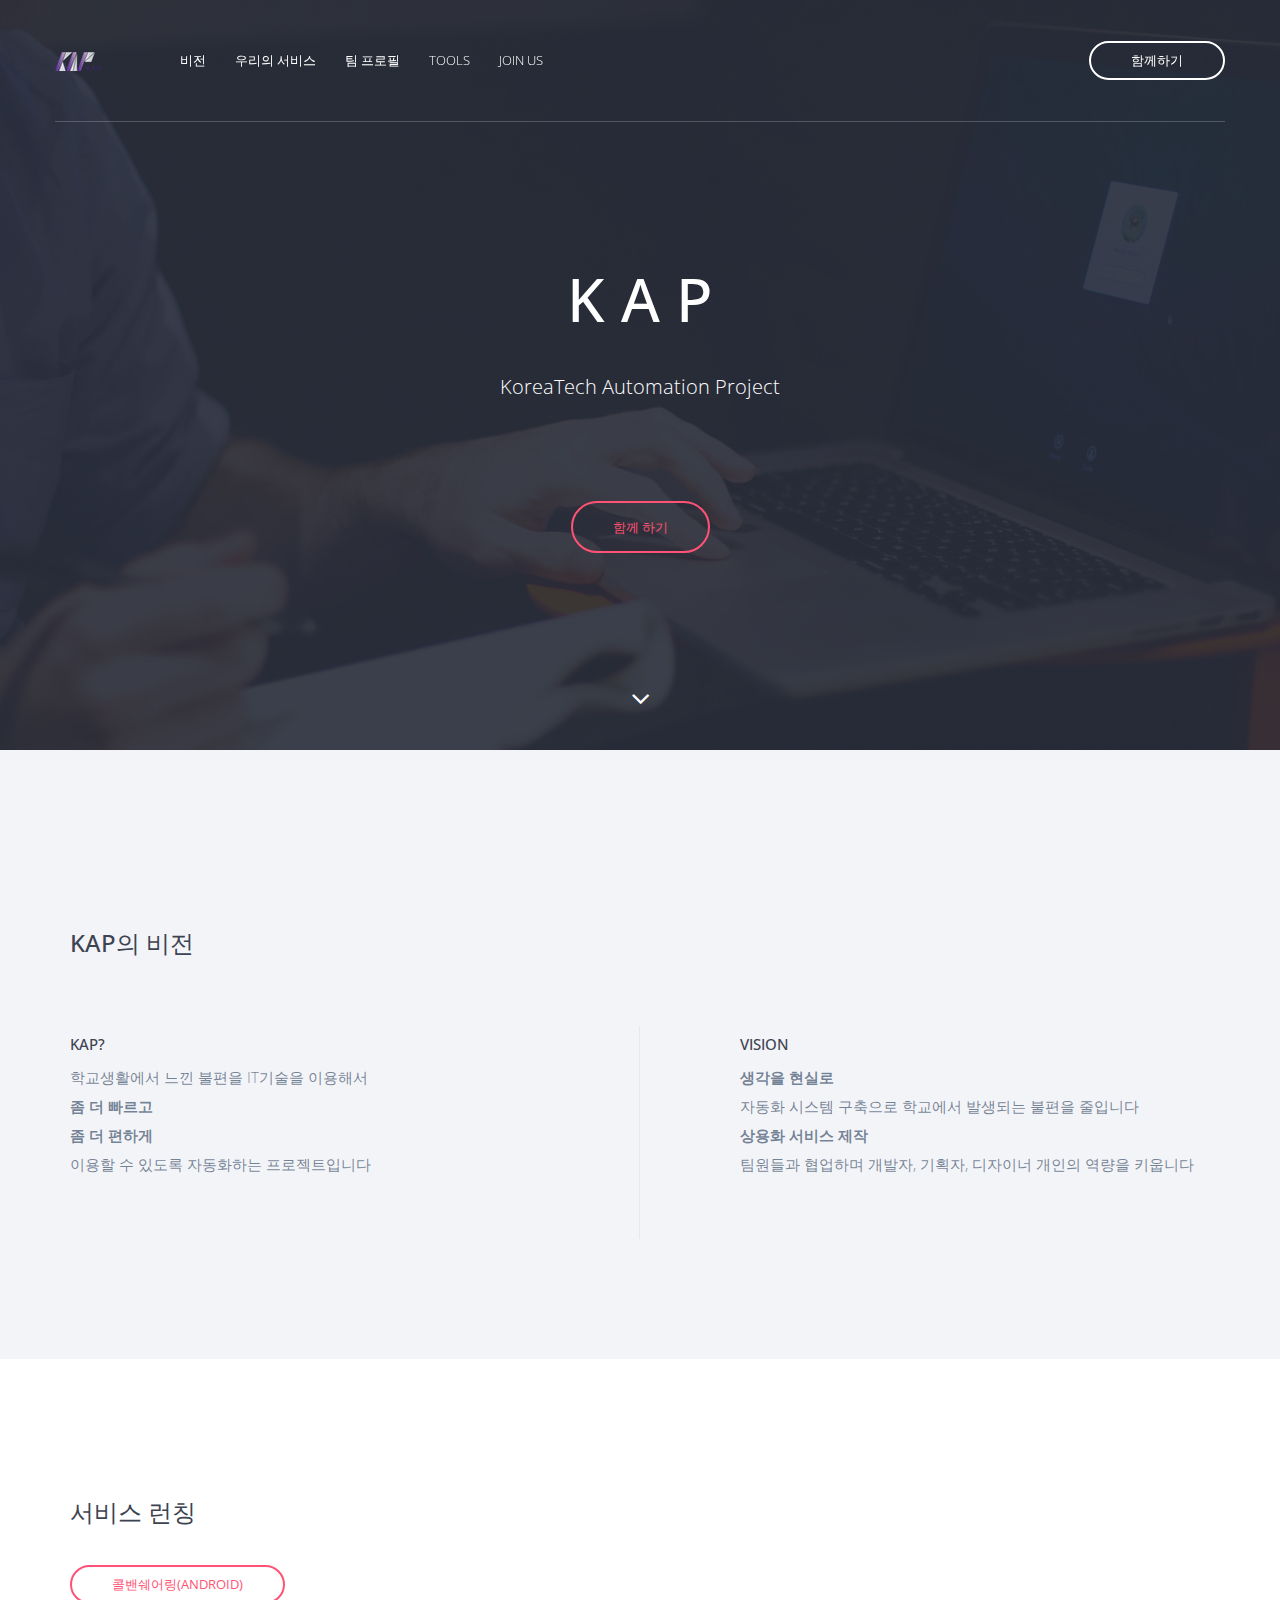
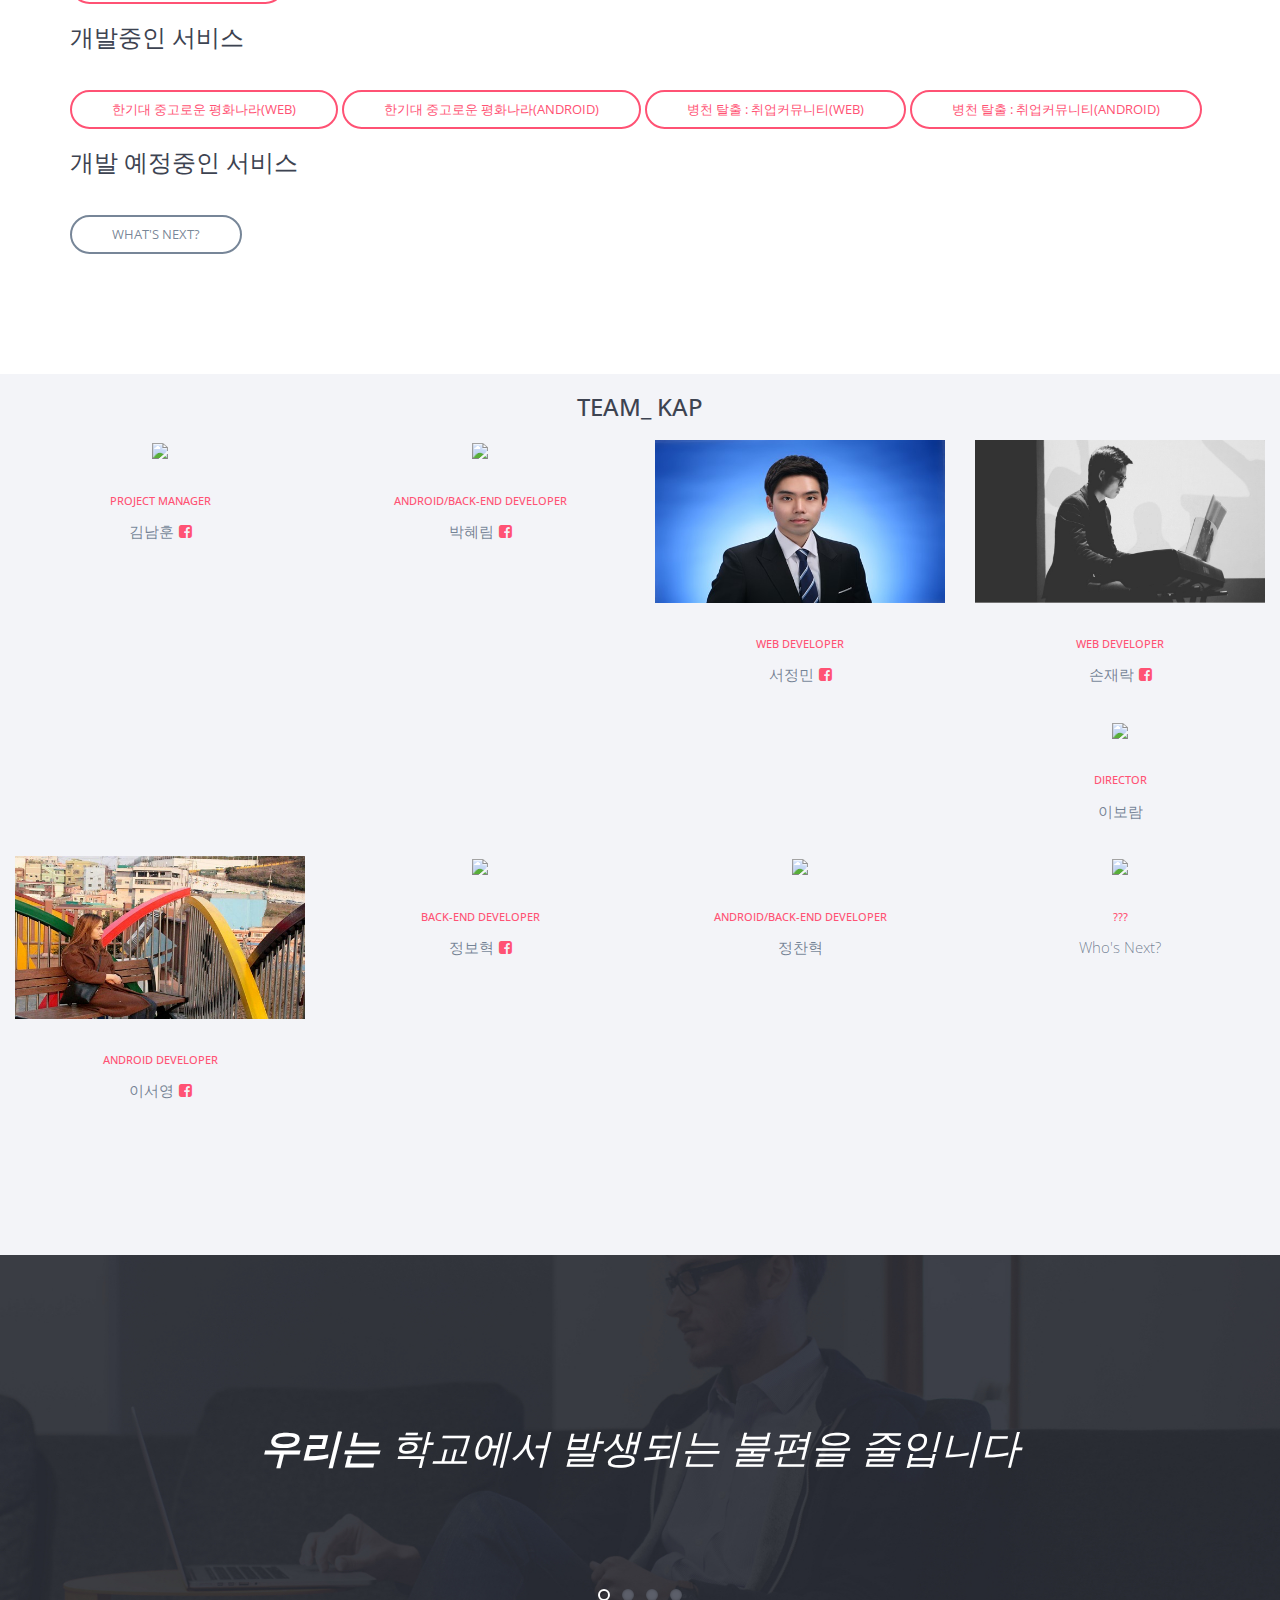
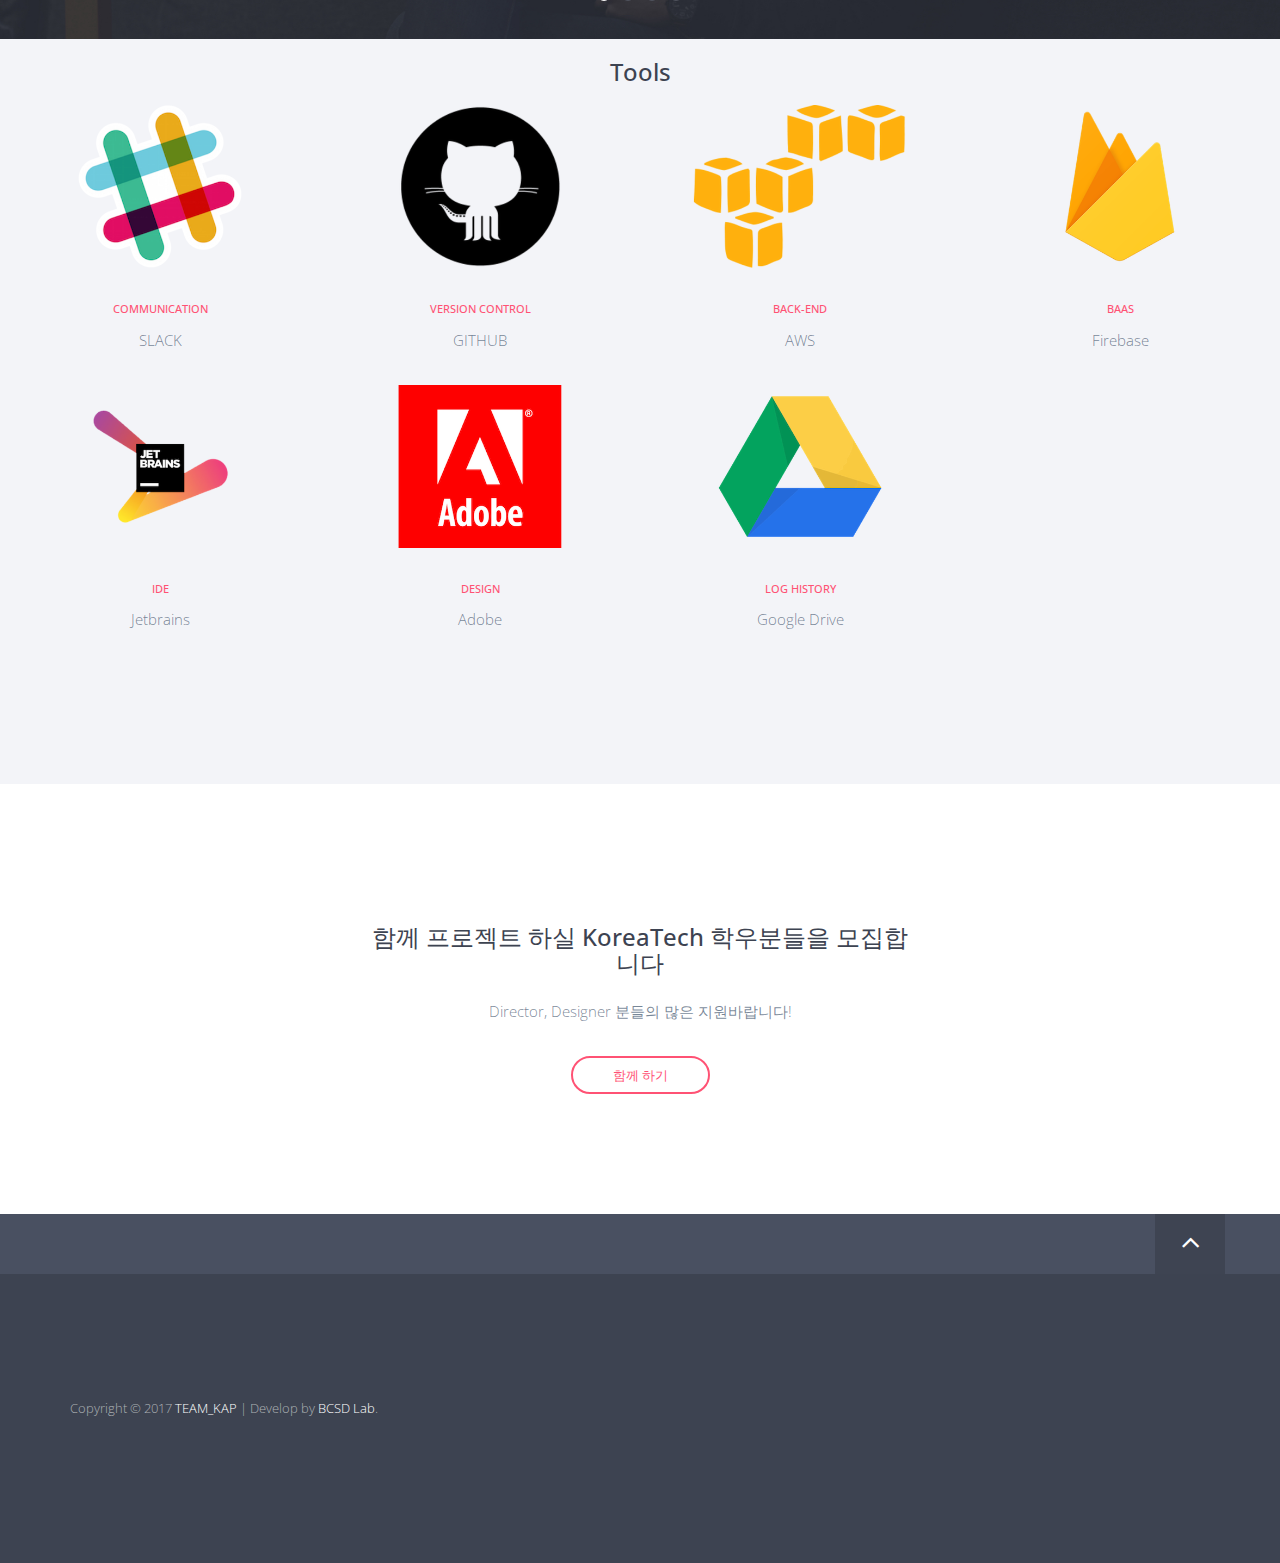
==== index.html @ fc35e0b6 "update project" ====
<!doctype html>
<!--[if lt IE 7]>      <html class="no-js lt-ie9 lt-ie8 lt-ie7" lang=""> <![endif]-->
<!--[if IE 7]>         <html class="no-js lt-ie9 lt-ie8" lang=""> <![endif]-->
<!--[if IE 8]>         <html class="no-js lt-ie9" lang=""> <![endif]-->
<!--[if gt IE 8]><!--> <html class="no-js" lang=""> <!--<![endif]-->
<head>
    <meta charset="utf-8">
    <!--<meta http-equiv="X-UA-Compatible" content="IE=edge,chrome=1">-->
    <meta http-equiv="X-UA-Compatible" content="IE=edge" />
    <title>KAP in KoreaTech</title>
    <meta name="description" content="">
    <meta name="viewport" content="width=device-width, initial-scale=1">
    <link rel="apple-touch-icon" href="apple-touch-icon.png">
    <link rel="icon" type="image/png" sizes="32x32" href="/favicon-32x32.png">
    <link rel="icon" type="image/png" sizes="96x96" href="/favicon-96x96.png">
    <link rel="icon" type="image/png" sizes="16x16" href="/favicon-16x16.png">
    <link rel="stylesheet" href="css/normalize.min.css">
    <link rel="stylesheet" href="css/bootstrap.min.css">
    <link rel="stylesheet" href="css/jquery.fancybox.css">
    <link rel="stylesheet" href="css/flexslider.css">
    <link rel="stylesheet" href="css/styles.css">
    <link rel="stylesheet" href="css/queries.css">
    <link rel="stylesheet" href="css/etline-font.css">
    <link rel="stylesheet" href="bower_components/animate.css/animate.min.css">
    <link rel="stylesheet" href="https://maxcdn.bootstrapcdn.com/font-awesome/4.3.0/css/font-awesome.min.css">
    <script src="js/vendor/modernizr-2.8.3-respond-1.4.2.min.js"></script>
</head>
<body id="top">
<!--[if lt IE 8]>
<![endif]-->
<section class="hero">
    <section class="navigation">
        <header>
            <div class="header-content">
                <div class="logo"><a href="#"><img src="img/kap-logo.png" alt=""></a></div>
                <div class="header-nav">
                    <nav>
                        <ul class="primary-nav">
                            <li><a href="#vision">비전</a></li>
                            <li><a href="#service">우리의 서비스</a></li>
                            <li><a href="#team">팀 프로필</a></li>
                            <li><a href="#tool">Tools</a></li>
                            <li><a href="#join">Join Us</a></li>
                        </ul>
                        <ul class="member-actions">
                            <li><a href="https://docs.google.com/forms/d/e/1FAIpQLSc64nliUKbZ8OYht8YR6W9og7BL9QTK8quDUGhKsX8Jfdvk3g/viewform?c=0&w=1" class="btn-white btn-small">함께하기</a></li>
                        </ul>
                    </nav>
                </div>
                <div class="navicon">
                    <a class="nav-toggle" href="#"><span></span></a>
                </div>
            </div>
        </header>
    </section>
    <div class="container">
        <div class="row">
            <div class="col-md-10 col-md-offset-1">
                <div class="hero-content text-center">
                    <h1>K A P</h1>
                    <p class="intro">KoreaTech Automation Project</p>
                    <a href="https://docs.google.com/forms/d/e/1FAIpQLSc64nliUKbZ8OYht8YR6W9og7BL9QTK8quDUGhKsX8Jfdvk3g/viewform?c=0&w=1" class="btn btn-accent btn-large">함께 하기</a>
                </div>
            </div>
        </div>
    </div>
    <div class="down-arrow floating-arrow"><a href="#"><i class="fa fa-angle-down"></i></a></div>
</section>

<section class="blog-intro section-padding" id="vision">
    <div class="container">
        <div class="row">
            <div class="col-md-12">
                <h3>KAP의 비전</h3>
            </div>
        </div>
        <div class="row">
            <div class="col-md-6 col-sm-12 col-xs-12 leftcol">
                <h5>KAP?</h5>
                <p>학교생활에서 느낀 불편을 IT기술을 이용해서 <br/><strong>좀 더 빠르고</strong><br/><strong>좀 더 편하게</strong><br/>이용할 수 있도록 자동화하는 프로젝트입니다<p>
            </div>
            <div class="col-md-6 col-sm-12 col-xs-12 rightcol">
                <h5>Vision</h5>
                <p>
                    <strong>생각을 현실로</strong></br>
                    자동화 시스템 구축으로 학교에서 발생되는 불편을 줄입니다</br>
                    <strong>상용화 서비스 제작</strong></br>
                    팀원들과 협업하며 개발자, 기획자, 디자이너 개인의 역량을 키웁니다</br>
                    </br>
                </p>
            </div>
        </div>
    </div>
</section>

<section class="features-extra section-padding" id="service">
    <div class="container">
        <div class="row">
            <div class="col-md-12">
                <div class="feature-list">
                    <h3>서비스 런칭</h3>
                    <!--<div href="#" class="btn btn-ghost btn-accent btn-small">콜밴쉐어링(Android)</div>-->
                    <a href="./template/template.html" class="btn btn-accent btn-small">콜밴쉐어링(Android)</a>
                </div>

                <div class="feature-list">
                    <h3>개발중인 서비스</h3>
                    <a href="./template/template.html" class="btn btn-accent btn-small">한기대 중고로운 평화나라(Web)</a>
                    <a href="./template/template.html" class="btn btn-accent btn-small">한기대 중고로운 평화나라(Android)</a>
                    <a href="./template/template.html" class="btn btn-accent btn-small">병천 탈출 : 취업커뮤니티(Web)</a>
                    <a href="./template/template.html" class="btn btn-accent btn-small">병천 탈출 : 취업커뮤니티(Android)</a>
                </div>

                <div class="feature-list">
                    <h3>개발 예정중인 서비스</h3>
                    <div href="#" class="btn btn-accent btn-small">What's Next?</div>
                </div>
            </div>
        </div>
    </div>
</section>

<section class="blog text-center" id="team">
    <div class="container-fluid">
        <h3>TEAM_ KAP</h3>
        <div class="row">
            <div class="col-md-3">
                <article class="blog-post">
                    <figure>
                        <div class="blog-img-wrap">
                            <img src="img/people/people_knh.png"/>
                        </div>
                        <figcaption>
                            <h2><a class="blog-category">Project Manager</a></h2>
                            <p>김남훈<a href="https://www.facebook.com/FGMyk" target="_blank"><i class="fa fa-facebook-square" aria-hidden="true"></i></a></p>
                        </figcaption>
                    </figure>
                </article>
            </div>

            <div class="col-md-3">
                <article class="blog-post">
                    <figure>
                        <div class="blog-img-wrap">
                            <img src="img/people/people_phr.png"/>
                        </div>
                        <figcaption>
                            <h2><a class="blog-category">Android/Back-End Developer</a></h2>
                            <p>박혜림<a href="https://www.facebook.com/hyerim.park.524" target="_blank"><i class="fa fa-facebook-square" aria-hidden="true"></i></a></p>
                        </figcaption>
                    </figure>
                </article>
            </div>
            <div class="col-md-3">
                <article class="blog-post">
                    <figure>
                        <div class="blog-img-wrap">
                            <img src="img/people/people_sjm.png"/>
                        </div>
                        <figcaption>
                            <h2><a class="blog-category">Web Developer</a></h2>
                            <p>서정민<a href="https://www.facebook.com/hyerim.park.524" target="_blank"><i class="fa fa-facebook-square" aria-hidden="true"></i></a></p>
                        </figcaption>
                    </figure>
                </article>
            </div>
            <div class="col-md-3">
                <article class="blog-post">
                    <figure>
                        <div class="blog-img-wrap">
                            <img src="img/people/people_sjr.png"/>
                        </div>
                        <figcaption>
                            <h2><a class="blog-category">Web Developer</a></h2>
                            <p>손재락<a href="https://www.facebook.com/jaerock.son" target="_blank"><i class="fa fa-facebook-square" aria-hidden="true"></i></a></p>
                        </figcaption>
                    </figure>
                </article>
            </div>
            <div class="col-md-3">
                <article class="blog-post">
                    <figure>
                        <div class="blog-img-wrap">
                            <img src="img/people/people_lbr.png"/>
                        </div>
                        <figcaption>
                            <h2><a class="blog-category">Director</a></h2>
                            <p>이보람</p>
                        </figcaption>
                    </figure>
                </article>
            </div>
            <div class="col-md-3">
                <article class="blog-post">
                    <figure>
                        <div class="blog-img-wrap">
                            <img src="img/people/people_lsy.png"/>
                        </div>
                        <figcaption>
                            <h2><a class="blog-category">Android Developer</a></h2>
                            <p>이서영<a href="https://www.facebook.com/profile.php?id=100004648505941" target="_blank"><i class="fa fa-facebook-square" aria-hidden="true"></i></a></p>
                        </figcaption>
                    </figure>
                </article>
            </div>
            <div class="col-md-3">
                <article class="blog-post">
                    <figure>
                        <div class="blog-img-wrap">
                            <img src="img/people/people_jbh.png"/>
                        </div>
                        <figcaption>
                            <h2><a class="blog-category">Back-End Developer</a></h2>
                            <p>정보혁<a href="https://www.facebook.com/profile.php?id=100003569326791" target="_blank"><i class="fa fa-facebook-square" aria-hidden="true"></i></a></p>
                        </figcaption>
                    </figure>
                </article>
            </div>

            <div class="col-md-3">
                <article class="blog-post">
                    <figure>
                        <div class="blog-img-wrap">
                            <img src="img/people/people_jch.png"/>
                        </div>
                        <figcaption>
                            <h2><a class="blog-category">Android/Back-End Developer</a></h2>
                            <p>정찬혁</p>
                        </figcaption>
                    </figure>
                </article>
            </div>

            <div class="col-md-3">
                <article class="blog-post">
                    <figure>
                        <div class="blog-img-wrap">
                            <img src="img/people/people_empty.png"/>
                        </div>
                        <figcaption>
                            <h2><a class="blog-category">???</a></h2>
                            <p>Who's Next?</p>
                        </figcaption>
                    </figure>
                </article>
            </div>
        </div>
    </div>
</section>


<section class="testimonial-slider section-padding text-center">
    <div class="container">
        <div class="row">
            <div class="col-md-12">
                <div class="flexslider">
                    <ul class="slides">
                        <li><h2><strong>우리는</strong> 학교에서 발생되는 불편을 줄입니다</h2></li>
                        <li><h2><strong>우리는</strong> 상용화 서비스를 제작합니다</h2>
                        <li><h2><strong>우리는</strong> 우수한 팀원들과 협업합니다</h2></li>
                        <li><h2><strong>우리는</strong> 개인의 역량을 키웁니다</h2></li>
                    </ul>
                </div>
            </div>
        </div>
    </div>
</section>


<section class="blog text-center" id="tool">
    <div class="container-fluid">
        <h3>Tools</h3>
        <div class="row">

            <div class="col-md-3">
                <article class="blog-post">
                    <figure>
                        <div class="blog-img-wrap">
                            <img src="img/logo/logo_slack.png"/>
                        </div>
                        <figcaption>
                            <h2><a class="blog-category">Communication</a></h2>
                            <p>SLACK</p>
                        </figcaption>
                    </figure>
                </article>
            </div>

            <div class="col-md-3">
                <article class="blog-post">
                    <figure>
                        <div class="blog-img-wrap">
                            <img src="img/logo/logo_github.png"/>
                        </div>
                        <figcaption>
                            <h2><a class="blog-category">Version Control</a></h2>
                            <p>GITHUB</p>
                        </figcaption>
                    </figure>
                </article>
            </div>

            <div class="col-md-3">
                <article class="blog-post">
                    <figure>
                        <div class="blog-img-wrap">
                            <img src="img/logo/logo_aws.png"/>
                        </div>
                        <figcaption>
                            <h2><a class="blog-category">Back-End</a></h2>
                            <p>AWS</p>
                        </figcaption>
                    </figure>
                </article>
            </div>

            <div class="col-md-3">
                <article class="blog-post">
                    <figure>
                        <div class="blog-img-wrap">
                            <img src="img/logo/logo_firebase.png"/>
                        </div>
                        <figcaption>
                            <h2><a class="blog-category">BaaS</a></h2>
                            <p>Firebase</p>
                        </figcaption>
                    </figure>
                </article>
            </div>

            <div class="col-md-3">
                <article class="blog-post">
                    <figure>
                        <div class="blog-img-wrap">
                            <img src="img/logo/logo_jetbrains.png"/>
                        </div>
                        <figcaption>
                            <h2><a class="blog-category">IDE</a></h2>
                            <p>Jetbrains</p>
                        </figcaption>
                    </figure>
                </article>
            </div>

            <div class="col-md-3">
                <article class="blog-post">
                    <figure>
                        <div class="blog-img-wrap">
                            <img src="img/logo/logo_adobe.png"/>
                        </div>
                        <figcaption>
                            <h2><a class="blog-category">Design</a></h2>
                            <p>Adobe</p>
                        </figcaption>
                    </figure>
                </article>
            </div>

            <div class="col-md-3">
                <article class="blog-post">
                    <figure>
                        <div class="blog-img-wrap">
                            <img src="img/logo/logo_google_drive.png"/>
                        </div>
                        <figcaption>
                            <h2><a class="blog-category">Log History</a></h2>
                            <p>Google Drive</p>
                        </figcaption>
                    </figure>
                </article>
            </div>

        </div>


    </div>
</section>


<section class="sign-up section-padding text-center" id="join">
    <div class="container">
        <div class="row">
            <div class="col-md-6 col-md-offset-3">
                <h3>함께 프로젝트 하실 KoreaTech 학우분들을 모집합니다</h3>
                <p>Director, Designer 분들의 많은 지원바랍니다!</p>
                <a href="https://docs.google.com/forms/d/e/1FAIpQLSc64nliUKbZ8OYht8YR6W9og7BL9QTK8quDUGhKsX8Jfdvk3g/viewform?c=0&w=1" class="btn btn-accent btn-small">함께 하기</a>
            </div>
        </div>
    </div>
</section>
<section class="to-top">
    <div class="container">
        <div class="row">
            <div class="to-top-wrap">
                <a href="#top" class="top"><i class="fa fa-angle-up"></i></a>
            </div>
        </div>
    </div>
</section>
<footer>
    <div class="container">
        <div class="row">
            <div class="col-md-12">
                <div class="footer-links">
                    <p>Copyright © 2017 <a>TEAM_KAP</a>
                     | Develop by  <a href="https://www.facebook.com/BCSD-Lab-1727922507422214/">BCSD Lab</a>.</p>
                </div>
            </div>
        </div>
    </div>
</footer>
<script src="https://ajax.googleapis.com/ajax/libs/jquery/1.11.2/jquery.min.js"></script>
<script>window.jQuery || document.write('<script src="js/vendor/jquery-1.11.2.min.js"><\/script>')</script>
<script src="bower_components/retina.js/dist/retina.js"></script>
<script src="js/jquery.fancybox.pack.js"></script>
<script src="js/vendor/bootstrap.min.js"></script>
<script src="js/scripts.js"></script>
<script src="js/jquery.flexslider-min.js"></script>
<script src="bower_components/classie/classie.js"></script>
<script src="bower_components/jquery-waypoints/lib/jquery.waypoints.min.js"></script>

</body>
</html>
---- css/styles.css ----
@import url(http://fonts.googleapis.com/css?family=Open+Sans:300italic,400italic,600italic,700italic,800italic,400,300,600,700,800);
@import url(http://fonts.googleapis.com/css?family=Merriweather:400,300,400italic,300italic,700,700italic);
@import url(http://fonts.googleapis.com/css?family=Nunito:400,300,700);
/* ==========================================================================
Typography
========================================================================== */
p {
  font-size: 15px;
  line-height: 29px;
  color: rgba(28, 54, 83, 0.6);
  padding-bottom: 20px; }

h1 {
  font-size: 60px; }

h2 {
  font-size: 40px;
  font-weight: 300;
  color: #3D4351; }

h3 {
  font-size: 24px;
  margin-bottom: 20px;
  color: #3D4351; }

h4 {
  font-size: 18px; }

h5 {
  font-size: 15px;
  color: #3D4351;
  text-transform: uppercase;
  font-weight: 500; }

.btn {
  font-size: 13px;
  border: solid 2px;
  border-radius: 40px;
  display: inline-block;
  text-transform: uppercase; }

.btn:hover, .btn:focus {
  color: #fff;
  border-color: #FF5274;
  background-color: #FF5274; }

.btn-white {
  font-size: 13px;
  border: solid 2px;
  border-radius: 40px;
  display: inline-block;
  border-color: #fff; }

.btn-white:hover, .btn-white:focus {
  color: #FF5274;
  border-color: #FF5274; }

.btn-fill {
  color: #fff;
  border: solid 2px #FF5274;
  border-radius: 40px;
  display: inline-block;
  text-transform: uppercase;
  background-color: #FF5274; }

.btn-fill:hover, .btn-fill:focus {
  color: #fff;
  background-color: #D7405D;
  border-color: #D7405D; }

.btn-small {
  padding: 8px 40px; }

.btn-large {
  padding: 15px 40px; }

.btn-margin-right {
  margin-right: 20px; }

section.intro, section.features-extra, section.sign-up {
  background: #fff; }

section.features, section.blog-intro, section.blog {
  background: #F3F4F8; }

/* ==========================================================================
Global Styles
========================================================================== */
.group:after {
  content: "";
  display: table;
  clear: both; }

.no-padding {
  padding: 0; }

.no-margin {
  margin: 0; }

a {
  color: #FF5274;
  -webkit-transition-timing-function: ease;
  transition-timing-function: ease;
  -webkit-transition-duration: 200ms;
  transition-duration: 200ms;
  -webkit-transition-property: color, border-color, background-color;
  transition-property: color, border-color, background-color; }

a:hover, a:focus {
  color: #D7405D;
  text-decoration: none; }

body {
  font-family: "Open Sans", sans-serif;
  font-weight: 300;
  color: rgba(28, 54, 83, 0.6);
  -webkit-text-size-adjust: 100%; }

ul, ol {
  margin: 0;
  padding: 0; }

ul li {
  list-style: none; }

.section-padding {
  padding: 120px 0; }

.tooltip {
  position: absolute;
  z-index: 1070;
  display: block;
  font-family: "Helvetica Neue", Helvetica, Arial, sans-serif;
  font-size: 12px;
  font-weight: normal;
  line-height: 1.4;
  visibility: visible;
  filter: alpha(opacity=0);
  opacity: 0; }

.tooltip.in {
  filter: alpha(opacity=90);
  opacity: .9; }

.tooltip.top {
  padding: 5px 0;
  margin-top: -3px; }

.tooltip.right {
  padding: 0 5px;
  margin-left: 3px; }

.tooltip.bottom {
  padding: 5px 0;
  margin-top: 3px; }

.tooltip.left {
  padding: 0 5px;
  margin-left: -3px; }

.tooltip-inner {
  max-width: 200px;
  padding: 3px 8px;
  color: #fff;
  text-align: center;
  text-decoration: none;
  text-transform: capitalize;
  background-color: #000;
  border-radius: 4px; }

/* ==========================================================================
Animations
========================================================================== */
.pulse2 {
  -webkit-animation-name: pulse2;
          animation-name: pulse2;
  -webkit-animation-duration: 1s;
          animation-duration: 1s;
  -webkit-animation-iteration-count: infinite;
          animation-iteration-count: infinite;
  -webkit-animation-timing-function: linear;
          animation-timing-function: linear; }

@-webkit-keyframes pulse2 {
  0% {
    -webkit-transform: scale(1.1);
            transform: scale(1.1); }
  50% {
    -webkit-transform: scale(0.8);
            transform: scale(0.8); }
  100% {
    -webkit-transform: scale(1);
            transform: scale(1); } }

@keyframes pulse2 {
  0% {
    -webkit-transform: scale(1.1);
            transform: scale(1.1); }
  50% {
    -webkit-transform: scale(0.8);
            transform: scale(0.8); }
  100% {
    -webkit-transform: scale(1);
            transform: scale(1); } }
.floating-arrow {
  -webkit-animation-name: floating-arrow;
          animation-name: floating-arrow;
  -webkit-animation-duration: 2s;
          animation-duration: 2s;
  -webkit-animation-iteration-count: infinite;
          animation-iteration-count: infinite;
  -webkit-animation-timing-function: ease-in-out;
          animation-timing-function: ease-in-out; }

@-webkit-keyframes floating-arrow {
  from {
    -webkit-transform: translate(-50%, 0);
            transform: translate(-50%, 0); }
  65% {
    -webkit-transform: translate(-50%, 15px);
            transform: translate(-50%, 15px); }
  to {
    -webkit-transform: translate(-50%, 0);
            transform: translate(-50%, 0); } }

@keyframes floating-arrow {
  from {
    -webkit-transform: translate(-50%, 0);
            transform: translate(-50%, 0); }
  65% {
    -webkit-transform: translate(-50%, 15px);
            transform: translate(-50%, 15px); }
  to {
    -webkit-transform: translate(-50%, 0);
            transform: translate(-50%, 0); } }
.floating-logo {
  -webkit-animation-name: floating-logo;
          animation-name: floating-logo;
  -webkit-animation-duration: 2s;
          animation-duration: 2s;
  -webkit-animation-iteration-count: infinite;
          animation-iteration-count: infinite;
  -webkit-animation-timing-function: ease-in-out;
          animation-timing-function: ease-in-out; }

@-webkit-keyframes floating-logo {
  from {
    -webkit-transform: translate(-50%, 0);
            transform: translate(-50%, 0); }
  50% {
    -webkit-transform: translate(-50%, 10px);
            transform: translate(-50%, 10px); }
  to {
    -webkit-transform: translate(-50%, 0);
            transform: translate(-50%, 0); } }

@keyframes floating-logo {
  from {
    -webkit-transform: translate(-50%, 0);
            transform: translate(-50%, 0); }
  50% {
    -webkit-transform: translate(-50%, 10px);
            transform: translate(-50%, 10px); }
  to {
    -webkit-transform: translate(-50%, 0);
            transform: translate(-50%, 0); } }
/* ==========================================================================
Waypoinsts
========================================================================== */
.wp1, .wp2, .wp3, .wp4, .wp5, .wp6, .wp7, .wp8, .wp9 {
  visibility: hidden; }

.wp2 {
  -webkit-animation-delay: 0.3s;
  animation-delay: 0.3s; }

.bounceInLeft, .bounceInRight, .fadeInUp, .fadeInUpDelay, .fadeInDown, .fadeInUpD, .fadeInLeft, .fadeInRight, .bounceInDown {
  visibility: visible; }

/* ==========================================================================
Navigation
========================================================================== */
.header-nav.open {
  visibility: visible;
  opacity: 0.9;
  -webkit-transition: opacity 0.5s;
  transition: opacity 0.5s; }

.nav-toggle {
  position: absolute;
  top: 0;
  right: 15px;
  z-index: 999999;
  padding: 10px 35px 16px 0;
  cursor: pointer; }

.nav-toggle:focus {
  outline: none; }

.nav-toggle span, .nav-toggle span:before, .nav-toggle span:after {
  content: "";
  position: absolute;
  display: block;
  width: 35px;
  height: 3px;
  border-radius: 1px;
  background: #fff;
  cursor: pointer; }

.nav-toggle span:before {
  top: -10px; }

.nav-toggle span:after {
  bottom: -10px; }

.nav-toggle span, .nav-toggle span:before, .nav-toggle span:after {
  -webkit-transition: all 300ms ease-in-out;
  transition: all 300ms ease-in-out; }

.nav-toggle.active span {
  background-color: transparent; }

.nav-toggle.active span:before, .nav-toggle.active span:after {
  top: 0; }

.nav-toggle.active span:before {
  -ms-transform: rotate(45deg);
  -webkit-transform: rotate(45deg);
  transform: rotate(45deg); }

.nav-toggle.active span:after {
  top: 10px;
  -ms-transform: translatey(-10px) rotate(-45deg);
  -webkit-transform: translatey(-10px) rotate(-45deg);
  transform: translatey(-10px) rotate(-45deg); }

.navicon {
  position: absolute;
  height: 26px;
  right: 10px;
  top: 48px;
  visibility: hidden;
  -webkit-transition: all 300ms ease-in-out;
          transition: all 300ms ease-in-out; }

/* ==========================================================================
Hero
========================================================================== */
.hero {
  min-height: 750px;
  background: url("../img/hero.jpg") center center;
  background-size: cover;
  position: relative; }
  .hero .down-arrow a {
    color: #fff; }
  .hero h1 {
    color: #fff;
    margin-bottom: 40px; }
  .hero p.intro {
    color: #fff;
    font-size: 20px;
    font-weight: 300;
    margin-bottom: 80px; }
  .hero .hero-content {
    padding-top: 26%; }

.navigation {
  -webkit-transition: all 300ms ease-in-out;
          transition: all 300ms ease-in-out;
  position: fixed;
  width: 100%;
  z-index: 999; }

.fixed {
  position: fixed;
  background-color: #232731;
  z-index: 999;
  width: 100%; }

header {
  padding: 50px 0;
  border-bottom: solid 1px rgba(255, 255, 255, 0.2);
  position: relative;
  width: 1170px;
  margin: 0 auto;
  -webkit-transition: padding 300ms ease-in-out;
          transition: padding 300ms ease-in-out; }
  header a {
    color: #fff;
    text-transform: uppercase;
    font-size: 13px; }
    header a.login {
      margin-right: 20px; }
  header .logo {
    display: inline-block; }
  header ul.primary-nav {
    margin: 0 0 0 75px;
    padding: 0; }
    header ul.primary-nav li {
      display: inline; }
      header ul.primary-nav li a {
        color: #fff;
        padding-right: 25px; }
        header ul.primary-nav li a:hover {
          color: #FF5274; }
      header ul.primary-nav li:last-child a {
        padding-right: 0px; }
  header ul.member-actions li {
    display: inline; }
    header ul.member-actions li a {
      color: #fff; }
      header ul.member-actions li a:hover {
        color: #FF5274; }
  header .header-nav {
    display: inline-block; }
  header .member-actions {
    position: absolute;
    right: 0;
    top: 41px;
    -webkit-transition: all 300ms ease-in-out;
            transition: all 300ms ease-in-out; }

.down-arrow {
  color: #fff;
  font-size: 30px;
  position: absolute;
  bottom: 30px;
  left: 50%;
  -webkit-transform: translateX(-50%);
      -ms-transform: translateX(-50%);
          transform: translateX(-50%); }

/* ==========================================================================
Intro
========================================================================== */
.intro span.icon {
  font-size: 40px;
  color: #FF5274;
  font-weight: bold; }

.intro-icon {
  display: inline-block;
  vertical-align: top;
  padding: 6px 0 0 0;
  margin-right: 20px;
  width: 40px; }

.intro-content {
  display: inline-block;
  width: 80%; }

/* ==========================================================================
Features-stack
========================================================================== */
.features {
  position: relative; }
  .features p {
    margin-bottom: 0;
    padding-bottom: 0; }
  .features h3 {
    margin: 0 0 20px 0; }
  .features span.icon {
    font-size: 35px;
    color: #FF5274;
    font-weight: bold; }
  .features .feature-icon {
    display: inline-block;
    vertical-align: top;
    padding: 6px 0 0 0;
    margin-right: 20px;
    width: 35px; }
  .features .feature-content {
    display: inline-block;
    width: 75%; }
  .features .intro-icon {
    display: inline-block;
    vertical-align: top;
    padding: 6px 0 0 0;
    margin-right: 20px; }
  .features .intro-content {
    display: inline-block;
    width: 80%; }
  .features ul.features-stack {
    margin-top: 50px; }
  .features ul.features-stack li {
    margin-top: 20px;
    padding-bottom: 20px;
    border-bottom: solid 1px #E6E9EA; }
  .features ul.features-stack li:last-child {
    padding-bottom: 0px;
    border-bottom: none; }
  .features .ipad-wrap {
    width: 706px;
    height: 1002px;
    background: url("../img/ipad-device.png") no-repeat center center;
    z-index: 1; }
  .features .iphone-wrap {
    width: 304px;
    height: 620px;
    background: url("../img/iphone6.png") no-repeat center center;
    position: absolute;
    left: 530px;
    bottom: 129px;
    z-index: 2; }
  .features .device-showcase {
    position: absolute;
    bottom: -365px;
    right: 61%; }

.features .responsive-feature-img, .features-extra .responsive-feature-img {
  display: none; }

.devices {
  position: relative; }

/* ==========================================================================
.features-extra
========================================================================== */
.features-extra {
  position: relative;
  z-index: 3; }
  .features-extra .btn {
    margin-top: 20px; }
  .features-extra .macbook-wrap {
    position: absolute;
    width: 916px;
    height: 540px;
    background: url("../img/macbook-pro.png") no-repeat center center;
    top: 114px;
    z-index: 4;
    left: 50%; }

/* ==========================================================================
.hero-strip
========================================================================== */
.hero-strip {
  margin-top: 120px;
  background: #333844 url("../img/polygonal-bg.jpg") no-repeat center center;
  padding-bottom: 190px;
  position: relative; }
  .hero-strip i {
    font-family: "Nunito", sans-serif;
    font-weight: 300;
    font-size: 25px;
    color: #F69D52;
    vertical-align: top;
    margin-left: -8px;
    font-style: normal; }
  .hero-strip h2 {
    color: #fff;
    margin: 0 0 20px 0; }
  .hero-strip p {
    color: #ACB1B4; }
  .hero-strip .btn {
    margin-top: 10px; }
  .hero-strip .logo-placeholder {
    width: 230px;
    height: 230px;
    position: absolute;
    bottom: -285px;
    left: 50%;
    -webkit-transform: translateX(-50%);
        -ms-transform: translateX(-50%);
            transform: translateX(-50%); }

/* ==========================================================================
.blog-intro
========================================================================== */
.blog-intro {
  padding-top: 160px; }
  .blog-intro h3 {
    margin-bottom: 70px; }
  .blog-intro .leftcol {
    padding-right: 100px;
    border-right: solid 1px #E6E9EA; }
  .blog-intro .rightcol {
    padding-left: 100px; }

/* ==========================================================================
.blog
========================================================================== */
.blog {
  padding-bottom: 120px; }
  .blog img {
    width: 100%;
    height: auto;
    -webkit-transition: all 300ms ease-in-out;
    transition: all 300ms ease-in-out; }
  .blog h2 {
    font-size: 11px;
    color: #ACB1B4;
    font-weight: 500;
    text-transform: uppercase;
    margin-top: 35px; }
  .blog .btn {
    margin-top: 20px; }
  .blog .blog-img-wrap {
    position: relative;
    overflow: hidden; }
    .blog .blog-img-wrap .overlay {
      position: absolute;
      width: 100%;
      height: 100%;
      background-color: rgba(255, 255, 255, 0.5);
      -webkit-transition: all 300ms ease-in-out;
      transition: all 300ms ease-in-out;
      -ms-filter: "progid:DXImageTransform.Microsoft.Alpha(Opacity=0)";
      filter: alpha(opacity=0);
      opacity: 0; }
    .blog .blog-img-wrap i {
      color: #fff;
      font-size: 20px;
      position: absolute;
      width: 20px;
      height: 20px;
      top: 25px;
      right: 35px; }
  .blog .blog-img-wrap:hover img, .blog .blog-img-wrap:focus img {
    -ms-transform: scale(1.1);
    -webkit-transform: scale(1.1);
    transform: scale(1.1); }
  .blog .blog-img-wrap:hover .overlay, .blog .blog-img-wrap:focus .overlay {
    -ms-filter: "progid:DXImageTransform.Microsoft.Alpha(Opacity=1)";
    filter: alpha(opacity=1);
    opacity: 1;
    z-index: 9; }
  .blog figcaption i {
    margin-left: 5px;
    font-size: 15px; }
  .blog figcaption a.blog-post-title {
    color: rgba(28, 54, 83, 0.6); }
  .blog figcaption a.blog-post-title:hover, .blog figcaption a.blog-post-title:focus {
    color: #3D4351; }

/* ==========================================================================
.testimonial-slider
========================================================================== */
.testimonial-slider {
  background: url("../img/testimonials-bg.jpg") no-repeat center center;
  background-size: cover; }
  .testimonial-slider .avatar {
    width: 82px;
    height: 82px;
    margin: 0 auto;
    vertical-align: middle;
    overflow: hidden;
    border-radius: 50%;
    border: solid 3px #fff;
    background-color: #fff; }
    .testimonial-slider .avatar img {
      width: 82px;
      height: auto; }
  .testimonial-slider h2 {
    color: #fff;
    font-size: 40px;
    font-weight: 300;
    font-style: italic;
    margin: 30px 0; }
  .testimonial-slider p {
    color: #ACB1B4;
    text-transform: uppercase;
    letter-spacing: 2px; }

/* ==========================================================================
Sign up form
========================================================================== */
.sign-up .signup-form .sign-up-btn {
  padding: 15px 0;
  border-radius: 3px;
  width: 80%;
  font-size: 13px; }
.sign-up .signup-form .form-input-group {
  width: 80%;
  height: 55px;
  margin: 0 auto 10px;
  border-radius: 5px;
  border: solid 1px #E6E9EA;
  text-align: left;
  position: relative; }
  .sign-up .signup-form .form-input-group i {
    color: #FF5274;
    font-size: 14px; }
  .sign-up .signup-form .form-input-group i:after {
    content: "";
    height: 30px;
    width: 1px;
    border-right: solid 1px #E6E9EA;
    position: absolute;
    top: 50%;
    left: 30px;
    -webkit-transform: translateY(-50%);
        -ms-transform: translateY(-50%);
            transform: translateY(-50%); }
  .sign-up .signup-form .form-input-group i.fa-lock {
    font-size: 18px;
    position: absolute;
    top: 50%;
    -webkit-transform: translateY(-50%);
        -ms-transform: translateY(-50%);
            transform: translateY(-50%);
    margin-left: 20px; }
  .sign-up .signup-form .form-input-group i.fa-envelope {
    font-size: 14px;
    position: absolute;
    top: 50%;
    -webkit-transform: translateY(-50%);
        -ms-transform: translateY(-50%);
            transform: translateY(-50%);
    margin-left: 20px; }
  .sign-up .signup-form .form-input-group input {
    padding-left: 68px;
    width: 100%;
    height: 100%;
    border-radius: 6px;
    border: none; }
  .sign-up .signup-form .form-input-group input::-webkit-input-placeholder {
    color: #BCC1C3; }
  .sign-up .signup-form .form-input-group input:-moz-placeholder {
    color: #BCC1C3; }
  .sign-up .signup-form .form-input-group input::-moz-placeholder {
    color: #BCC1C3; }
  .sign-up .signup-form .form-input-group input:-ms-input-placeholder {
    color: #BCC1C3; }

/* ==========================================================================
To top
========================================================================== */
.to-top {
  height: 60px;
  background-color: #495061; }
  .to-top .to-top-wrap {
    height: 60px;
    width: 70px;
    position: absolute;
    right: 0;
    text-align: center; }
    .to-top .to-top-wrap a {
      display: block;
      width: 100%;
      height: 100%;
      color: #fff;
      background-color: rgba(0, 0, 0, 0.15); }
    .to-top .to-top-wrap a:hover, .to-top .to-top-wrap a:focus {
      background-color: rgba(0, 0, 0, 0.4); }
    .to-top .to-top-wrap i {
      font-size: 30px;
      line-height: 55px; }
  .to-top .row {
    position: relative; }

/* ==========================================================================
Footer
========================================================================== */
footer {
  background-color: #3D4351;
  position: relative; }
  footer p {
    color: #ACB1B4;
    font-size: 13px; }
  footer a {
    color: #fff; }
  footer a:hover {
    color: #FF5274; }
  footer ul.footer-group {
    border-top: solid 1px #4E566C;
    padding-top: 25px;
    margin-bottom: 45px; }
  footer ul.footer-group li {
    display: inline-block; }
  footer ul.footer-group li a {
    font-size: 13px;
    text-transform: uppercase; }
  footer ul.footer-group li a:hover {
    color: #FF5274; }
  footer ul.footer-group li {
    margin-right: 30px; }
  footer ul.footer-group li:last-child {
    margin-right: 0; }
  footer span.fa-heart {
    color: #ff415c;
    font-size: 15px;
    margin: 0 2px; }
  footer .social-share {
    position: absolute;
    background-color: #373D4A;
    right: 0;
    width: 40%;
    height: 100%;
    padding: 142px 0 0 70px; }
    footer .social-share p {
      color: #fff;
      text-transform: uppercase;
      padding-bottom: 10px; }
    footer .social-share a.twitter-share {
      height: 60px;
      width: 60px;
      background-color: #1AB4EF;
      border-radius: 3px;
      font-size: 22px;
      display: inline-block;
      text-align: center;
      margin-right: 20px; }
    footer .social-share a.twitter-share:hover, footer .social-share a.twitter-share:focus {
      background-color: #1590BF; }
    footer .social-share a.facebook-share:hover, footer .social-share a.facebook-share:focus {
      background-color: #324C85; }
    footer .social-share a.facebook-share {
      height: 60px;
      width: 60px;
      background-color: #3B5898;
      border-radius: 3px;
      font-size: 22px;
      display: inline-block;
      text-align: center; }
    footer .social-share a {
      color: #fff; }
    footer .social-share a:hover {
      color: #fff; }
    footer .social-share a i {
      margin-top: 20px; }
  footer .footer-links {
    margin: 120px 0 120px 0; }

/* ==========================================================================
Icon font (http://www.elegantthemes.com/blog/freebie-of-the-week/free-line-style-icons)
========================================================================== */
@font-face {
  font-family: 'et-line';
  src: url("../fonts/et-line.eot");
  src: url("../fonts/et-line.eot?#iefix") format("embedded-opentype"), url("../fonts/et-line.woff") format("woff"), url("../fonts/et-line.ttf") format("truetype"), url("../fonts/et-line.svg#et-line") format("svg");
  font-weight: normal;
  font-style: normal; }
/* Use the following CSS code if you want to use data attributes for inserting your icons */
[data-icon]:before {
  font-family: 'et-line';
  content: attr(data-icon);
  speak: none;
  font-weight: normal;
  font-variant: normal;
  text-transform: none;
  line-height: 1;
  -webkit-font-smoothing: antialiased;
  -moz-osx-font-smoothing: grayscale;
  display: inline-block; }

/* Use the following CSS code if you want to have a class per icon */
/*
Instead of a list of all class selectors,
you can use the generic selector below, but it's slower:
[class*="icon-"] {
*/
.icon-mobile, .icon-laptop, .icon-desktop, .icon-tablet, .icon-phone, .icon-document, .icon-documents, .icon-search, .icon-clipboard, .icon-newspaper, .icon-notebook, .icon-book-open, .icon-browser, .icon-calendar, .icon-presentation, .icon-picture, .icon-pictures, .icon-video, .icon-camera, .icon-printer, .icon-toolbox, .icon-briefcase, .icon-wallet, .icon-gift, .icon-bargraph, .icon-grid, .icon-expand, .icon-focus, .icon-edit, .icon-adjustments, .icon-ribbon, .icon-hourglass, .icon-lock, .icon-megaphone, .icon-shield, .icon-trophy, .icon-flag, .icon-map, .icon-puzzle, .icon-basket, .icon-envelope, .icon-streetsign, .icon-telescope, .icon-gears, .icon-key, .icon-paperclip, .icon-attachment, .icon-pricetags, .icon-lightbulb, .icon-layers, .icon-pencil, .icon-tools, .icon-tools-2, .icon-scissors, .icon-paintbrush, .icon-magnifying-glass, .icon-circle-compass, .icon-linegraph, .icon-mic, .icon-strategy, .icon-beaker, .icon-caution, .icon-recycle, .icon-anchor, .icon-profile-male, .icon-profile-female, .icon-bike, .icon-wine, .icon-hotairballoon, .icon-globe, .icon-genius, .icon-map-pin, .icon-dial, .icon-chat, .icon-heart, .icon-cloud, .icon-upload, .icon-download, .icon-target, .icon-hazardous, .icon-piechart, .icon-speedometer, .icon-global, .icon-compass, .icon-lifesaver, .icon-clock, .icon-aperture, .icon-quote, .icon-scope, .icon-alarmclock, .icon-refresh, .icon-happy, .icon-sad, .icon-facebook, .icon-twitter, .icon-googleplus, .icon-rss, .icon-tumblr, .icon-linkedin, .icon-dribbble {
  font-family: 'et-line';
  speak: none;
  font-style: normal;
  font-weight: normal;
  font-variant: normal;
  text-transform: none;
  line-height: 1;
  -webkit-font-smoothing: antialiased;
  -moz-osx-font-smoothing: grayscale;
  display: inline-block; }

.icon-mobile:before {
  content: "\e000"; }

.icon-laptop:before {
  content: "\e001"; }

.icon-desktop:before {
  content: "\e002"; }

.icon-tablet:before {
  content: "\e003"; }

.icon-phone:before {
  content: "\e004"; }

.icon-document:before {
  content: "\e005"; }

.icon-documents:before {
  content: "\e006"; }

.icon-search:before {
  content: "\e007"; }

.icon-clipboard:before {
  content: "\e008"; }

.icon-newspaper:before {
  content: "\e009"; }

.icon-notebook:before {
  content: "\e00a"; }

.icon-book-open:before {
  content: "\e00b"; }

.icon-browser:before {
  content: "\e00c"; }

.icon-calendar:before {
  content: "\e00d"; }

.icon-presentation:before {
  content: "\e00e"; }

.icon-picture:before {
  content: "\e00f"; }

.icon-pictures:before {
  content: "\e010"; }

.icon-video:before {
  content: "\e011"; }

.icon-camera:before {
  content: "\e012"; }

.icon-printer:before {
  content: "\e013"; }

.icon-toolbox:before {
  content: "\e014"; }

.icon-briefcase:before {
  content: "\e015"; }

.icon-wallet:before {
  content: "\e016"; }

.icon-gift:before {
  content: "\e017"; }

.icon-bargraph:before {
  content: "\e018"; }

.icon-grid:before {
  content: "\e019"; }

.icon-expand:before {
  content: "\e01a"; }

.icon-focus:before {
  content: "\e01b"; }

.icon-edit:before {
  content: "\e01c"; }

.icon-adjustments:before {
  content: "\e01d"; }

.icon-ribbon:before {
  content: "\e01e"; }

.icon-hourglass:before {
  content: "\e01f"; }

.icon-lock:before {
  content: "\e020"; }

.icon-megaphone:before {
  content: "\e021"; }

.icon-shield:before {
  content: "\e022"; }

.icon-trophy:before {
  content: "\e023"; }

.icon-flag:before {
  content: "\e024"; }

.icon-map:before {
  content: "\e025"; }

.icon-puzzle:before {
  content: "\e026"; }

.icon-basket:before {
  content: "\e027"; }

.icon-envelope:before {
  content: "\e028"; }

.icon-streetsign:before {
  content: "\e029"; }

.icon-telescope:before {
  content: "\e02a"; }

.icon-gears:before {
  content: "\e02b"; }

.icon-key:before {
  content: "\e02c"; }

.icon-paperclip:before {
  content: "\e02d"; }

.icon-attachment:before {
  content: "\e02e"; }

.icon-pricetags:before {
  content: "\e02f"; }

.icon-lightbulb:before {
  content: "\e030"; }

.icon-layers:before {
  content: "\e031"; }

.icon-pencil:before {
  content: "\e032"; }

.icon-tools:before {
  content: "\e033"; }

.icon-tools-2:before {
  content: "\e034"; }

.icon-scissors:before {
  content: "\e035"; }

.icon-paintbrush:before {
  content: "\e036"; }

.icon-magnifying-glass:before {
  content: "\e037"; }

.icon-circle-compass:before {
  content: "\e038"; }

.icon-linegraph:before {
  content: "\e039"; }

.icon-mic:before {
  content: "\e03a"; }

.icon-strategy:before {
  content: "\e03b"; }

.icon-beaker:before {
  content: "\e03c"; }

.icon-caution:before {
  content: "\e03d"; }

.icon-recycle:before {
  content: "\e03e"; }

.icon-anchor:before {
  content: "\e03f"; }

.icon-profile-male:before {
  content: "\e040"; }

.icon-profile-female:before {
  content: "\e041"; }

.icon-bike:before {
  content: "\e042"; }

.icon-wine:before {
  content: "\e043"; }

.icon-hotairballoon:before {
  content: "\e044"; }

.icon-globe:before {
  content: "\e045"; }

.icon-genius:before {
  content: "\e046"; }

.icon-map-pin:before {
  content: "\e047"; }

.icon-dial:before {
  content: "\e048"; }

.icon-chat:before {
  content: "\e049"; }

.icon-heart:before {
  content: "\e04a"; }

.icon-cloud:before {
  content: "\e04b"; }

.icon-upload:before {
  content: "\e04c"; }

.icon-download:before {
  content: "\e04d"; }

.icon-target:before {
  content: "\e04e"; }

.icon-hazardous:before {
  content: "\e04f"; }

.icon-piechart:before {
  content: "\e050"; }

.icon-speedometer:before {
  content: "\e051"; }

.icon-global:before {
  content: "\e052"; }

.icon-compass:before {
  content: "\e053"; }

.icon-lifesaver:before {
  content: "\e054"; }

.icon-clock:before {
  content: "\e055"; }

.icon-aperture:before {
  content: "\e056"; }

.icon-quote:before {
  content: "\e057"; }

.icon-scope:before {
  content: "\e058"; }

.icon-alarmclock:before {
  content: "\e059"; }

.icon-refresh:before {
  content: "\e05a"; }

.icon-happy:before {
  content: "\e05b"; }

.icon-sad:before {
  content: "\e05c"; }

.icon-facebook:before {
  content: "\e05d"; }

.icon-twitter:before {
  content: "\e05e"; }

.icon-googleplus:before {
  content: "\e05f"; }

.icon-rss:before {
  content: "\e060"; }

.icon-tumblr:before {
  content: "\e061"; }

.icon-linkedin:before {
  content: "\e062"; }

.icon-dribbble:before {
  content: "\e063"; }
---- css/queries.css ----
@media screen and (max-width:1200px) {
	header {
		width: 90%;
		margin: 0 auto;
	}

	.intro-content {
		display: inline-block;
		width: 70%;
	}

	.hero .hero-content {
		padding-top: 28%;
	}

}

@media screen and (max-width:1024px) {
}

/* Responsive nav kicks in */
@media screen and (max-width:991px) {
	header {
		width: 90%;
		padding-left: 25px;
	}

	.hero .hero-content {
		padding-top: 32%;
	}

	.header-nav {
		position: fixed;
		background-color: #000;
		width: 100%;
		height: 100%;
		top: 0;
		left: 0;
		z-index: 99999;
		visibility: hidden;
		opacity: 0;
		-webkit-transition: opacity 0.5s, visibility 0s 0.5s;
		transition: opacity 0.5s, visibility 0s 0.5s;
	}

	ul.member-actions {
		position: static;
	}

	.navicon {
		visibility: visible;
	}

	header .nav-wrapper {
		display: absolute;
	}

	header nav {
		position: relative;
		top: 45%;
		-moz-transform: translatey(-45%);
		-ms-transform: translatey(-45%);
		-o-transform: translatey(-45%);
		-webkit-transform: translatey(-45%);
		transform: translatey(-45%);
	}

	nav ul li a {
		color: #fff;
		font-size: 25px;
		text-transform: uppercase;
		font-weight: 600;
		-moz-transition: all 300ms ease-in-out;
		-o-transition: all 300ms ease-in-out;
		-webkit-transition: all 300ms ease-in-out;
		transition: all 300ms ease-in-out
	}

	nav ul li {
		margin-bottom: 25px
	}

	nav ul.primary-nav li {
		display: block;
	}

	nav ul.member-actions li {
		display: block;
	}

	nav a.login {
		margin-right: 0px;
	}

	nav ul.primary-nav {
		margin: 0;
		padding: 0;
		text-align: center;
	}

	nav ul.primary-nav li a {
		padding-right: 0;
	}

	nav .member-actions {
		position: static;
		padding: 0;
		text-align: center;
	}

	nav ul.primary-nav li,
	nav ul.member-actions li {
		-ms-filter: "progid:DXImageTransform.Microsoft.Alpha(Opacity=0)";
		filter: alpha(opacity=0);
		opacity: 0;
		-moz-transform: translate3d(0, -80px, 0);
		-ms-transform: translate3d(0, -80px, 0);
		-o-transform: translate3d(0, -80px, 0);
		-webkit-transform: translate3d(0, -80px, 0);
		transform: translate3d(0, -80px, 0);
		-moz-transition: -moz-transform 0.5s, opacity 0.5s;
		-o-transition: -o-transform 0.5s, opacity 0.5s;
		-webkit-transition: -webkit-transform 0.5s, opacity 0.5s;
		transition: transform 0.5s, opacity 0.5s;
		-moz-transition: -moz-transform 0.5s, opacity 0.5s;
		-o-transition: -o-transform 0.5s, opacity 0.5s;
		-webkit-transition: -webkit-transform 0.5s, opacity 0.5s;
		transition: transform 0.5s, opacity 0.5s
	}

	header .header-nav.open ul.primary-nav li,
	header .header-nav.open ul.member-actions li {
		-ms-filter: "progid:DXImageTransform.Microsoft.Alpha(Opacity=100)";
		filter: alpha(opacity=100);
		opacity: 1;
		-moz-transform: translate3d(0, 0, 0);
		-ms-transform: translate3d(0, 0, 0);
		-o-transform: translate3d(0, 0, 0);
		-webkit-transform: translate3d(0, 0, 0);
		transform: translate3d(0, 0, 0)
	}

	nav ul.primary-nav li:first-child {
		-moz-transition-delay: 0.05s;
		-o-transition-delay: 0.05s;
		-webkit-transition-delay: 0.05s;
		transition-delay: 0.05s
	}

	nav ul.primary-nav li:nth-child(2) {
		-moz-transition-delay: 0.1s;
		-o-transition-delay: 0.1s;
		-webkit-transition-delay: 0.1s;
		transition-delay: 0.1s
	}

	nav ul.primary-nav li:nth-child(3) {
		-moz-transition-delay: 0.15s;
		-o-transition-delay: 0.15s;
		-webkit-transition-delay: 0.15s;
		transition-delay: 0.15s
	}

	nav ul.primary-nav li:nth-child(4) {
		-moz-transition-delay: 0.2s;
		-o-transition-delay: 0.2s;
		-webkit-transition-delay: 0.2s;
		transition-delay: 0.2s
	}

	nav ul.member-actions li:first-child {
		-moz-transition-delay: 0.25s;
		-o-transition-delay: 0.25s;
		-webkit-transition-delay: 0.25s;
		transition-delay: 0.25s
	}

	nav ul.member-actions li:nth-child(2) {
		-moz-transition-delay: 0.30s;
		-o-transition-delay: 0.30s;
		-webkit-transition-delay: 0.30s;
		transition-delay: 0.30s
	}

	.intro-content {
		display: inline-block;
		width: 75%;
		margin-bottom: 30px;
	}

	.last {
		margin: 0;
	}

	.features {
		padding-bottom: 0;
	}

	.features .device-showcase,
	.features-extra .macbook-wrap {
		display: none;
	}

	.features .responsive-feature-img,
	.features-extra .responsive-feature-img {
		display: block;
		width: 85%;
		margin: 15% auto 0;
	}

	.features .responsive-feature-img img,
	.features-extra .responsive-feature-img img {
		width: 100%;
	}

	.hero-strip {
		margin-top: 0;
	}

	.blog-intro .leftcol {
		padding: 0 15px;
		margin-bottom: 15px;
		border-right: none;
	}

	.blog-intro .rightcol {
		padding: 0 20px;
	}

	footer .social-share {
		display: none;
	}

	footer .footer-links {
		margin: 120px 0 120px 0;
	}

	@media screen and (max-width:640px) {
		footer ul.footer-group {
			border-top: none;
		}

		footer ul.footer-group li a {
			font-size: 13px;
			text-transform: uppercase;
			padding: 20px 0;
			display: block;
			border-bottom: dashed 1px #4E566C;
		}

		footer ul.footer-group li {
			display: block;
		}

		footer .footer-links {
			margin: 50px 0 50px 0;
		}

	}

	@media screen and (max-width:480px) {
		.hero .hero-content {
			padding-top: 41%;
		}

		.hero .btn {
			display: block;
			width: 80%;
			margin: 0 auto;
		}

		.hero .btn:first-of-type {
			margin-bottom: 20px;
		}

		.hero h1 {
			font-size: 50px;
		}

		.btn-margin-right {
			margin-right: 0px;
		}

		.features .device-showcase-left {
			position: absolute;
			bottom: -392px;
			left: 41%;
			right: auto;
			transform: translateX(-50%);
		}

		.features .ipad-wrap {
			width: 706px;
			height: 1002px;
			background: url("../img/ipad-device.png") no-repeat center center;
			z-index: 1;
			background-size: 40%;
		}

		.features .iphone-wrap {
			width: 304px;
			height: 617px;
			background: url("../img/iphone6.png") no-repeat center center;
			position: absolute;
			left: 350px;
			bottom: 129px;
			z-index: 2;
			background-size: 40%;
		}

		.features {
			padding-bottom: 0;
		}

		.down-arrow {
			display: none;
		}

	}

	@media screen and (max-width:320px) {
	}
---- css/etline-font.css ----
/* ==========================================================================
Icon font (http://www.elegantthemes.com/blog/freebie-of-the-week/free-line-style-icons)
========================================================================== */
@font-face{font-family:'et-line';src:url("../fonts/et-line.eot");src:url("../fonts/et-line.eot?#iefix") format("embedded-opentype"),url("../fonts/et-line.woff") format("woff"),url("../fonts/et-line.ttf") format("truetype"),url("../fonts/et-line.svg#et-line") format("svg");font-weight:normal;font-style:normal;}

/* Use the following CSS code if you want to use data attributes for inserting your icons */
[data-icon]:before{font-family:'et-line';content:attr(data-icon);speak:none;font-weight:normal;font-variant:normal;text-transform:none;line-height:1;-webkit-font-smoothing:antialiased;-moz-osx-font-smoothing:grayscale;display:inline-block;}

/* Use the following CSS code if you want to have a class per icon */

/*
Instead of a list of all class selectors,
you can use the generic selector below, but it's slower:
[class*="icon-"] {
*/
.icon-mobile,.icon-laptop,.icon-desktop,.icon-tablet,.icon-phone,.icon-document,.icon-documents,.icon-search,.icon-clipboard,.icon-newspaper,.icon-notebook,.icon-book-open,.icon-browser,.icon-calendar,.icon-presentation,.icon-picture,.icon-pictures,.icon-video,.icon-camera,.icon-printer,.icon-toolbox,.icon-briefcase,.icon-wallet,.icon-gift,.icon-bargraph,.icon-grid,.icon-expand,.icon-focus,.icon-edit,.icon-adjustments,.icon-ribbon,.icon-hourglass,.icon-lock,.icon-megaphone,.icon-shield,.icon-trophy,.icon-flag,.icon-map,.icon-puzzle,.icon-basket,.icon-envelope,.icon-streetsign,.icon-telescope,.icon-gears,.icon-key,.icon-paperclip,.icon-attachment,.icon-pricetags,.icon-lightbulb,.icon-layers,.icon-pencil,.icon-tools,.icon-tools-2,.icon-scissors,.icon-paintbrush,.icon-magnifying-glass,.icon-circle-compass,.icon-linegraph,.icon-mic,.icon-strategy,.icon-beaker,.icon-caution,.icon-recycle,.icon-anchor,.icon-profile-male,.icon-profile-female,.icon-bike,.icon-wine,.icon-hotairballoon,.icon-globe,.icon-genius,.icon-map-pin,.icon-dial,.icon-chat,.icon-heart,.icon-cloud,.icon-upload,.icon-download,.icon-target,.icon-hazardous,.icon-piechart,.icon-speedometer,.icon-global,.icon-compass,.icon-lifesaver,.icon-clock,.icon-aperture,.icon-quote,.icon-scope,.icon-alarmclock,.icon-refresh,.icon-happy,.icon-sad,.icon-facebook,.icon-twitter,.icon-googleplus,.icon-rss,.icon-tumblr,.icon-linkedin,.icon-dribbble{font-family:'et-line';speak:none;font-style:normal;font-weight:normal;font-variant:normal;text-transform:none;line-height:1;-webkit-font-smoothing:antialiased;-moz-osx-font-smoothing:grayscale;display:inline-block;}
.icon-mobile:before{content:"\e000";}
.icon-laptop:before{content:"\e001";}
.icon-desktop:before{content:"\e002";}
.icon-tablet:before{content:"\e003";}
.icon-phone:before{content:"\e004";}
.icon-document:before{content:"\e005";}
.icon-documents:before{content:"\e006";}
.icon-search:before{content:"\e007";}
.icon-clipboard:before{content:"\e008";}
.icon-newspaper:before{content:"\e009";}
.icon-notebook:before{content:"\e00a";}
.icon-book-open:before{content:"\e00b";}
.icon-browser:before{content:"\e00c";}
.icon-calendar:before{content:"\e00d";}
.icon-presentation:before{content:"\e00e";}
.icon-picture:before{content:"\e00f";}
.icon-pictures:before{content:"\e010";}
.icon-video:before{content:"\e011";}
.icon-camera:before{content:"\e012";}
.icon-printer:before{content:"\e013";}
.icon-toolbox:before{content:"\e014";}
.icon-briefcase:before{content:"\e015";}
.icon-wallet:before{content:"\e016";}
.icon-gift:before{content:"\e017";}
.icon-bargraph:before{content:"\e018";}
.icon-grid:before{content:"\e019";}
.icon-expand:before{content:"\e01a";}
.icon-focus:before{content:"\e01b";}
.icon-edit:before{content:"\e01c";}
.icon-adjustments:before{content:"\e01d";}
.icon-ribbon:before{content:"\e01e";}
.icon-hourglass:before{content:"\e01f";}
.icon-lock:before{content:"\e020";}
.icon-megaphone:before{content:"\e021";}
.icon-shield:before{content:"\e022";}
.icon-trophy:before{content:"\e023";}
.icon-flag:before{content:"\e024";}
.icon-map:before{content:"\e025";}
.icon-puzzle:before{content:"\e026";}
.icon-basket:before{content:"\e027";}
.icon-envelope:before{content:"\e028";}
.icon-streetsign:before{content:"\e029";}
.icon-telescope:before{content:"\e02a";}
.icon-gears:before{content:"\e02b";}
.icon-key:before{content:"\e02c";}
.icon-paperclip:before{content:"\e02d";}
.icon-attachment:before{content:"\e02e";}
.icon-pricetags:before{content:"\e02f";}
.icon-lightbulb:before{content:"\e030";}
.icon-layers:before{content:"\e031";}
.icon-pencil:before{content:"\e032";}
.icon-tools:before{content:"\e033";}
.icon-tools-2:before{content:"\e034";}
.icon-scissors:before{content:"\e035";}
.icon-paintbrush:before{content:"\e036";}
.icon-magnifying-glass:before{content:"\e037";}
.icon-circle-compass:before{content:"\e038";}
.icon-linegraph:before{content:"\e039";}
.icon-mic:before{content:"\e03a";}
.icon-strategy:before{content:"\e03b";}
.icon-beaker:before{content:"\e03c";}
.icon-caution:before{content:"\e03d";}
.icon-recycle:before{content:"\e03e";}
.icon-anchor:before{content:"\e03f";}
.icon-profile-male:before{content:"\e040";}
.icon-profile-female:before{content:"\e041";}
.icon-bike:before{content:"\e042";}
.icon-wine:before{content:"\e043";}
.icon-hotairballoon:before{content:"\e044";}
.icon-globe:before{content:"\e045";}
.icon-genius:before{content:"\e046";}
.icon-map-pin:before{content:"\e047";}
.icon-dial:before{content:"\e048";}
.icon-chat:before{content:"\e049";}
.icon-heart:before{content:"\e04a";}
.icon-cloud:before{content:"\e04b";}
.icon-upload:before{content:"\e04c";}
.icon-download:before{content:"\e04d";}
.icon-target:before{content:"\e04e";}
.icon-hazardous:before{content:"\e04f";}
.icon-piechart:before{content:"\e050";}
.icon-speedometer:before{content:"\e051";}
.icon-global:before{content:"\e052";}
.icon-compass:before{content:"\e053";}
.icon-lifesaver:before{content:"\e054";}
.icon-clock:before{content:"\e055";}
.icon-aperture:before{content:"\e056";}
.icon-quote:before{content:"\e057";}
.icon-scope:before{content:"\e058";}
.icon-alarmclock:before{content:"\e059";}
.icon-refresh:before{content:"\e05a";}
.icon-happy:before{content:"\e05b";}
.icon-sad:before{content:"\e05c";}
.icon-facebook:before{content:"\e05d";}
.icon-twitter:before{content:"\e05e";}
.icon-googleplus:before{content:"\e05f";}
.icon-rss:before{content:"\e060";}
.icon-tumblr:before{content:"\e061";}
.icon-linkedin:before{content:"\e062";}
.icon-dribbble:before{content:"\e063";}
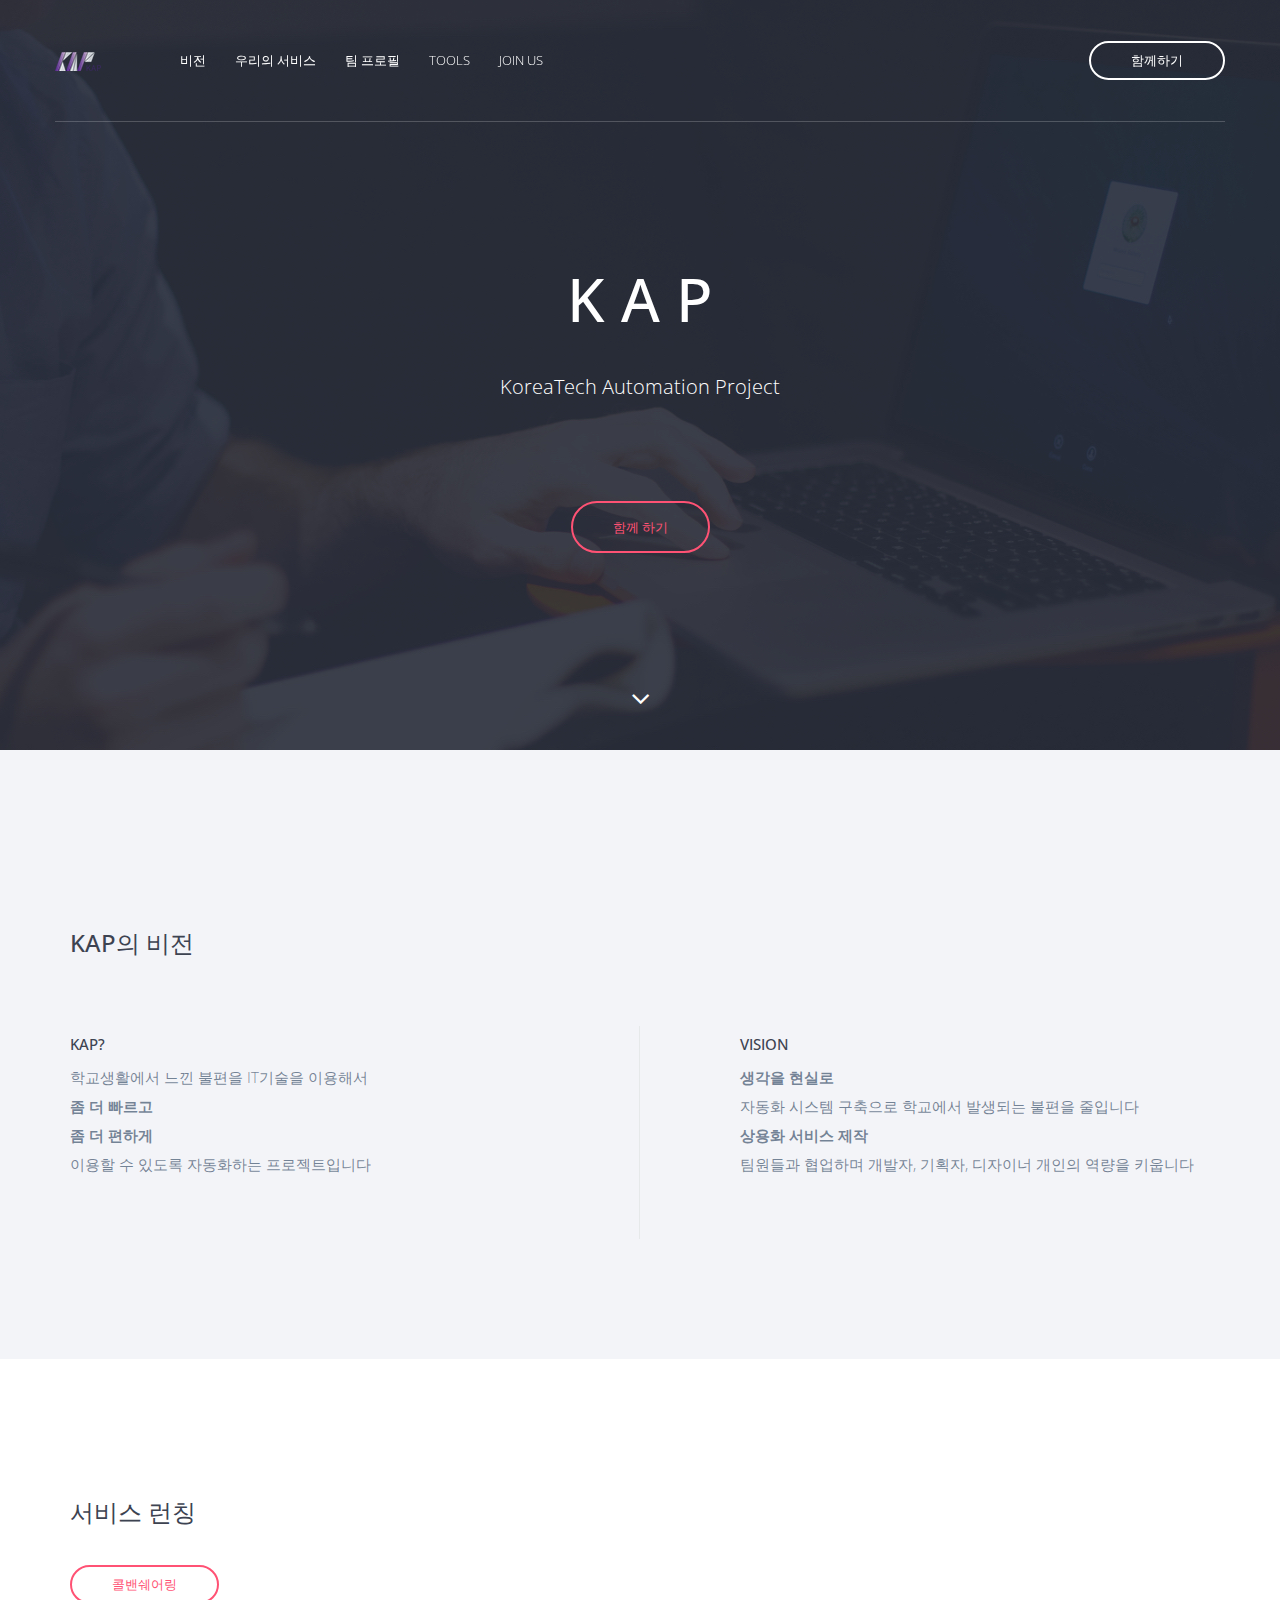
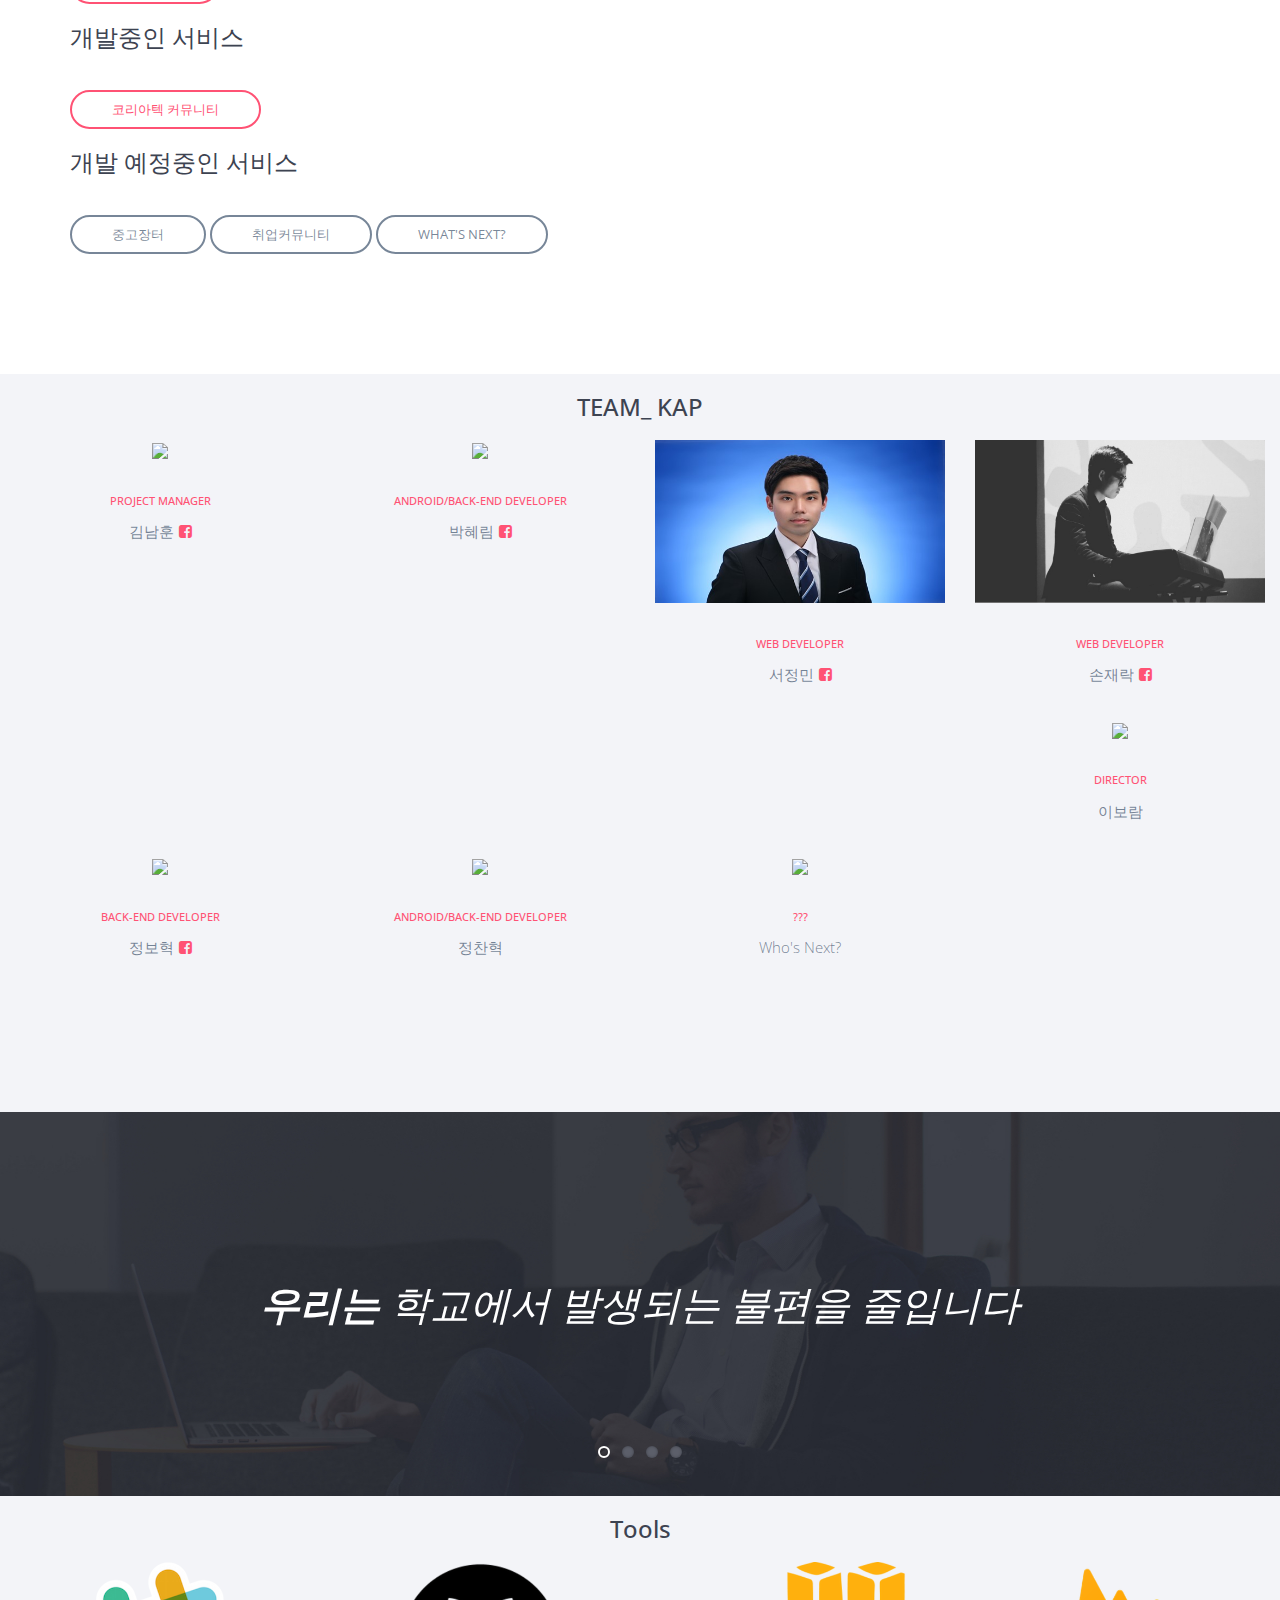
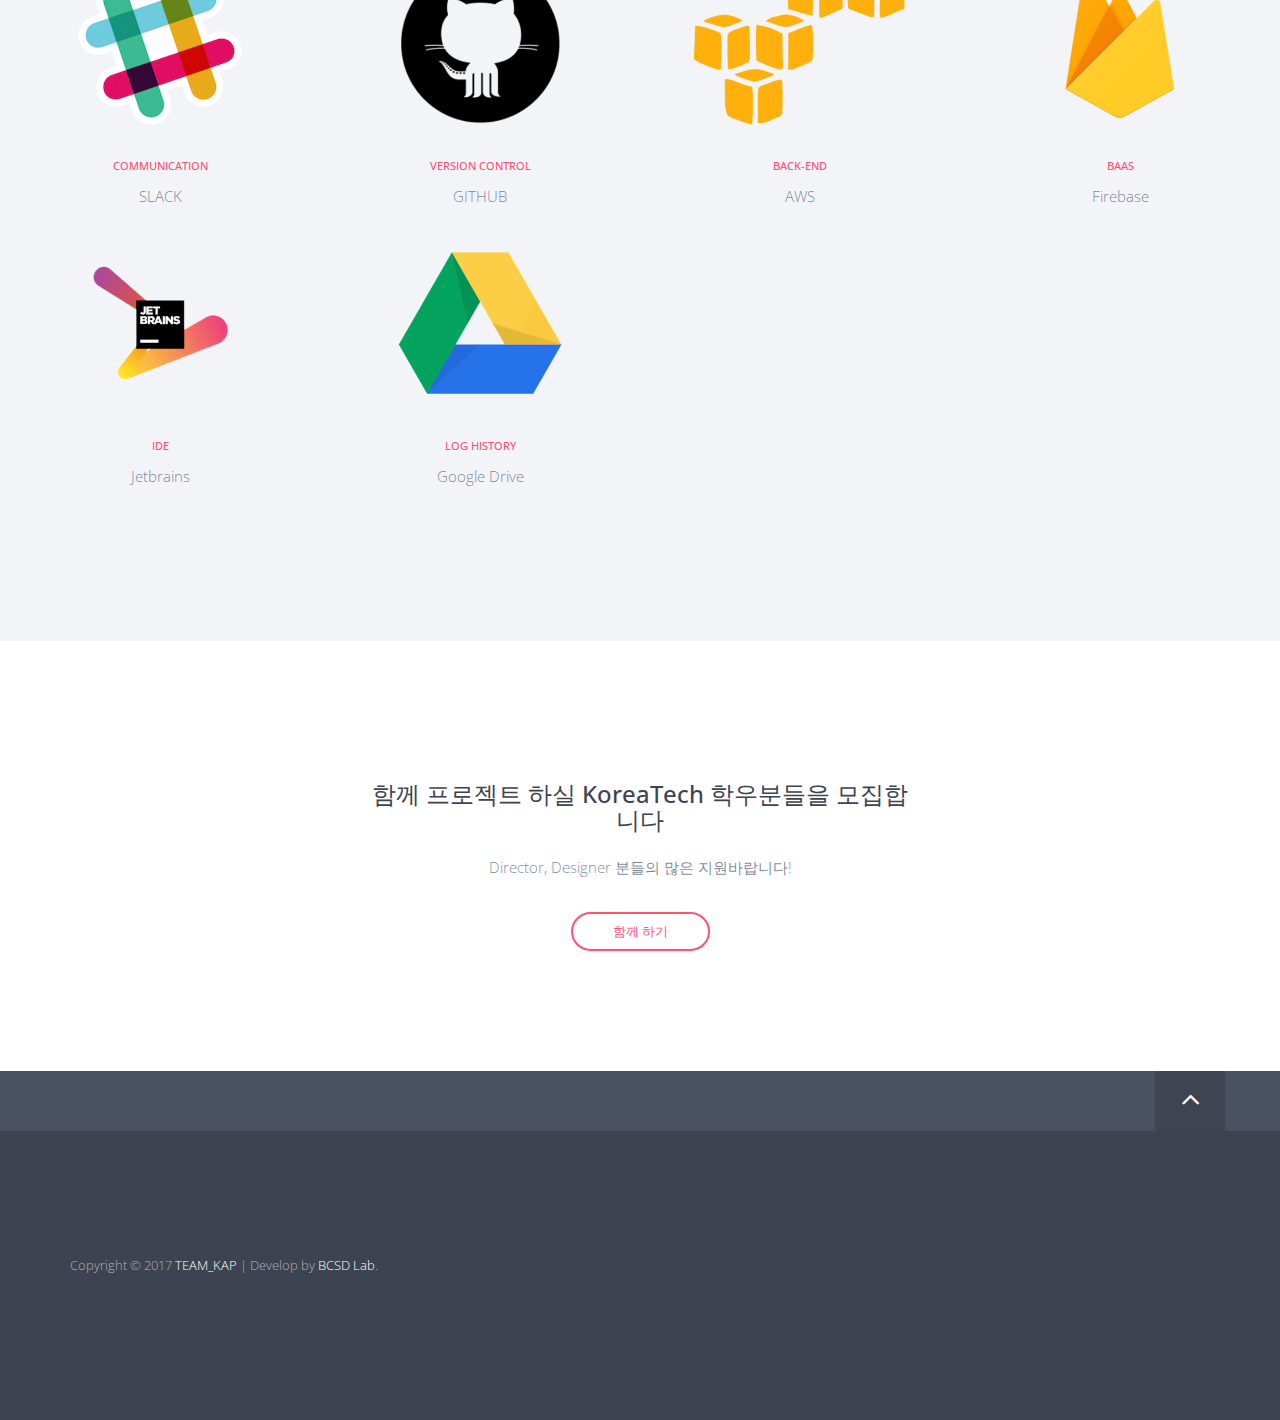
==== commit c97c1e08: "update" ====
--- a/index.html
+++ b/index.html
@@ -100,19 +100,20 @@
                 <div class="feature-list">
                     <h3>서비스 런칭</h3>
                     <!--<div href="#" class="btn btn-ghost btn-accent btn-small">콜밴쉐어링(Android)</div>-->
-                    <a href="./template/template.html" class="btn btn-accent btn-small">콜밴쉐어링(Android)</a>
+                    <a href="#" class="btn btn-accent btn-small">콜밴쉐어링</a>
                 </div>
 
                 <div class="feature-list">
                     <h3>개발중인 서비스</h3>
-                    <a href="./template/template.html" class="btn btn-accent btn-small">한기대 중고로운 평화나라(Web)</a>
-                    <a href="./template/template.html" class="btn btn-accent btn-small">한기대 중고로운 평화나라(Android)</a>
-                    <a href="./template/template.html" class="btn btn-accent btn-small">병천 탈출 : 취업커뮤니티(Web)</a>
-                    <a href="./template/template.html" class="btn btn-accent btn-small">병천 탈출 : 취업커뮤니티(Android)</a>
+                    <a href="#" class="btn btn-accent btn-small">코리아텍 커뮤니티</a>
                 </div>
 
                 <div class="feature-list">
                     <h3>개발 예정중인 서비스</h3>
+                    <!--<div href="#" class="btn btn-accent btn-small">한기대 중고로운 평화나라</div>-->
+                    <!--<div href="#" class="btn btn-accent btn-small">병천 탈출 : 취업커뮤니티</div>-->
+                    <div href="#" class="btn btn-accent btn-small">중고장터</div>
+                    <div href="#" class="btn btn-accent btn-small">취업커뮤니티</div>
                     <div href="#" class="btn btn-accent btn-small">What's Next?</div>
                 </div>
             </div>
@@ -190,19 +191,7 @@
                     </figure>
                 </article>
             </div>
-            <div class="col-md-3">
-                <article class="blog-post">
-                    <figure>
-                        <div class="blog-img-wrap">
-                            <img src="img/people/people_lsy.png"/>
-                        </div>
-                        <figcaption>
-                            <h2><a class="blog-category">Android Developer</a></h2>
-                            <p>이서영<a href="https://www.facebook.com/profile.php?id=100004648505941" target="_blank"><i class="fa fa-facebook-square" aria-hidden="true"></i></a></p>
-                        </figcaption>
-                    </figure>
-                </article>
-            </div>
+
             <div class="col-md-3">
                 <article class="blog-post">
                     <figure>
@@ -342,19 +331,19 @@
                 </article>
             </div>
 
-            <div class="col-md-3">
-                <article class="blog-post">
-                    <figure>
-                        <div class="blog-img-wrap">
-                            <img src="img/logo/logo_adobe.png"/>
-                        </div>
-                        <figcaption>
-                            <h2><a class="blog-category">Design</a></h2>
-                            <p>Adobe</p>
-                        </figcaption>
-                    </figure>
-                </article>
-            </div>
+            <!--<div class="col-md-3">-->
+                <!--<article class="blog-post">-->
+                    <!--<figure>-->
+                        <!--<div class="blog-img-wrap">-->
+                            <!--<img src="img/logo/logo_adobe.png"/>-->
+                        <!--</div>-->
+                        <!--<figcaption>-->
+                            <!--<h2><a class="blog-category">Design</a></h2>-->
+                            <!--<p>Adobe</p>-->
+                        <!--</figcaption>-->
+                    <!--</figure>-->
+                <!--</article>-->
+            <!--</div>-->
 
             <div class="col-md-3">
                 <article class="blog-post">
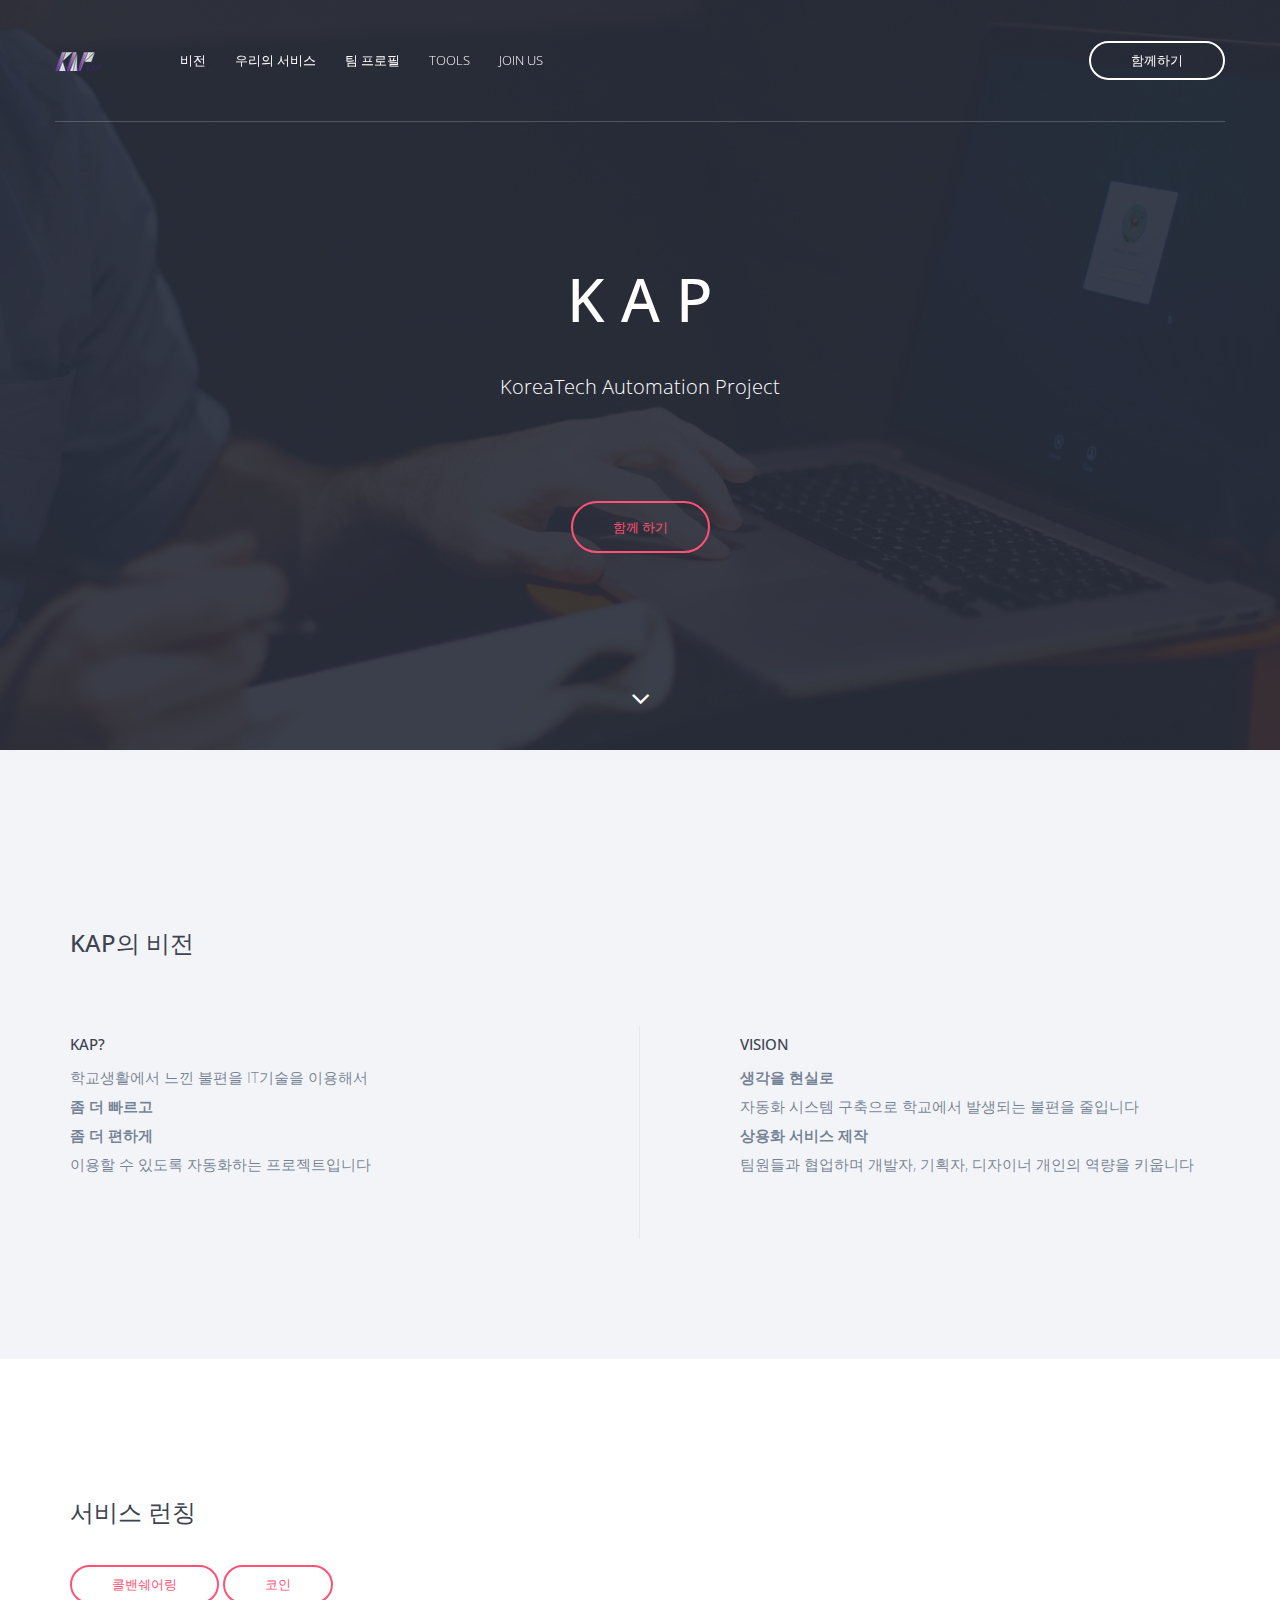
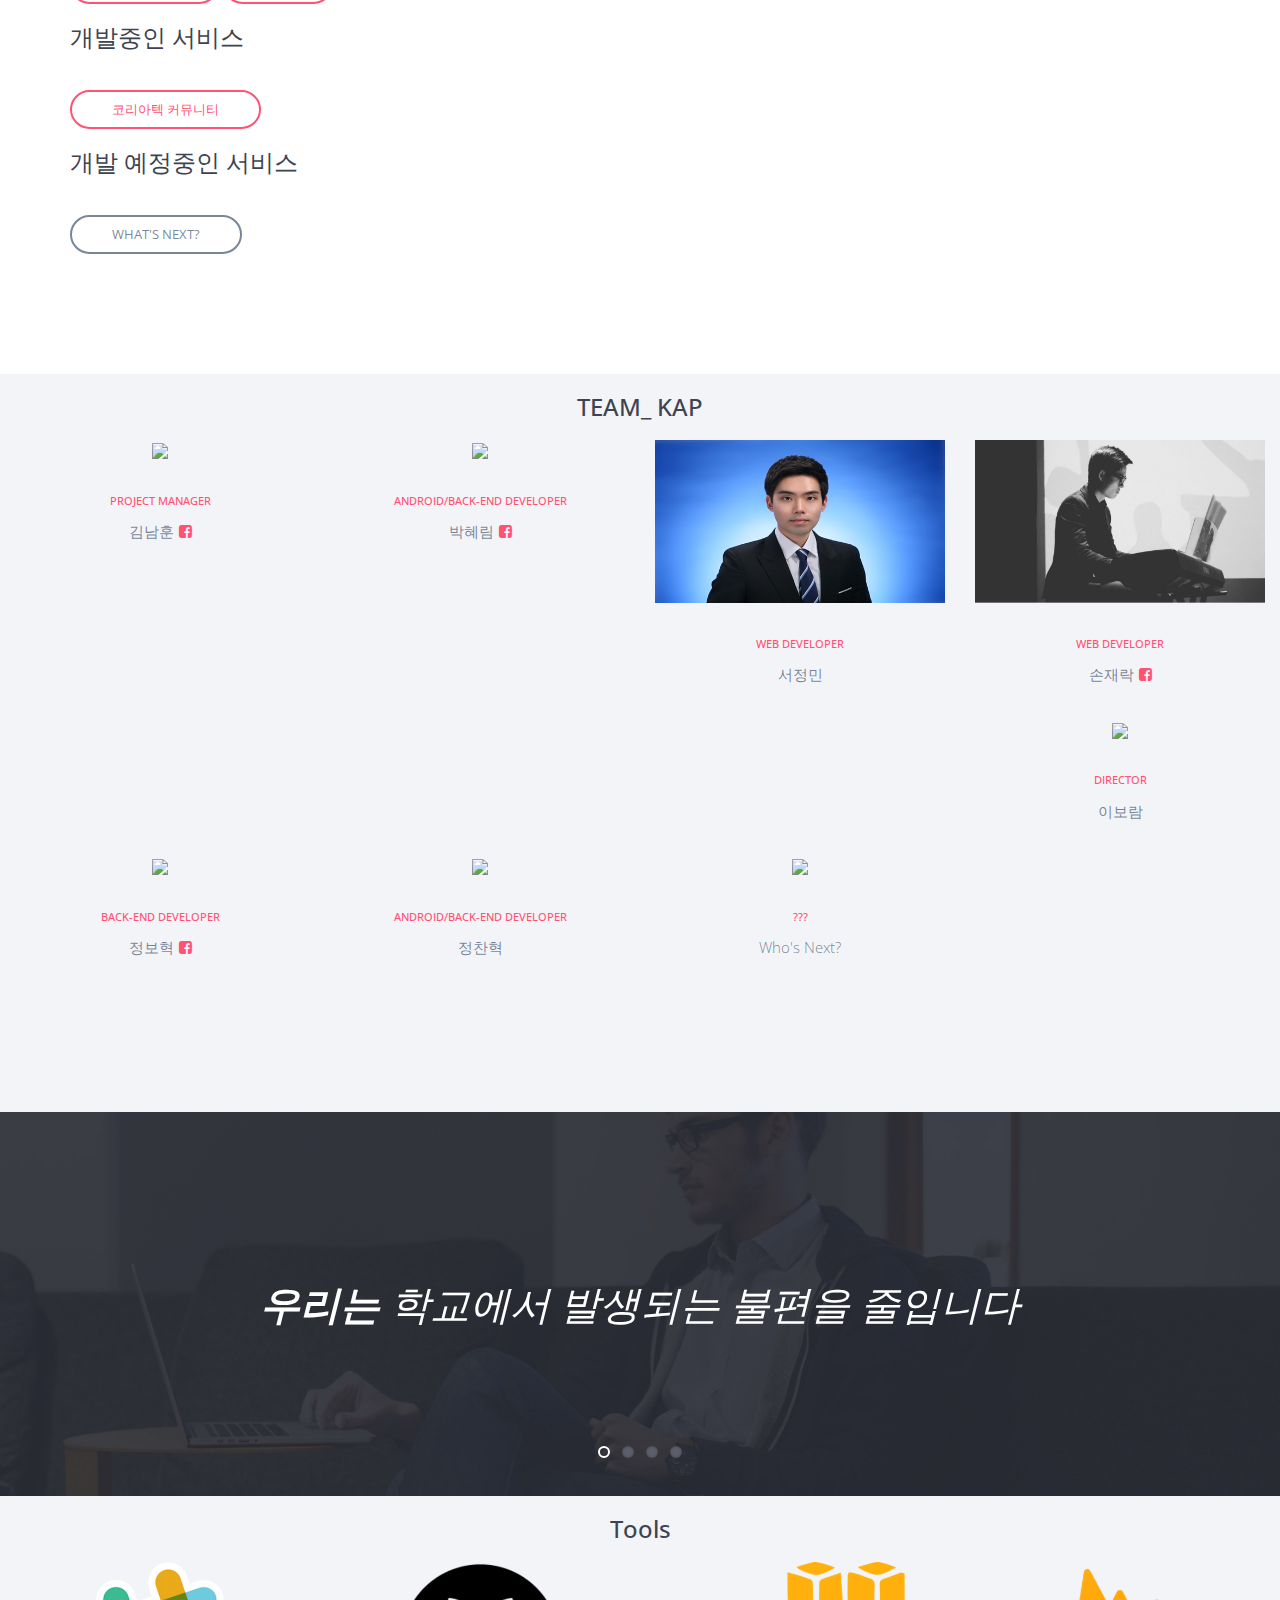
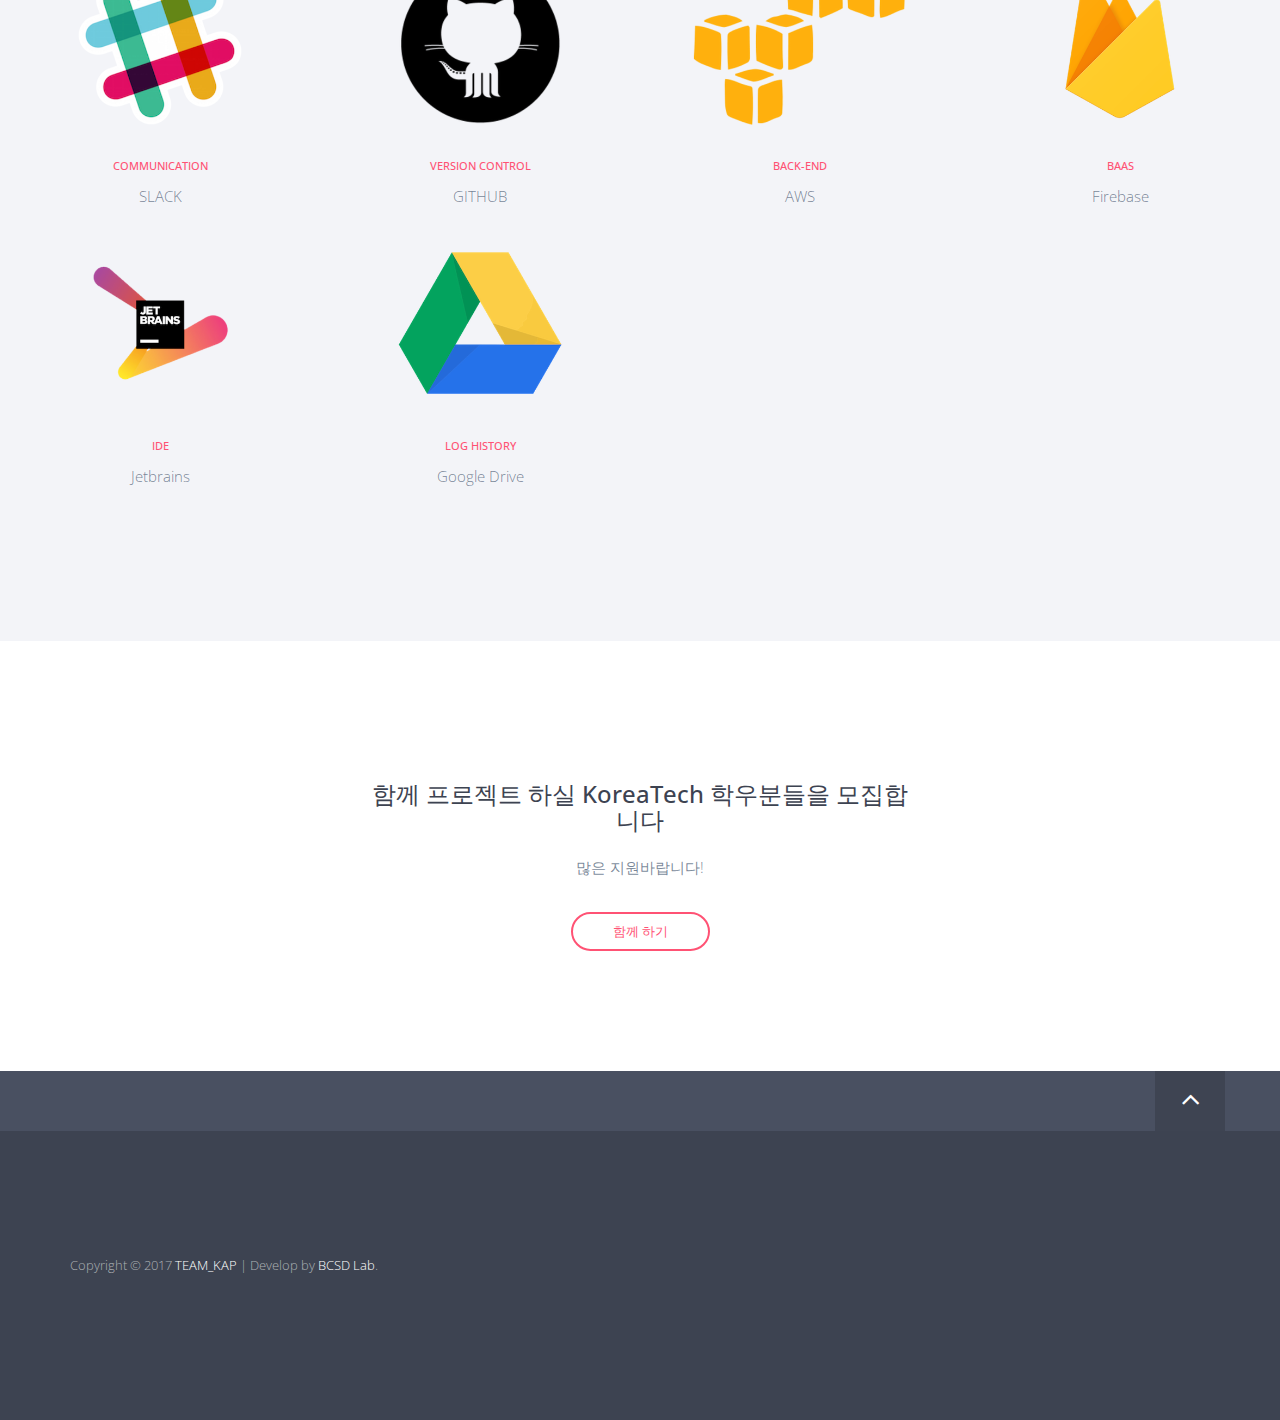
==== commit cf221c51: "change project" ====
--- a/index.html
+++ b/index.html
@@ -101,6 +101,7 @@
                     <h3>서비스 런칭</h3>
                     <!--<div href="#" class="btn btn-ghost btn-accent btn-small">콜밴쉐어링(Android)</div>-->
                     <a href="#" class="btn btn-accent btn-small">콜밴쉐어링</a>
+                    <a href="#" class="btn btn-accent btn-small">코인</a>
                 </div>
 
                 <div class="feature-list">
@@ -112,8 +113,8 @@
                     <h3>개발 예정중인 서비스</h3>
                     <!--<div href="#" class="btn btn-accent btn-small">한기대 중고로운 평화나라</div>-->
                     <!--<div href="#" class="btn btn-accent btn-small">병천 탈출 : 취업커뮤니티</div>-->
-                    <div href="#" class="btn btn-accent btn-small">중고장터</div>
-                    <div href="#" class="btn btn-accent btn-small">취업커뮤니티</div>
+                    <!--<div href="#" class="btn btn-accent btn-small">중고장터</div>-->
+                    <!--<div href="#" class="btn btn-accent btn-small">취업커뮤니티</div>-->
                     <div href="#" class="btn btn-accent btn-small">What's Next?</div>
                 </div>
             </div>
@@ -160,7 +161,7 @@
                         </div>
                         <figcaption>
                             <h2><a class="blog-category">Web Developer</a></h2>
-                            <p>서정민<a href="https://www.facebook.com/hyerim.park.524" target="_blank"><i class="fa fa-facebook-square" aria-hidden="true"></i></a></p>
+                            <p>서정민</p>
                         </figcaption>
                     </figure>
                 </article>
@@ -371,7 +372,7 @@
         <div class="row">
             <div class="col-md-6 col-md-offset-3">
                 <h3>함께 프로젝트 하실 KoreaTech 학우분들을 모집합니다</h3>
-                <p>Director, Designer 분들의 많은 지원바랍니다!</p>
+                <p>많은 지원바랍니다!</p>
                 <a href="https://docs.google.com/forms/d/e/1FAIpQLSc64nliUKbZ8OYht8YR6W9og7BL9QTK8quDUGhKsX8Jfdvk3g/viewform?c=0&w=1" class="btn btn-accent btn-small">함께 하기</a>
             </div>
         </div>
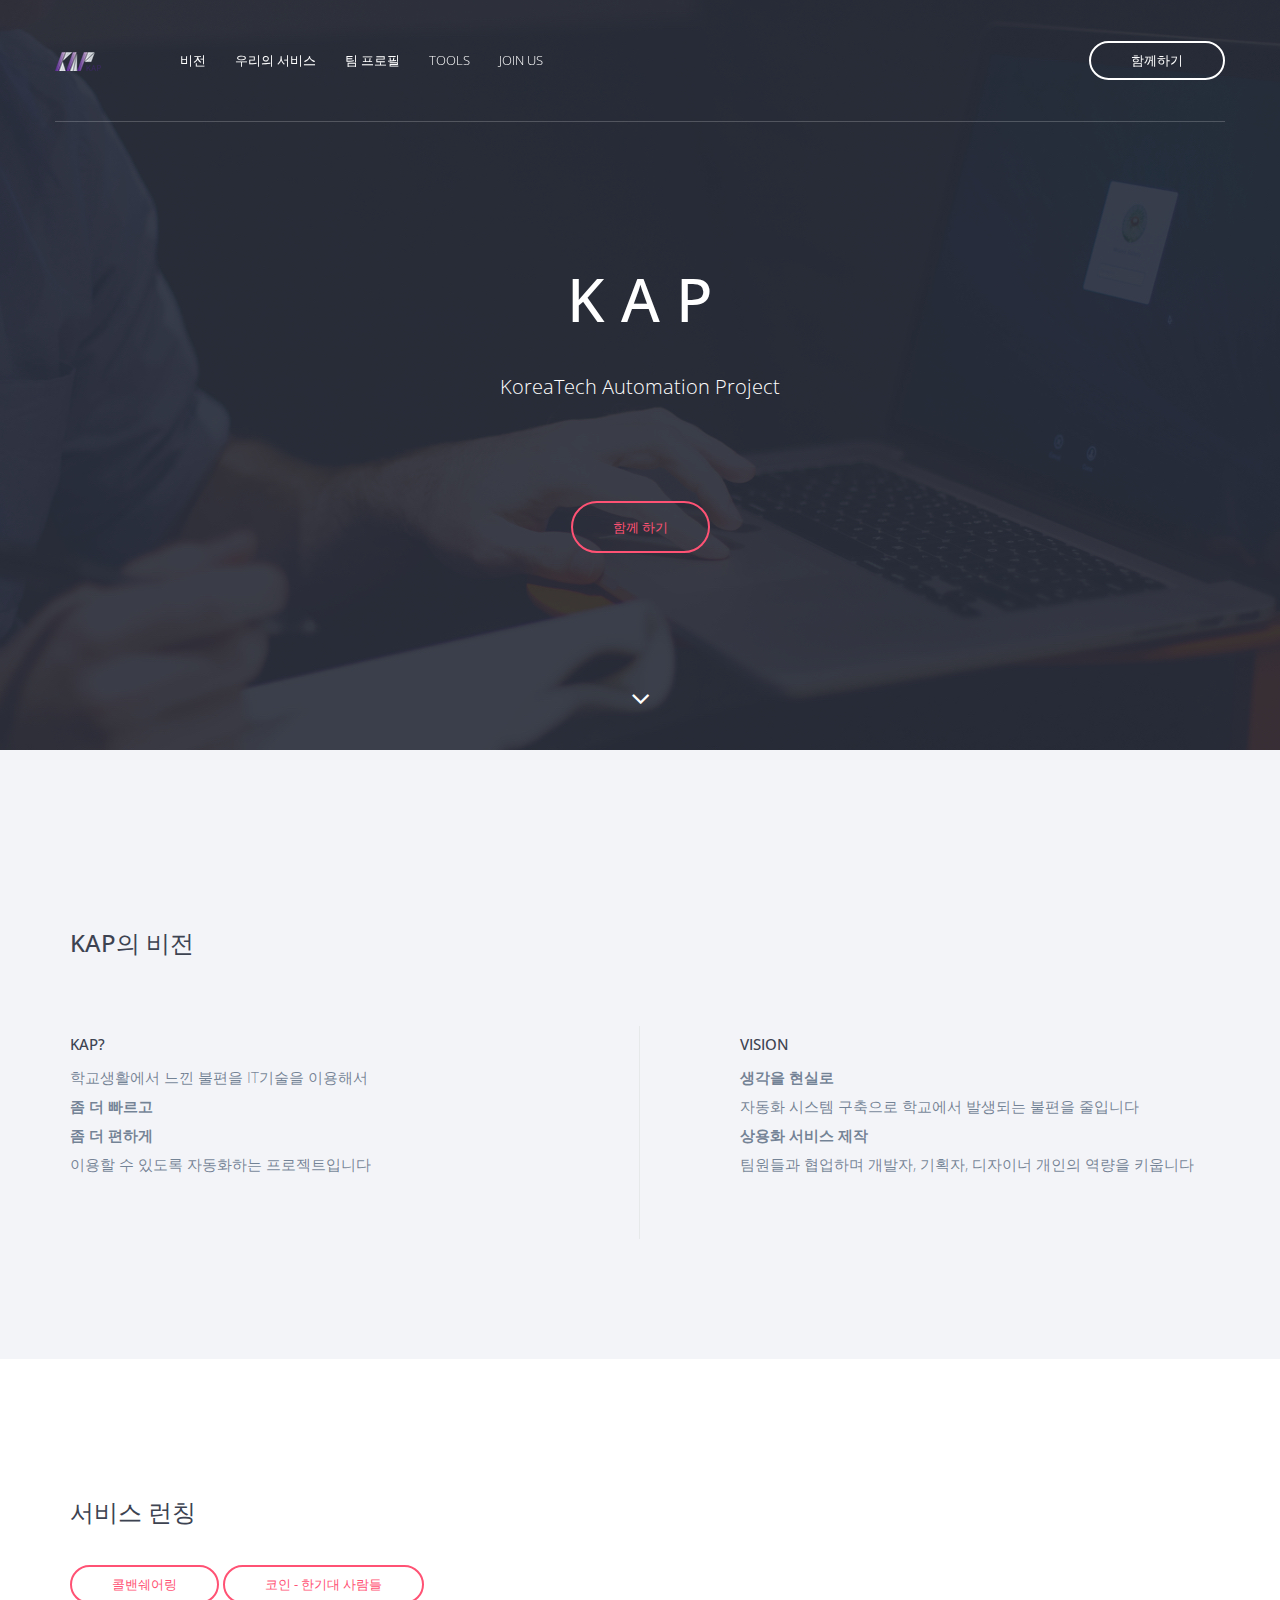
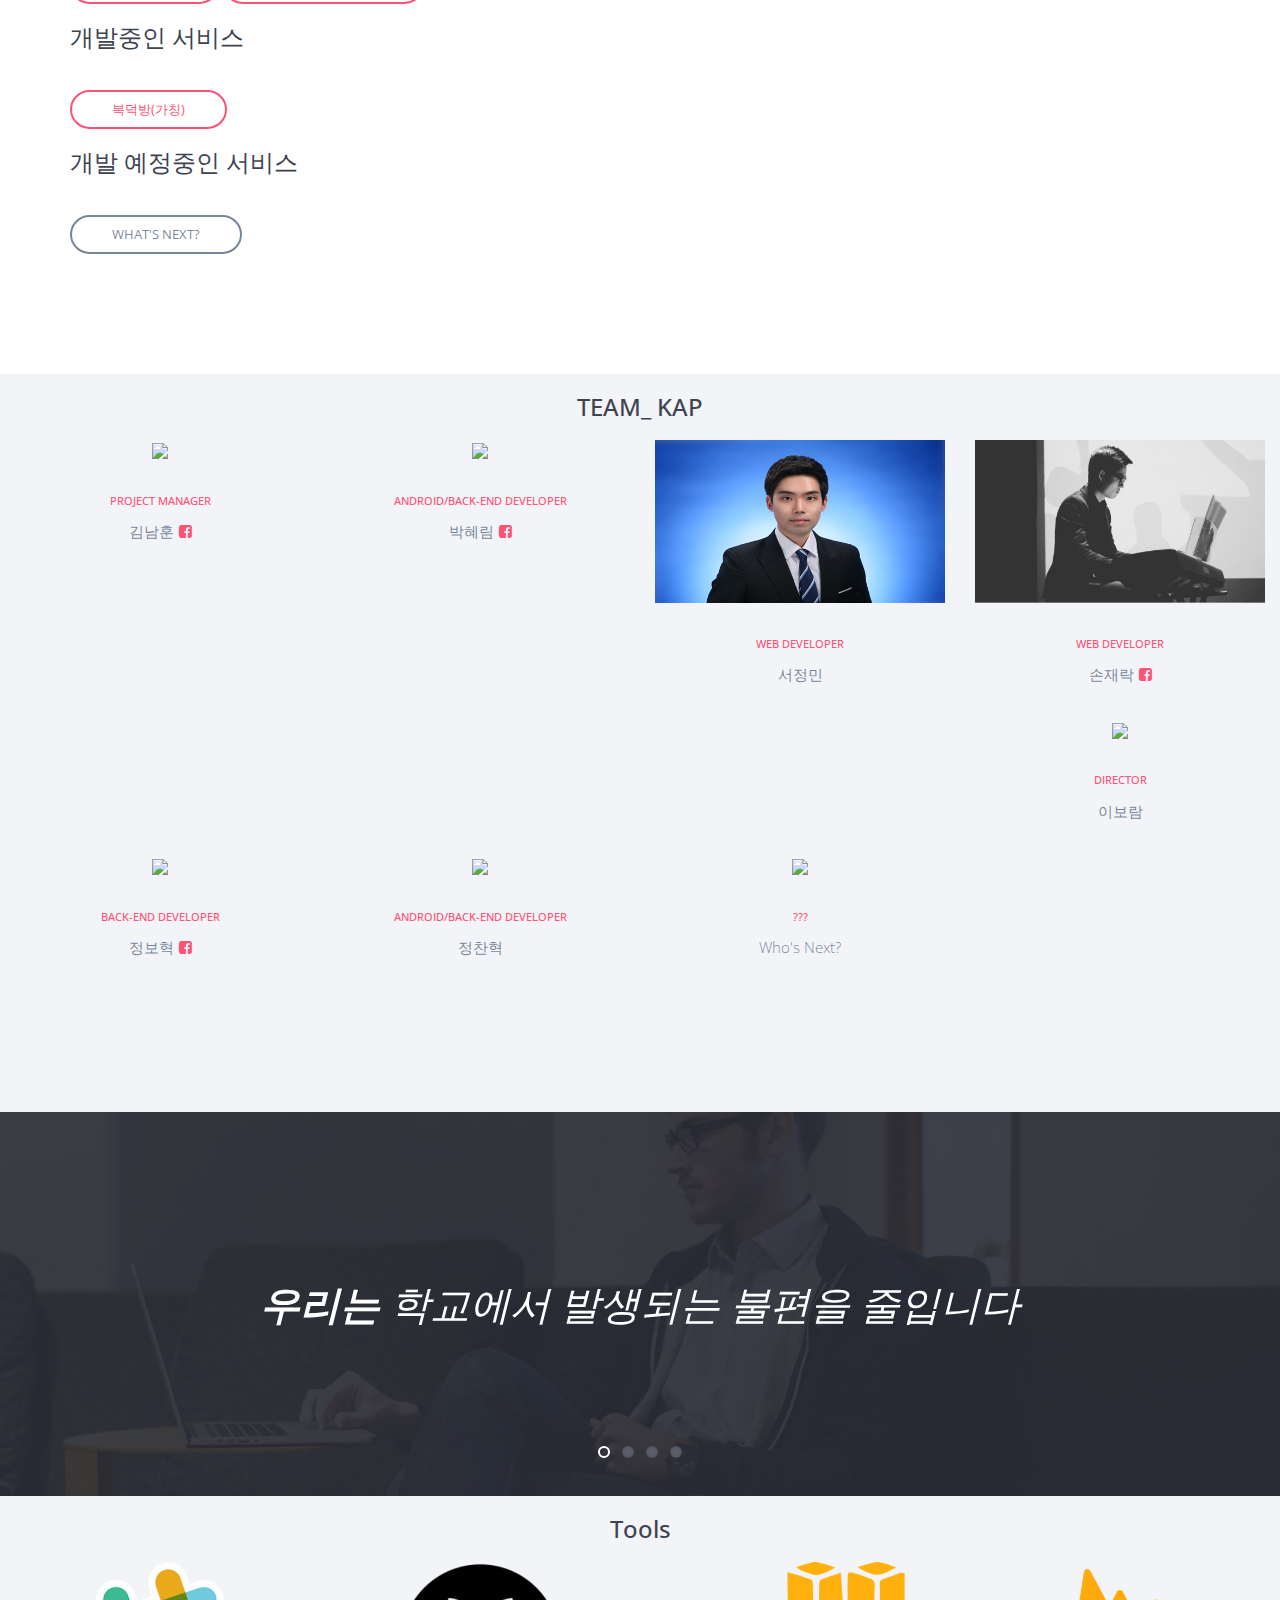
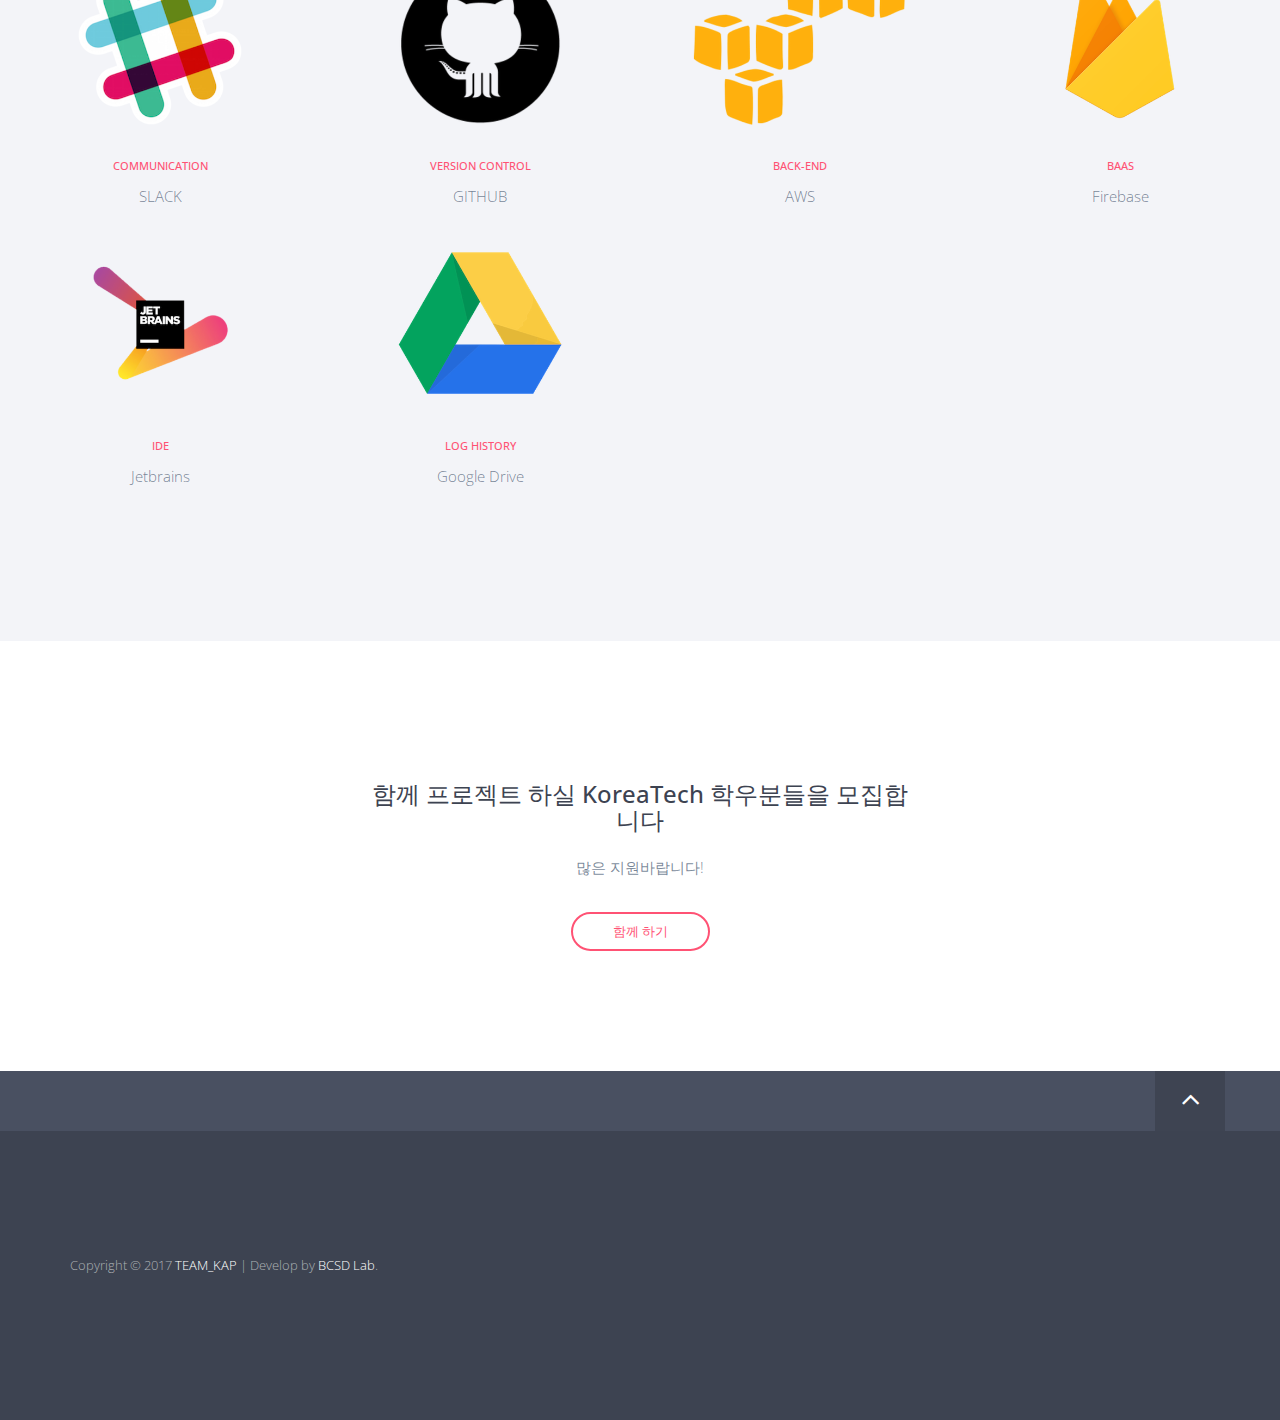
==== commit 832b42ee: "update resume link" ====
--- a/index.html
+++ b/index.html
@@ -43,7 +43,7 @@
                             <li><a href="#join">Join Us</a></li>
                         </ul>
                         <ul class="member-actions">
-                            <li><a href="https://docs.google.com/forms/d/e/1FAIpQLSc64nliUKbZ8OYht8YR6W9og7BL9QTK8quDUGhKsX8Jfdvk3g/viewform?c=0&w=1" class="btn-white btn-small">함께하기</a></li>
+                            <li><a href="https://goo.gl/forms/vpSj2P8dkc16qUXJ2" class="btn-white btn-small">함께하기</a></li>
                         </ul>
                     </nav>
                 </div>
@@ -59,7 +59,7 @@
                 <div class="hero-content text-center">
                     <h1>K A P</h1>
                     <p class="intro">KoreaTech Automation Project</p>
-                    <a href="https://docs.google.com/forms/d/e/1FAIpQLSc64nliUKbZ8OYht8YR6W9og7BL9QTK8quDUGhKsX8Jfdvk3g/viewform?c=0&w=1" class="btn btn-accent btn-large">함께 하기</a>
+                    <a href="https://goo.gl/forms/vpSj2P8dkc16qUXJ2" class="btn btn-accent btn-large">함께 하기</a>
                 </div>
             </div>
         </div>
@@ -101,12 +101,12 @@
                     <h3>서비스 런칭</h3>
                     <!--<div href="#" class="btn btn-ghost btn-accent btn-small">콜밴쉐어링(Android)</div>-->
                     <a href="#" class="btn btn-accent btn-small">콜밴쉐어링</a>
-                    <a href="#" class="btn btn-accent btn-small">코인</a>
+                    <a href="#" class="btn btn-accent btn-small">코인 - 한기대 사람들</a>
                 </div>
 
                 <div class="feature-list">
                     <h3>개발중인 서비스</h3>
-                    <a href="#" class="btn btn-accent btn-small">코리아텍 커뮤니티</a>
+                    <a href="#" class="btn btn-accent btn-small">복덕방(가칭)</a>
                 </div>
 
                 <div class="feature-list">
@@ -373,7 +373,7 @@
             <div class="col-md-6 col-md-offset-3">
                 <h3>함께 프로젝트 하실 KoreaTech 학우분들을 모집합니다</h3>
                 <p>많은 지원바랍니다!</p>
-                <a href="https://docs.google.com/forms/d/e/1FAIpQLSc64nliUKbZ8OYht8YR6W9og7BL9QTK8quDUGhKsX8Jfdvk3g/viewform?c=0&w=1" class="btn btn-accent btn-small">함께 하기</a>
+                <a href="https://goo.gl/forms/vpSj2P8dkc16qUXJ2" class="btn btn-accent btn-small">함께 하기</a>
             </div>
         </div>
     </div>
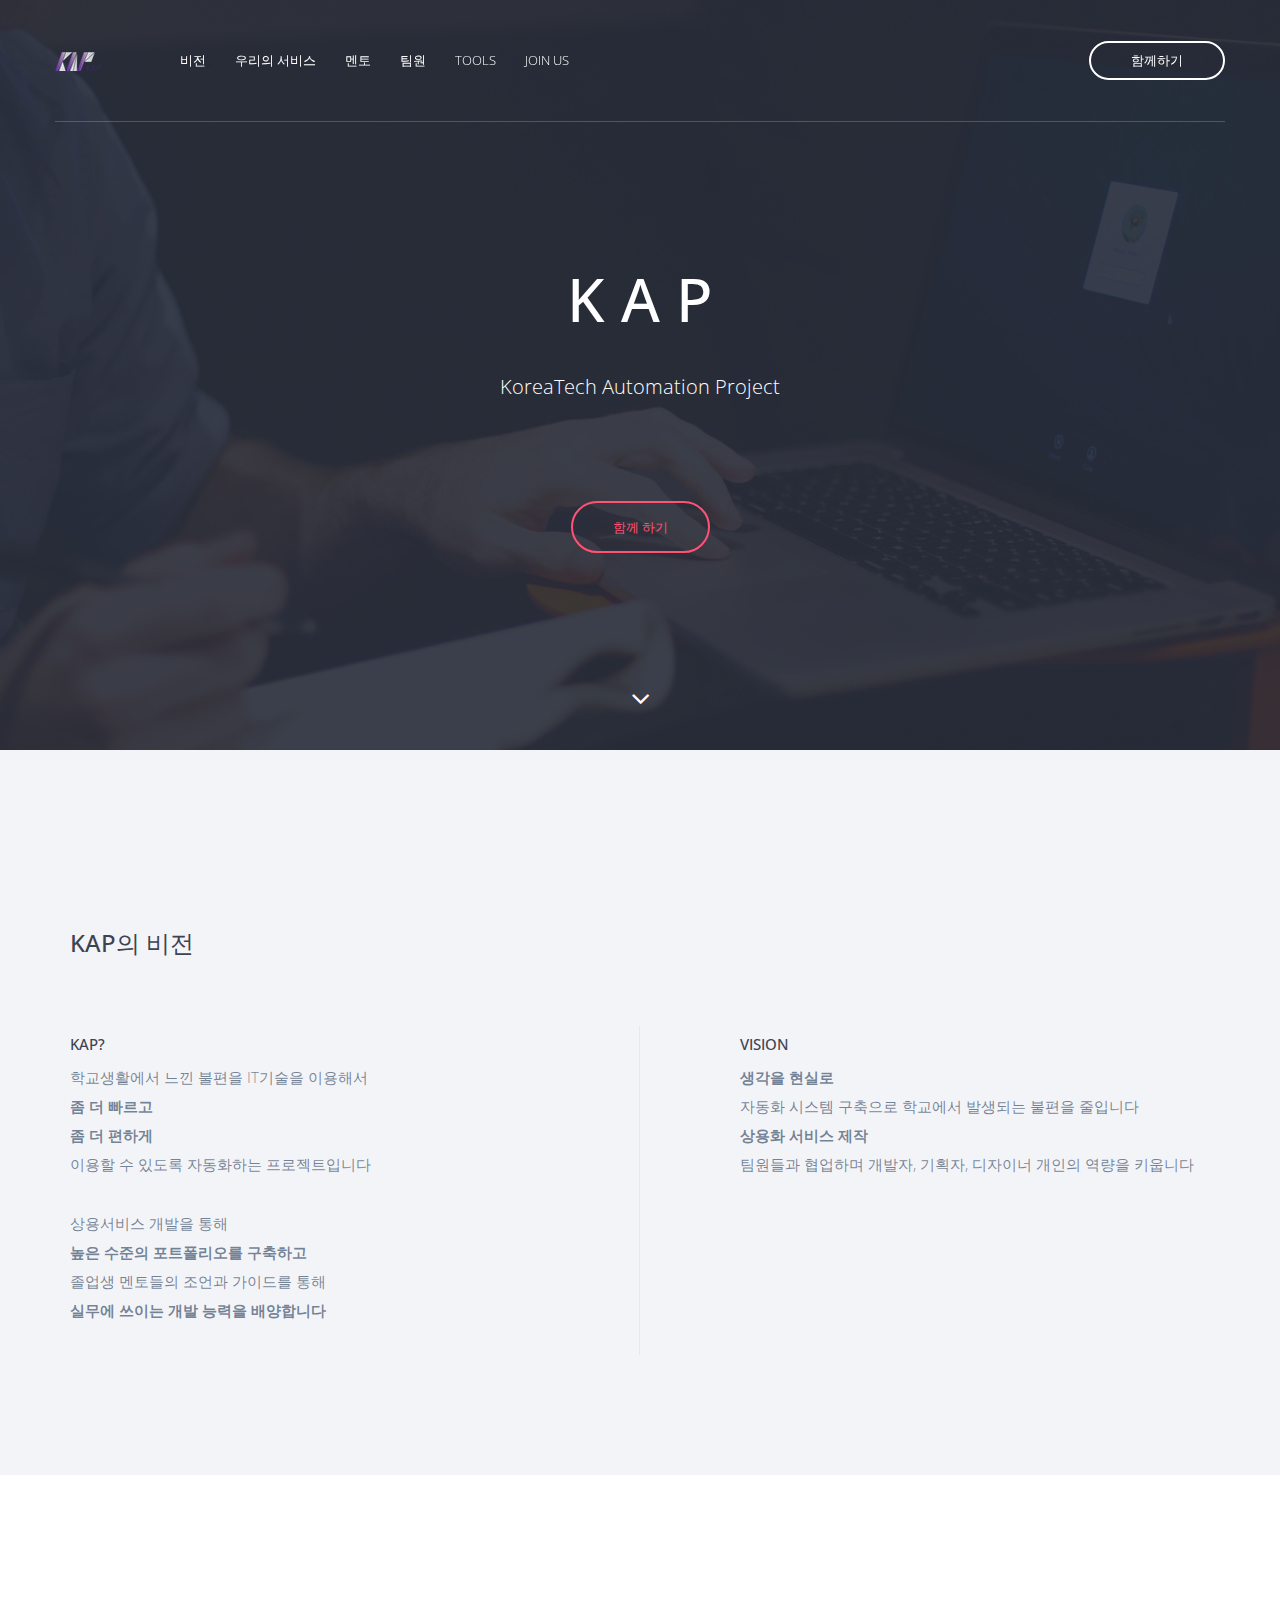
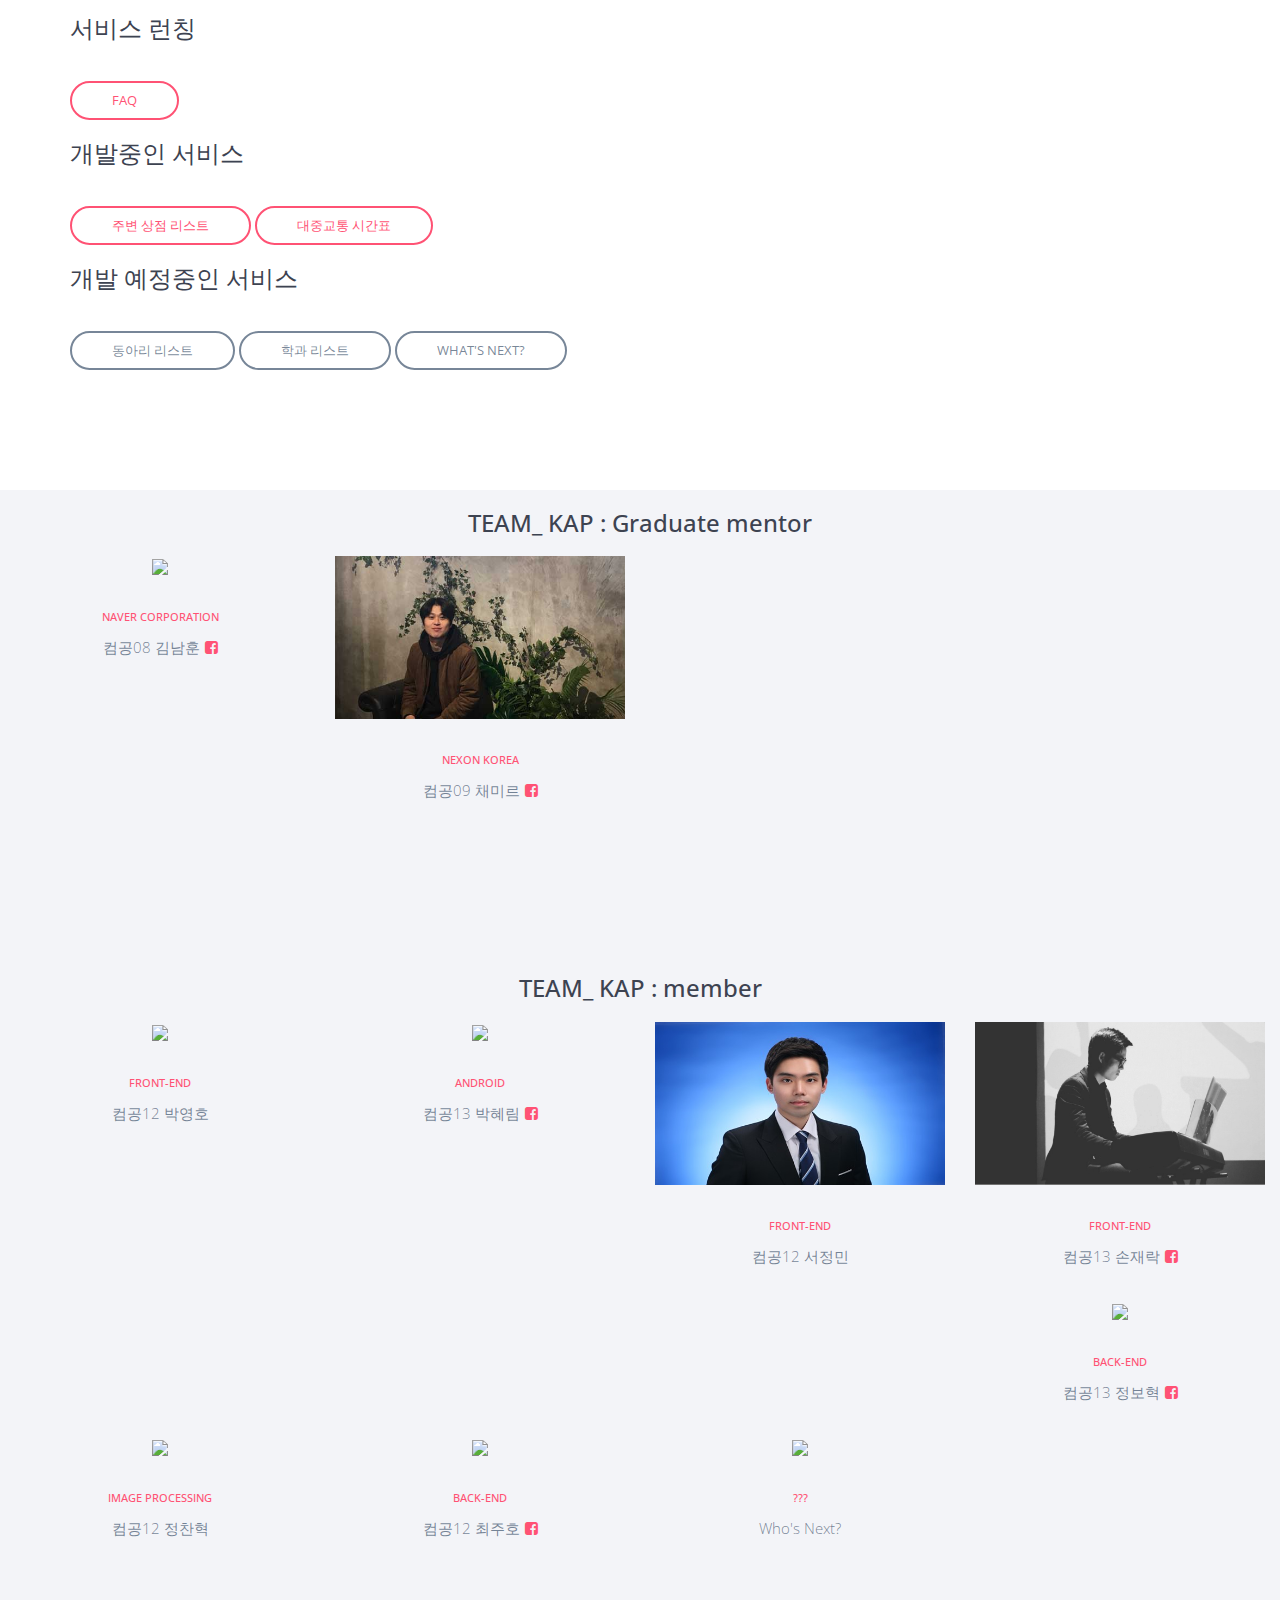
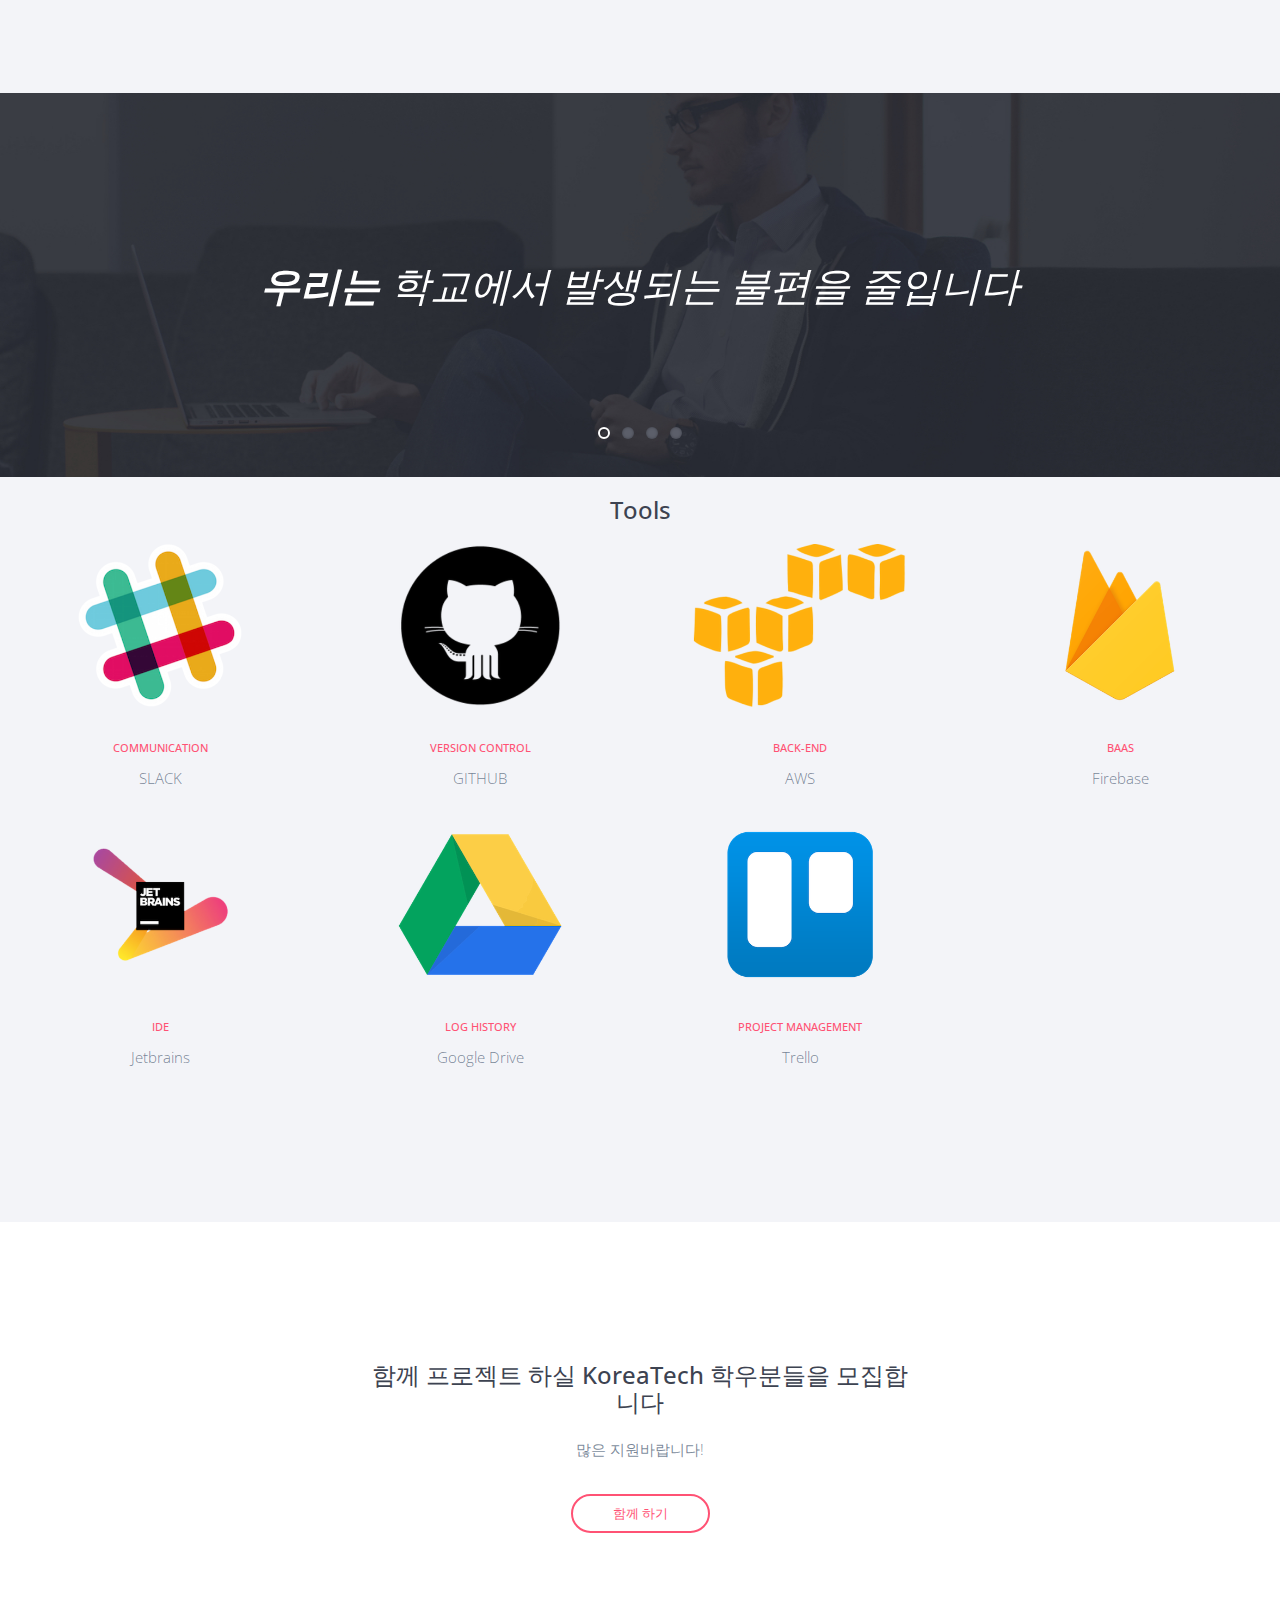
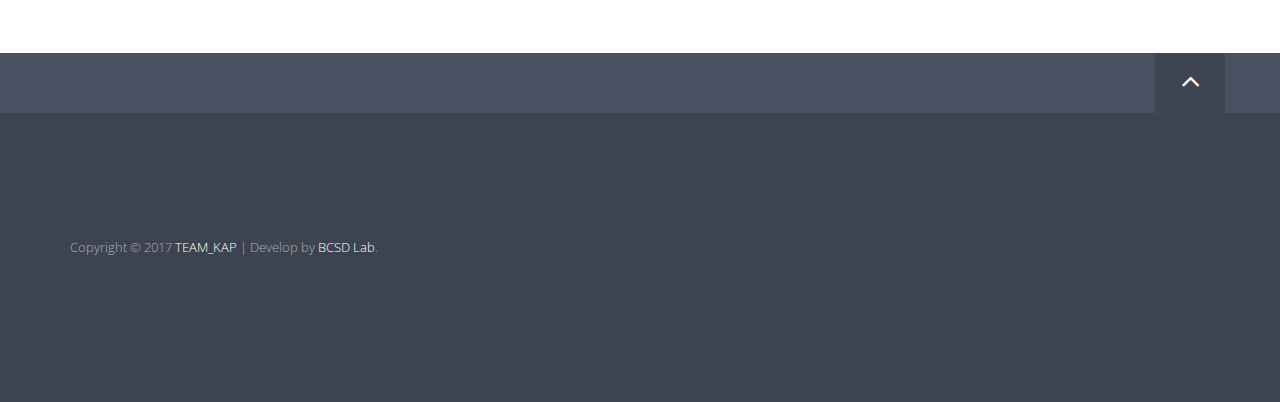
==== commit e04390bc: "update" ====
--- a/index.html
+++ b/index.html
@@ -38,7 +38,8 @@
                         <ul class="primary-nav">
                             <li><a href="#vision">비전</a></li>
                             <li><a href="#service">우리의 서비스</a></li>
-                            <li><a href="#team">팀 프로필</a></li>
+                            <li><a href="#mentor">멘토</a></li>
+                            <li><a href="#member">팀원</a></li>
                             <li><a href="#tool">Tools</a></li>
                             <li><a href="#join">Join Us</a></li>
                         </ul>
@@ -77,7 +78,8 @@
         <div class="row">
             <div class="col-md-6 col-sm-12 col-xs-12 leftcol">
                 <h5>KAP?</h5>
-                <p>학교생활에서 느낀 불편을 IT기술을 이용해서 <br/><strong>좀 더 빠르고</strong><br/><strong>좀 더 편하게</strong><br/>이용할 수 있도록 자동화하는 프로젝트입니다<p>
+                <p>학교생활에서 느낀 불편을 IT기술을 이용해서 <br/><strong>좀 더 빠르고</strong><br/><strong>좀 더 편하게</strong><br/>이용할 수 있도록 자동화하는 프로젝트입니다</p>
+                <p>상용서비스 개발을 통해 <br/><strong>높은 수준의 포트폴리오를 구축하고</strong><br/>졸업생 멘토들의 조언과 가이드를 통해<br/><strong>실무에 쓰이는 개발 능력을 배양합니다</strong></p>
             </div>
             <div class="col-md-6 col-sm-12 col-xs-12 rightcol">
                 <h5>Vision</h5>
@@ -86,7 +88,6 @@
                     자동화 시스템 구축으로 학교에서 발생되는 불편을 줄입니다</br>
                     <strong>상용화 서비스 제작</strong></br>
                     팀원들과 협업하며 개발자, 기획자, 디자이너 개인의 역량을 키웁니다</br>
-                    </br>
                 </p>
             </div>
         </div>
@@ -100,17 +101,20 @@
                 <div class="feature-list">
                     <h3>서비스 런칭</h3>
                     <!--<div href="#" class="btn btn-ghost btn-accent btn-small">콜밴쉐어링(Android)</div>-->
-                    <a href="#" class="btn btn-accent btn-small">콜밴쉐어링</a>
-                    <a href="#" class="btn btn-accent btn-small">코인 - 한기대 사람들</a>
+                    <!--<a href="#" class="btn btn-accent btn-small">콜밴쉐어링</a>-->
+                    <a href="#" class="btn btn-accent btn-small">FAQ</a>
                 </div>
 
                 <div class="feature-list">
                     <h3>개발중인 서비스</h3>
-                    <a href="#" class="btn btn-accent btn-small">복덕방(가칭)</a>
+                    <a href="#" class="btn btn-accent btn-small">주변 상점 리스트</a>
+                    <a href="#" class="btn btn-accent btn-small">대중교통 시간표</a>
                 </div>
 
                 <div class="feature-list">
                     <h3>개발 예정중인 서비스</h3>
+                    <div href="#" class="btn btn-accent btn-small">동아리 리스트</div>
+                    <div href="#" class="btn btn-accent btn-small">학과 리스트</div>
                     <!--<div href="#" class="btn btn-accent btn-small">한기대 중고로운 평화나라</div>-->
                     <!--<div href="#" class="btn btn-accent btn-small">병천 탈출 : 취업커뮤니티</div>-->
                     <!--<div href="#" class="btn btn-accent btn-small">중고장터</div>-->
@@ -122,10 +126,11 @@
     </div>
 </section>
 
-<section class="blog text-center" id="team">
+<section class="blog text-center" id="mentor">
     <div class="container-fluid">
-        <h3>TEAM_ KAP</h3>
-        <div class="row">
+        <h3>TEAM_ KAP : Graduate mentor</h3>
+        <div class="row">
+
             <div class="col-md-3">
                 <article class="blog-post">
                     <figure>
@@ -133,8 +138,45 @@
                             <img src="img/people/people_knh.png"/>
                         </div>
                         <figcaption>
-                            <h2><a class="blog-category">Project Manager</a></h2>
-                            <p>김남훈<a href="https://www.facebook.com/FGMyk" target="_blank"><i class="fa fa-facebook-square" aria-hidden="true"></i></a></p>
+                            <h2><a class="blog-category">Naver Corporation</a></h2>
+                            <p>컴공08 김남훈<a href="https://www.facebook.com/FGMyk" target="_blank"><i class="fa fa-facebook-square" aria-hidden="true"></i></a></p>
+                        </figcaption>
+                    </figure>
+                </article>
+            </div>
+
+            <div class="col-md-3">
+                <article class="blog-post">
+                    <figure>
+                        <div class="blog-img-wrap">
+                            <img src="img/people/people_cmr.jpg"/>
+                        </div>
+                        <figcaption>
+                            <h2><a class="blog-category">NEXON KOREA</a></h2>
+                            <p>컴공09 채미르<a href="https://www.facebook.com/rokmc.mir" target="_blank"><i class="fa fa-facebook-square" aria-hidden="true"></i></a></p>
+                        </figcaption>
+                    </figure>
+                </article>
+            </div>
+
+        </div>
+    </div>
+</section>
+
+<section class="blog text-center" id="member">
+    <div class="container-fluid">
+        <h3>TEAM_ KAP : member</h3>
+        <div class="row">
+
+            <div class="col-md-3">
+                <article class="blog-post">
+                    <figure>
+                        <div class="blog-img-wrap">
+                            <img src="img/people/people_pyh.png"/>
+                        </div>
+                        <figcaption>
+                            <h2><a class="blog-category">Front-End</a></h2>
+                            <p>컴공12 박영호</p>
                         </figcaption>
                     </figure>
                 </article>
@@ -147,12 +189,13 @@
                             <img src="img/people/people_phr.png"/>
                         </div>
                         <figcaption>
-                            <h2><a class="blog-category">Android/Back-End Developer</a></h2>
-                            <p>박혜림<a href="https://www.facebook.com/hyerim.park.524" target="_blank"><i class="fa fa-facebook-square" aria-hidden="true"></i></a></p>
-                        </figcaption>
-                    </figure>
-                </article>
-            </div>
+                            <h2><a class="blog-category">Android</a></h2>
+                            <p>컴공13 박혜림<a href="https://www.facebook.com/hyerim.park.524" target="_blank"><i class="fa fa-facebook-square" aria-hidden="true"></i></a></p>
+                        </figcaption>
+                    </figure>
+                </article>
+            </div>
+
             <div class="col-md-3">
                 <article class="blog-post">
                     <figure>
@@ -160,12 +203,13 @@
                             <img src="img/people/people_sjm.png"/>
                         </div>
                         <figcaption>
-                            <h2><a class="blog-category">Web Developer</a></h2>
-                            <p>서정민</p>
-                        </figcaption>
-                    </figure>
-                </article>
-            </div>
+                            <h2><a class="blog-category">Front-End</a></h2>
+                            <p>컴공12 서정민</p>
+                        </figcaption>
+                    </figure>
+                </article>
+            </div>
+
             <div class="col-md-3">
                 <article class="blog-post">
                     <figure>
@@ -173,21 +217,8 @@
                             <img src="img/people/people_sjr.png"/>
                         </div>
                         <figcaption>
-                            <h2><a class="blog-category">Web Developer</a></h2>
-                            <p>손재락<a href="https://www.facebook.com/jaerock.son" target="_blank"><i class="fa fa-facebook-square" aria-hidden="true"></i></a></p>
-                        </figcaption>
-                    </figure>
-                </article>
-            </div>
-            <div class="col-md-3">
-                <article class="blog-post">
-                    <figure>
-                        <div class="blog-img-wrap">
-                            <img src="img/people/people_lbr.png"/>
-                        </div>
-                        <figcaption>
-                            <h2><a class="blog-category">Director</a></h2>
-                            <p>이보람</p>
+                            <h2><a class="blog-category">Front-End</a></h2>
+                            <p>컴공13 손재락<a href="https://www.facebook.com/jaerock.son" target="_blank"><i class="fa fa-facebook-square" aria-hidden="true"></i></a></p>
                         </figcaption>
                     </figure>
                 </article>
@@ -200,8 +231,8 @@
                             <img src="img/people/people_jbh.png"/>
                         </div>
                         <figcaption>
-                            <h2><a class="blog-category">Back-End Developer</a></h2>
-                            <p>정보혁<a href="https://www.facebook.com/profile.php?id=100003569326791" target="_blank"><i class="fa fa-facebook-square" aria-hidden="true"></i></a></p>
+                            <h2><a class="blog-category">Back-End</a></h2>
+                            <p>컴공13 정보혁<a href="https://www.facebook.com/profile.php?id=100003569326791" target="_blank"><i class="fa fa-facebook-square" aria-hidden="true"></i></a></p>
                         </figcaption>
                     </figure>
                 </article>
@@ -214,12 +245,27 @@
                             <img src="img/people/people_jch.png"/>
                         </div>
                         <figcaption>
-                            <h2><a class="blog-category">Android/Back-End Developer</a></h2>
-                            <p>정찬혁</p>
-                        </figcaption>
-                    </figure>
-                </article>
-            </div>
+                            <h2><a class="blog-category">Image Processing</a></h2>
+                            <p>컴공12 정찬혁</p>
+                        </figcaption>
+                    </figure>
+                </article>
+            </div>
+
+            <div class="col-md-3">
+                <article class="blog-post">
+                    <figure>
+                        <div class="blog-img-wrap">
+                            <img src="img/people/people_jch.png"/>
+                        </div>
+                        <figcaption>
+                            <h2><a class="blog-category">Back-End</a></h2>
+                            <p>컴공12 최주호<a href="https://www.facebook.com/qdeathzz" target="_blank"><i class="fa fa-facebook-square" aria-hidden="true"></i></a></p>
+                        </figcaption>
+                    </figure>
+                </article>
+            </div>
+
 
             <div class="col-md-3">
                 <article class="blog-post">
@@ -360,6 +406,20 @@
                 </article>
             </div>
 
+            <div class="col-md-3">
+                <article class="blog-post">
+                    <figure>
+                        <div class="blog-img-wrap">
+                            <img src="img/logo/logo_trello.png"/>
+                        </div>
+                        <figcaption>
+                            <h2><a class="blog-category">Project Management</a></h2>
+                            <p>Trello</p>
+                        </figcaption>
+                    </figure>
+                </article>
+            </div>
+
         </div>
 
 
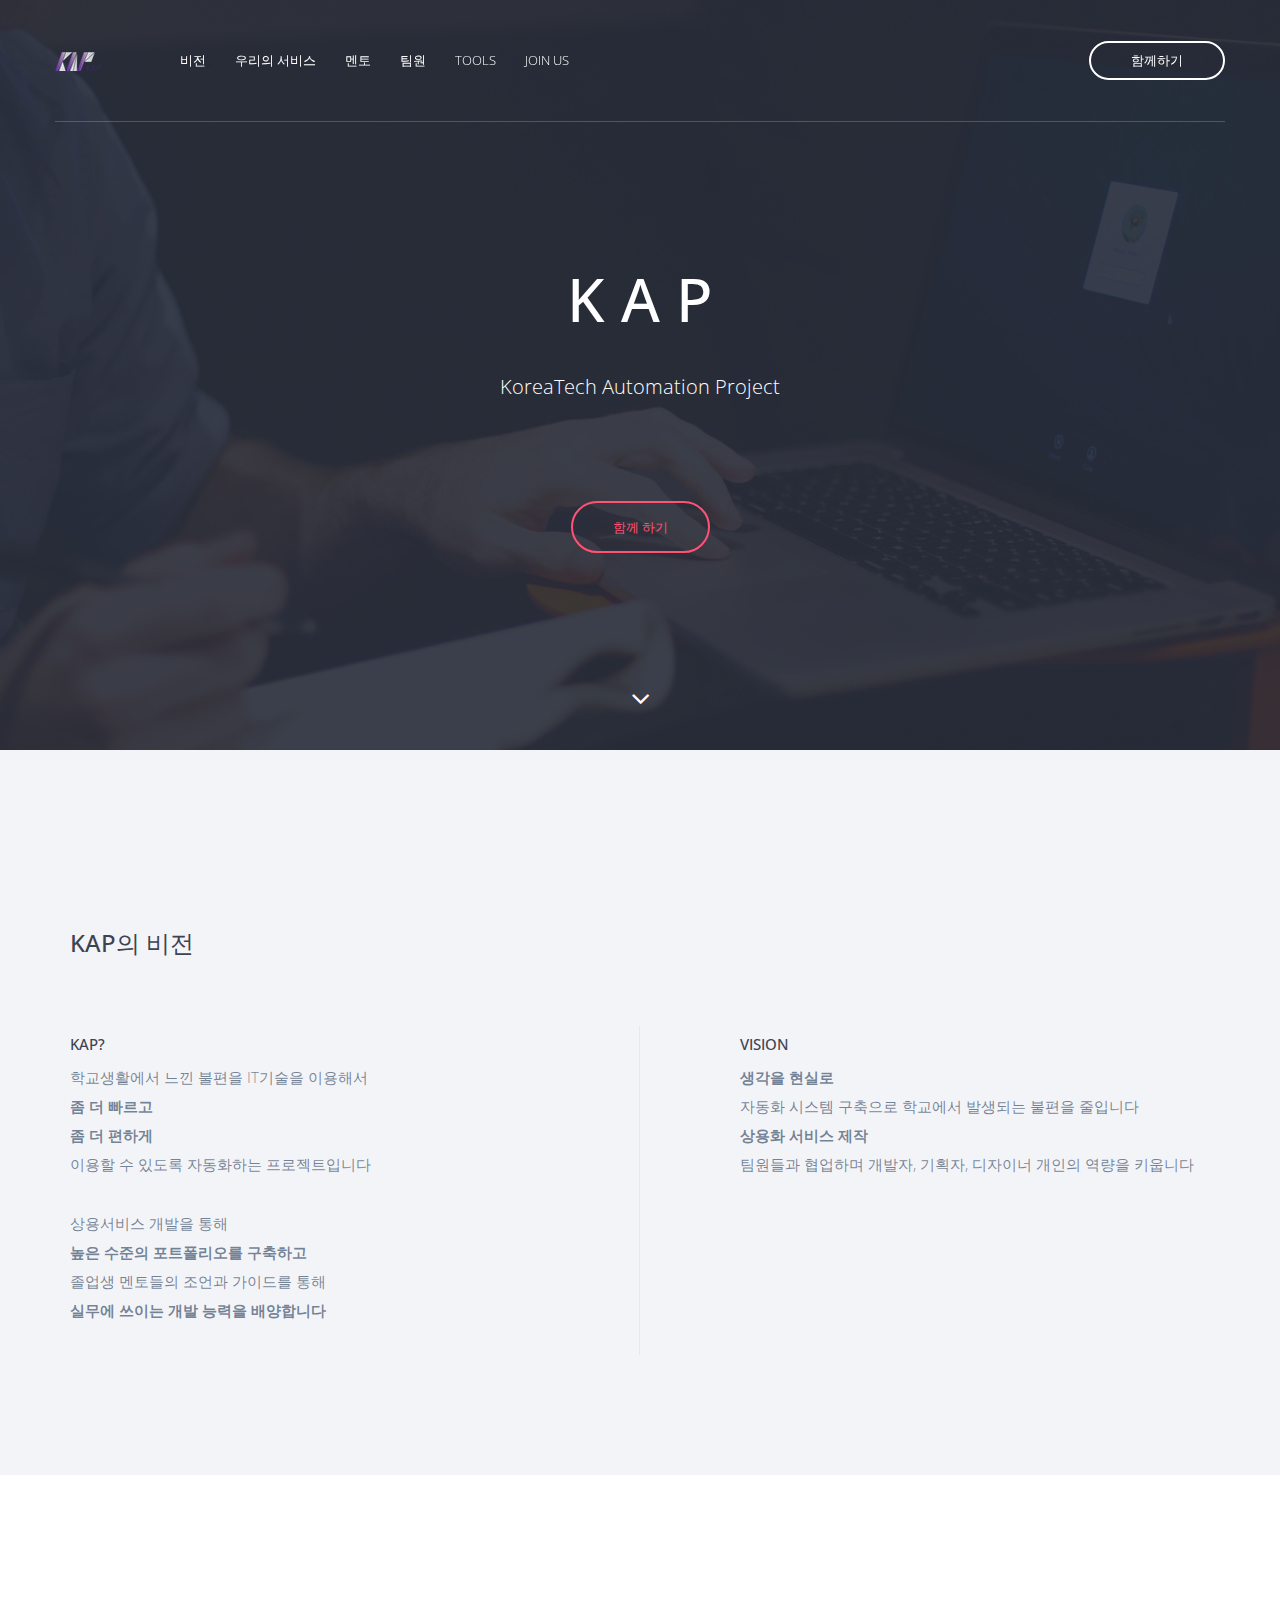
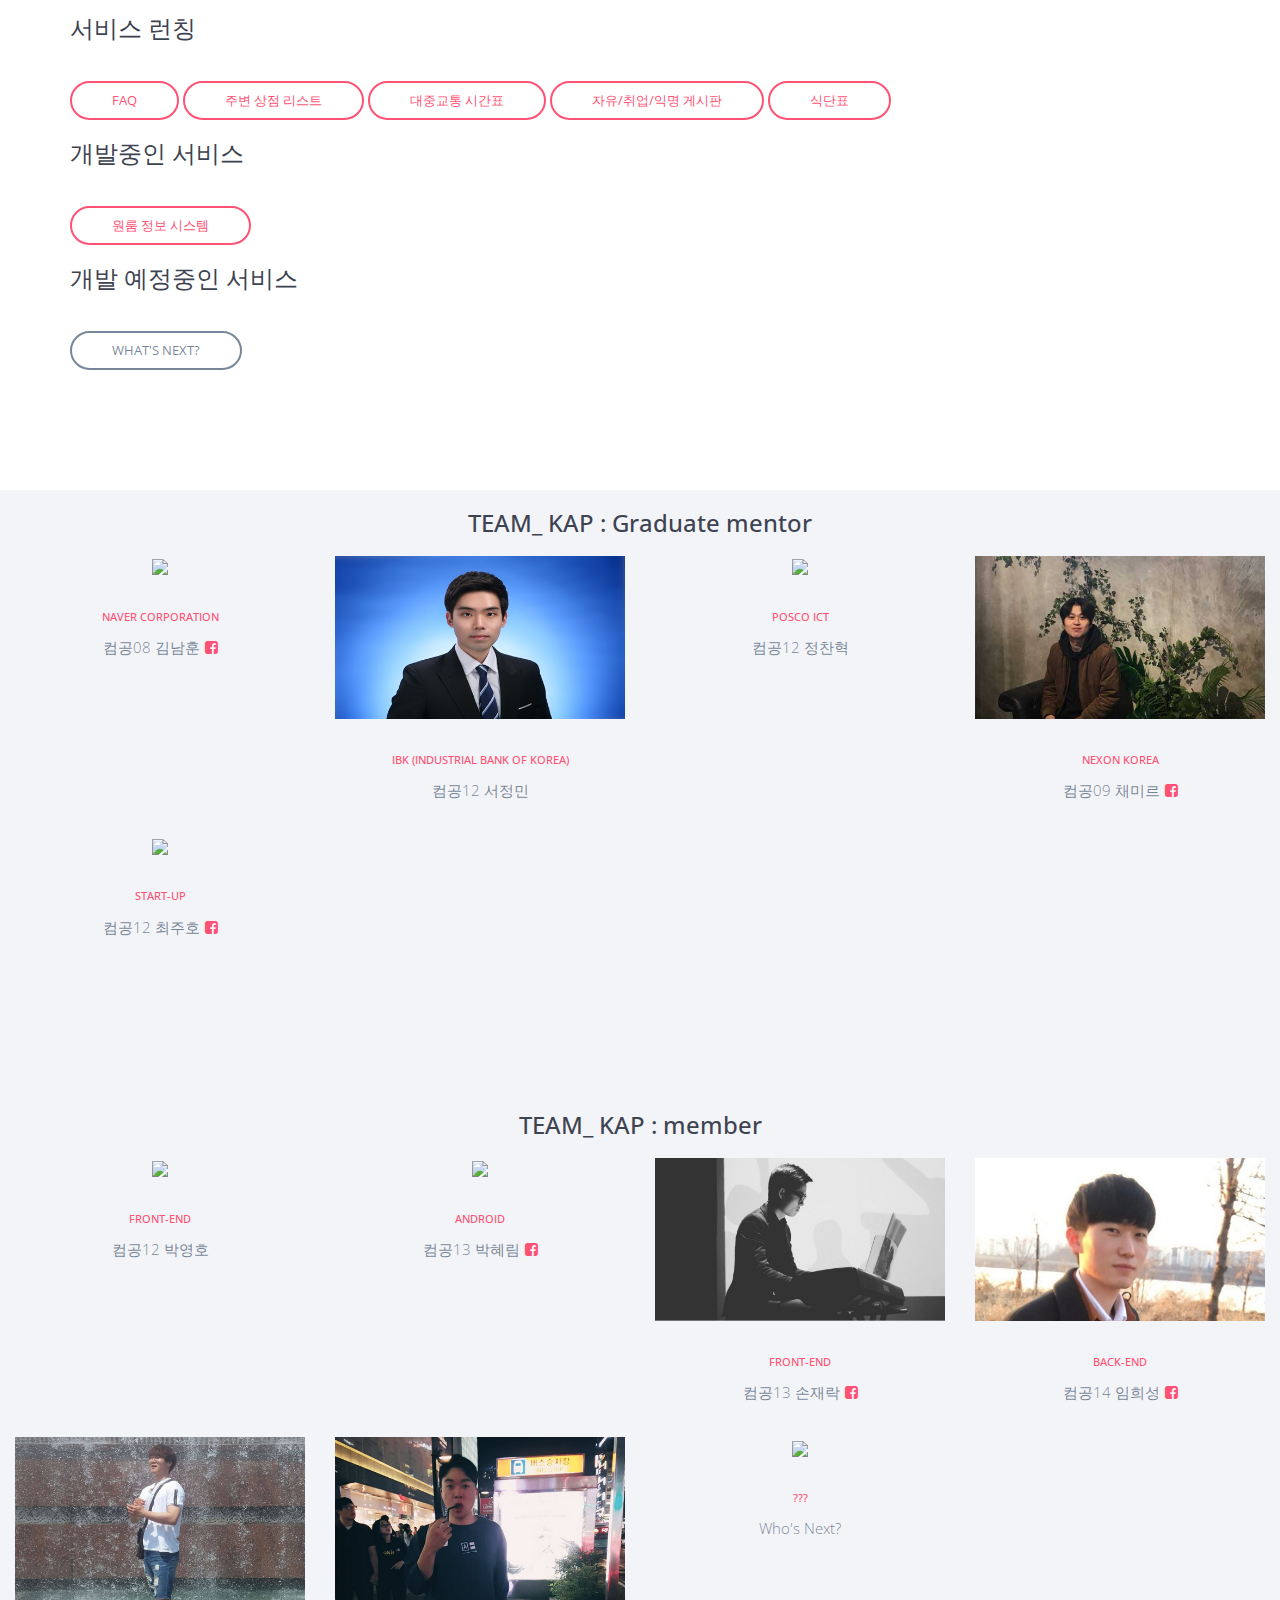
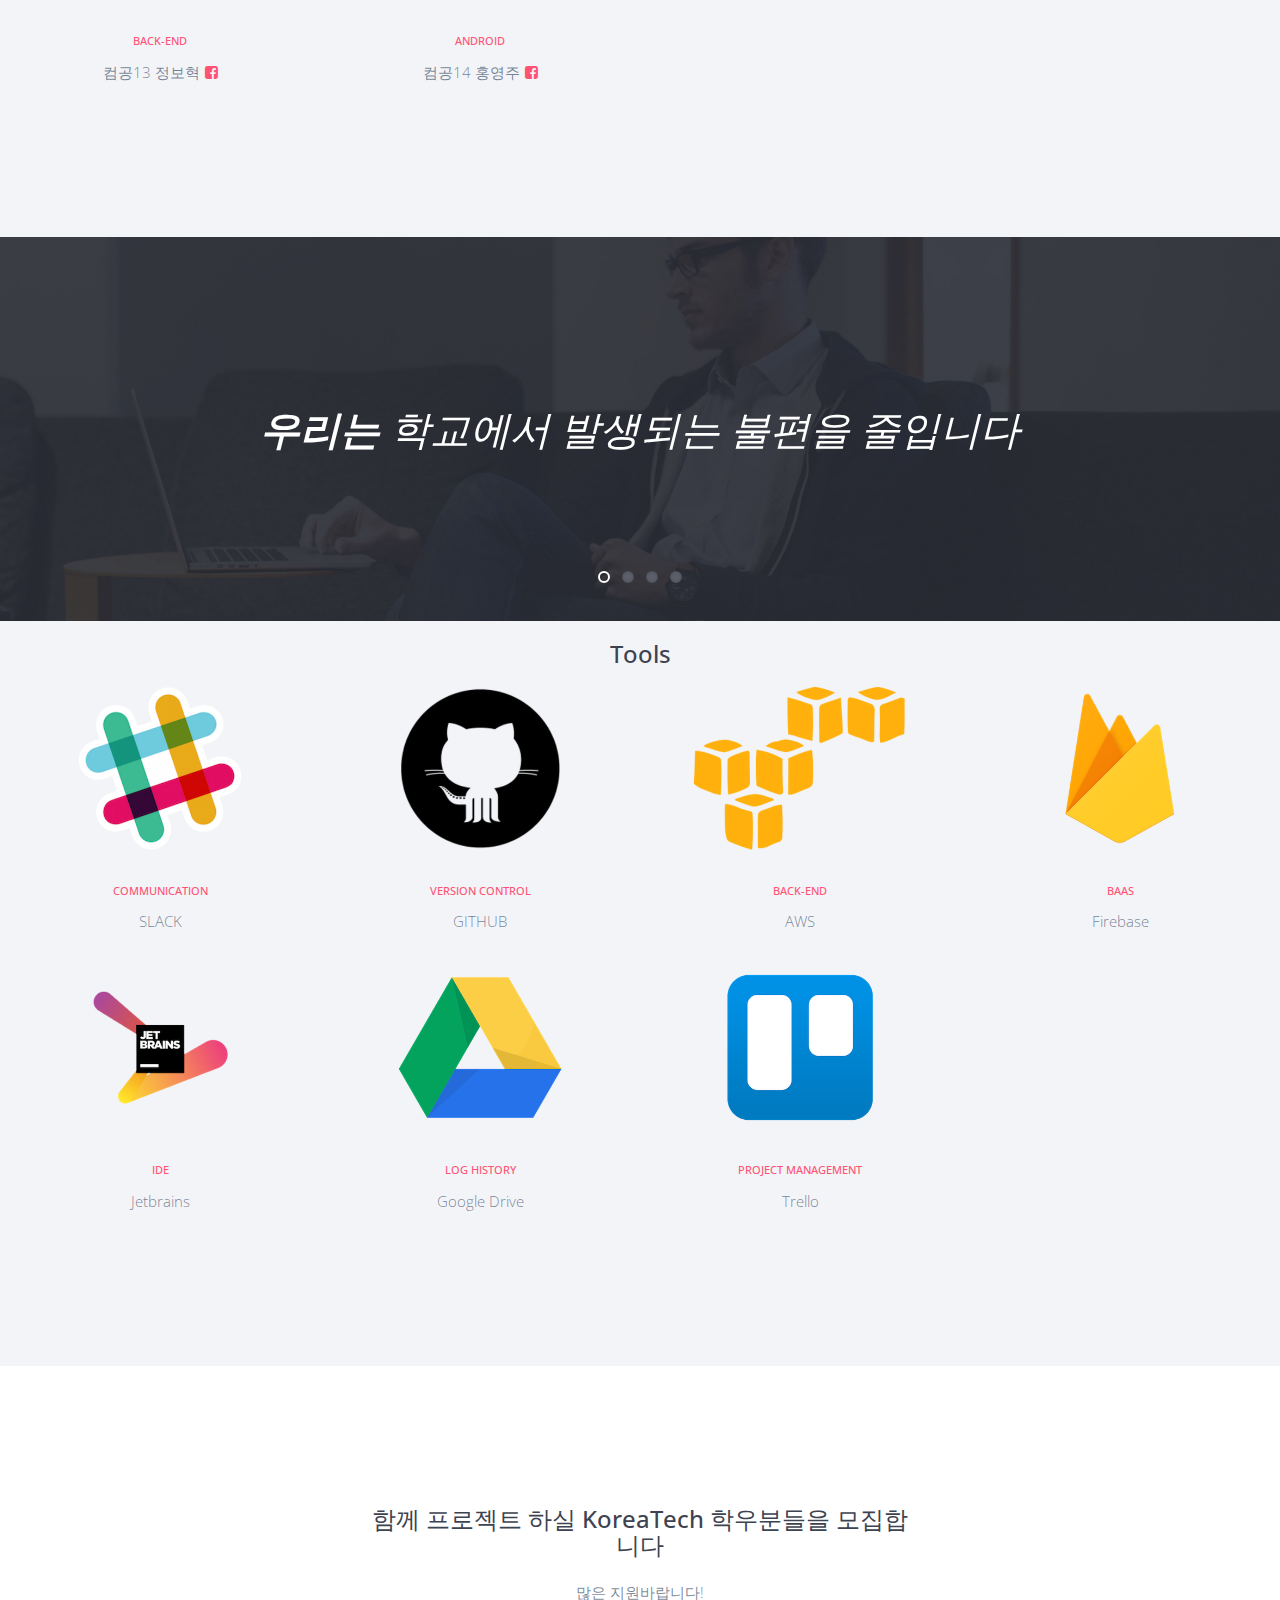
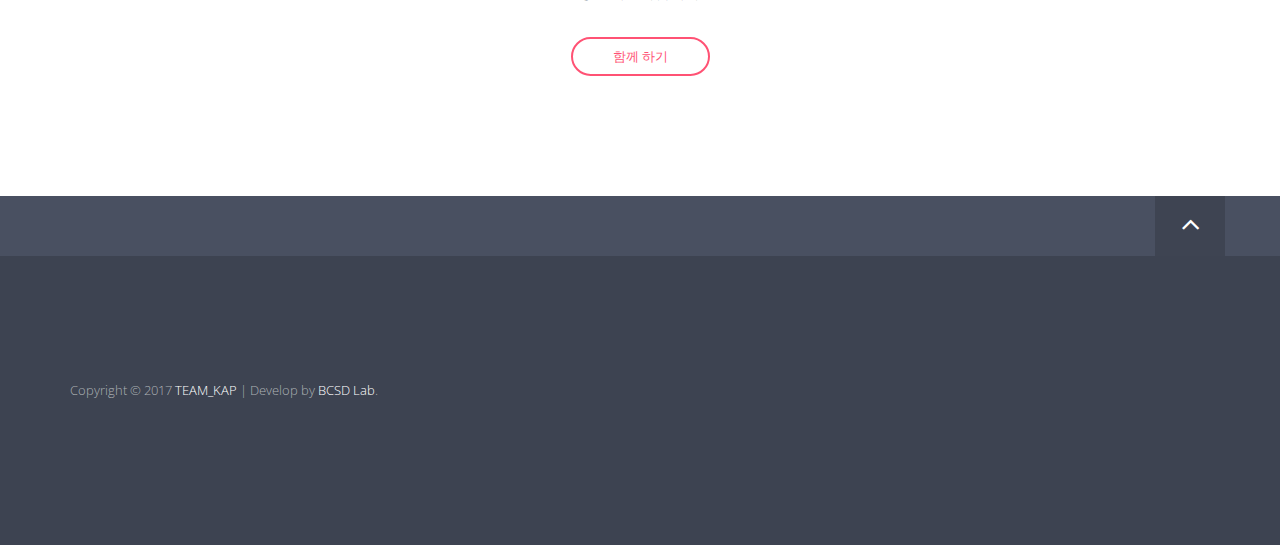
==== commit 6ad47b49: "update profiles" ====
--- a/index.html
+++ b/index.html
@@ -103,18 +103,19 @@
                     <!--<div href="#" class="btn btn-ghost btn-accent btn-small">콜밴쉐어링(Android)</div>-->
                     <!--<a href="#" class="btn btn-accent btn-small">콜밴쉐어링</a>-->
                     <a href="#" class="btn btn-accent btn-small">FAQ</a>
+                    <a href="#" class="btn btn-accent btn-small">주변 상점 리스트</a>
+                    <a href="#" class="btn btn-accent btn-small">대중교통 시간표</a>
+                    <a href="#" class="btn btn-accent btn-small">자유/취업/익명 게시판</a>
+                    <a href="#" class="btn btn-accent btn-small">식단표</a>
                 </div>
 
                 <div class="feature-list">
                     <h3>개발중인 서비스</h3>
-                    <a href="#" class="btn btn-accent btn-small">주변 상점 리스트</a>
-                    <a href="#" class="btn btn-accent btn-small">대중교통 시간표</a>
+                    <a href="#" class="btn btn-accent btn-small">원룸 정보 시스템</a>
                 </div>
 
                 <div class="feature-list">
                     <h3>개발 예정중인 서비스</h3>
-                    <div href="#" class="btn btn-accent btn-small">동아리 리스트</div>
-                    <div href="#" class="btn btn-accent btn-small">학과 리스트</div>
                     <!--<div href="#" class="btn btn-accent btn-small">한기대 중고로운 평화나라</div>-->
                     <!--<div href="#" class="btn btn-accent btn-small">병천 탈출 : 취업커뮤니티</div>-->
                     <!--<div href="#" class="btn btn-accent btn-small">중고장터</div>-->
@@ -149,11 +150,53 @@
                 <article class="blog-post">
                     <figure>
                         <div class="blog-img-wrap">
+                            <img src="img/people/people_sjm.png"/>
+                        </div>
+                        <figcaption>
+                            <h2><a class="blog-category">IBK (Industrial Bank of Korea)</a></h2>
+                            <p>컴공12 서정민</p>
+                        </figcaption>
+                    </figure>
+                </article>
+            </div>
+
+            <div class="col-md-3">
+                <article class="blog-post">
+                    <figure>
+                        <div class="blog-img-wrap">
+                            <img src="img/people/people_jch.png"/>
+                        </div>
+                        <figcaption>
+                            <h2><a class="blog-category">POSCO ICT</a></h2>
+                            <p>컴공12 정찬혁</p>
+                        </figcaption>
+                    </figure>
+                </article>
+            </div>
+
+            <div class="col-md-3">
+                <article class="blog-post">
+                    <figure>
+                        <div class="blog-img-wrap">
                             <img src="img/people/people_cmr.jpg"/>
                         </div>
                         <figcaption>
                             <h2><a class="blog-category">NEXON KOREA</a></h2>
                             <p>컴공09 채미르<a href="https://www.facebook.com/rokmc.mir" target="_blank"><i class="fa fa-facebook-square" aria-hidden="true"></i></a></p>
+                        </figcaption>
+                    </figure>
+                </article>
+            </div>
+
+            <div class="col-md-3">
+                <article class="blog-post">
+                    <figure>
+                        <div class="blog-img-wrap">
+                            <img src="img/people/people_cjh.jpg"/>
+                        </div>
+                        <figcaption>
+                            <h2><a class="blog-category">Start-Up</a></h2>
+                            <p>컴공12 최주호<a href="https://www.facebook.com/qdeathzz" target="_blank"><i class="fa fa-facebook-square" aria-hidden="true"></i></a></p>
                         </figcaption>
                     </figure>
                 </article>
@@ -200,20 +243,6 @@
                 <article class="blog-post">
                     <figure>
                         <div class="blog-img-wrap">
-                            <img src="img/people/people_sjm.png"/>
-                        </div>
-                        <figcaption>
-                            <h2><a class="blog-category">Front-End</a></h2>
-                            <p>컴공12 서정민</p>
-                        </figcaption>
-                    </figure>
-                </article>
-            </div>
-
-            <div class="col-md-3">
-                <article class="blog-post">
-                    <figure>
-                        <div class="blog-img-wrap">
                             <img src="img/people/people_sjr.png"/>
                         </div>
                         <figcaption>
@@ -228,6 +257,20 @@
                 <article class="blog-post">
                     <figure>
                         <div class="blog-img-wrap">
+                            <img src="img/people/people_lhs.png"/>
+                        </div>
+                        <figcaption>
+                            <h2><a class="blog-category">Back-End</a></h2>
+                            <p>컴공14 임희성<a href="https://www.facebook.com/profile.php?id=100001739872342" target="_blank"><i class="fa fa-facebook-square" aria-hidden="true"></i></a></p>
+                        </figcaption>
+                    </figure>
+                </article>
+            </div>
+
+            <div class="col-md-3">
+                <article class="blog-post">
+                    <figure>
+                        <div class="blog-img-wrap">
                             <img src="img/people/people_jbh.png"/>
                         </div>
                         <figcaption>
@@ -242,25 +285,11 @@
                 <article class="blog-post">
                     <figure>
                         <div class="blog-img-wrap">
-                            <img src="img/people/people_jch.png"/>
-                        </div>
-                        <figcaption>
-                            <h2><a class="blog-category">Image Processing</a></h2>
-                            <p>컴공12 정찬혁</p>
-                        </figcaption>
-                    </figure>
-                </article>
-            </div>
-
-            <div class="col-md-3">
-                <article class="blog-post">
-                    <figure>
-                        <div class="blog-img-wrap">
-                            <img src="img/people/people_jch.png"/>
-                        </div>
-                        <figcaption>
-                            <h2><a class="blog-category">Back-End</a></h2>
-                            <p>컴공12 최주호<a href="https://www.facebook.com/qdeathzz" target="_blank"><i class="fa fa-facebook-square" aria-hidden="true"></i></a></p>
+                            <img src="img/people/people_hyj.png"/>
+                        </div>
+                        <figcaption>
+                            <h2><a class="blog-category">Android</a></h2>
+                            <p>컴공14 홍영주<a href="https://www.facebook.com/Hongyeongju" target="_blank"><i class="fa fa-facebook-square" aria-hidden="true"></i></a></p>
                         </figcaption>
                     </figure>
                 </article>
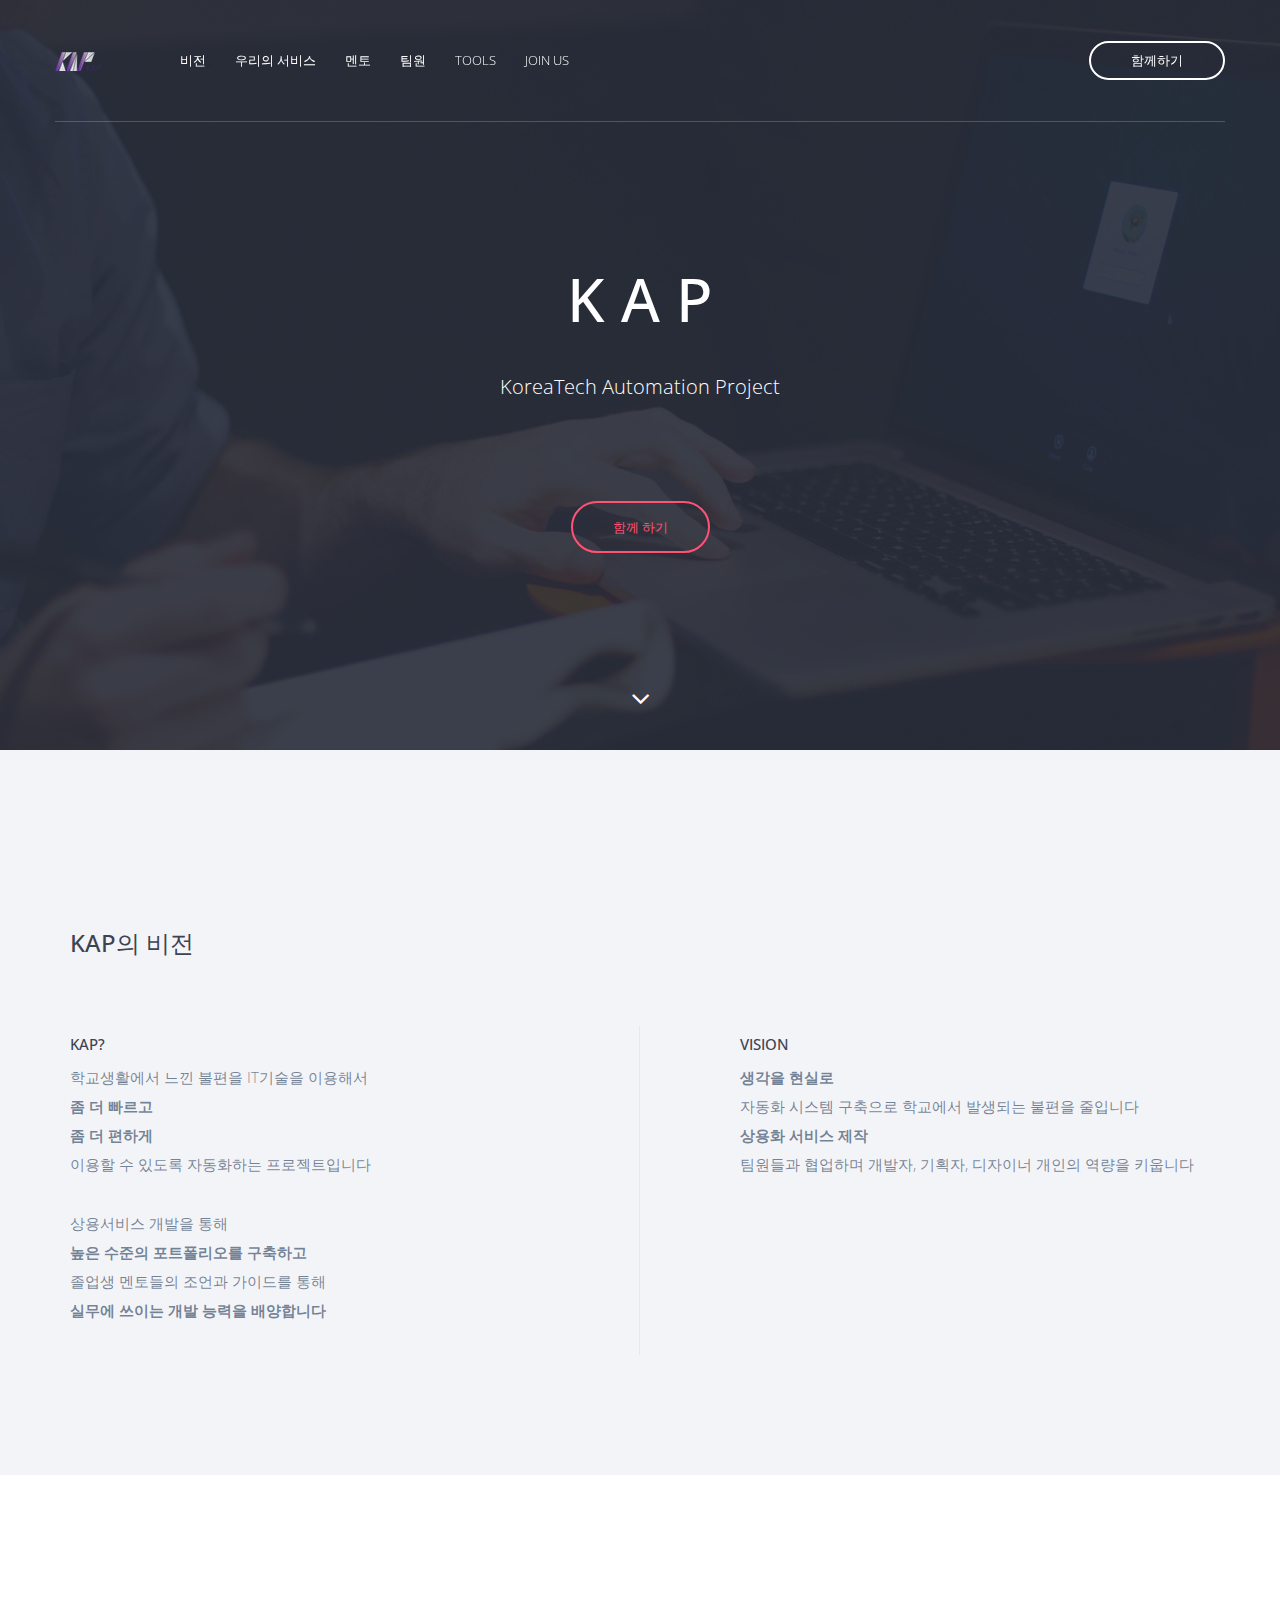
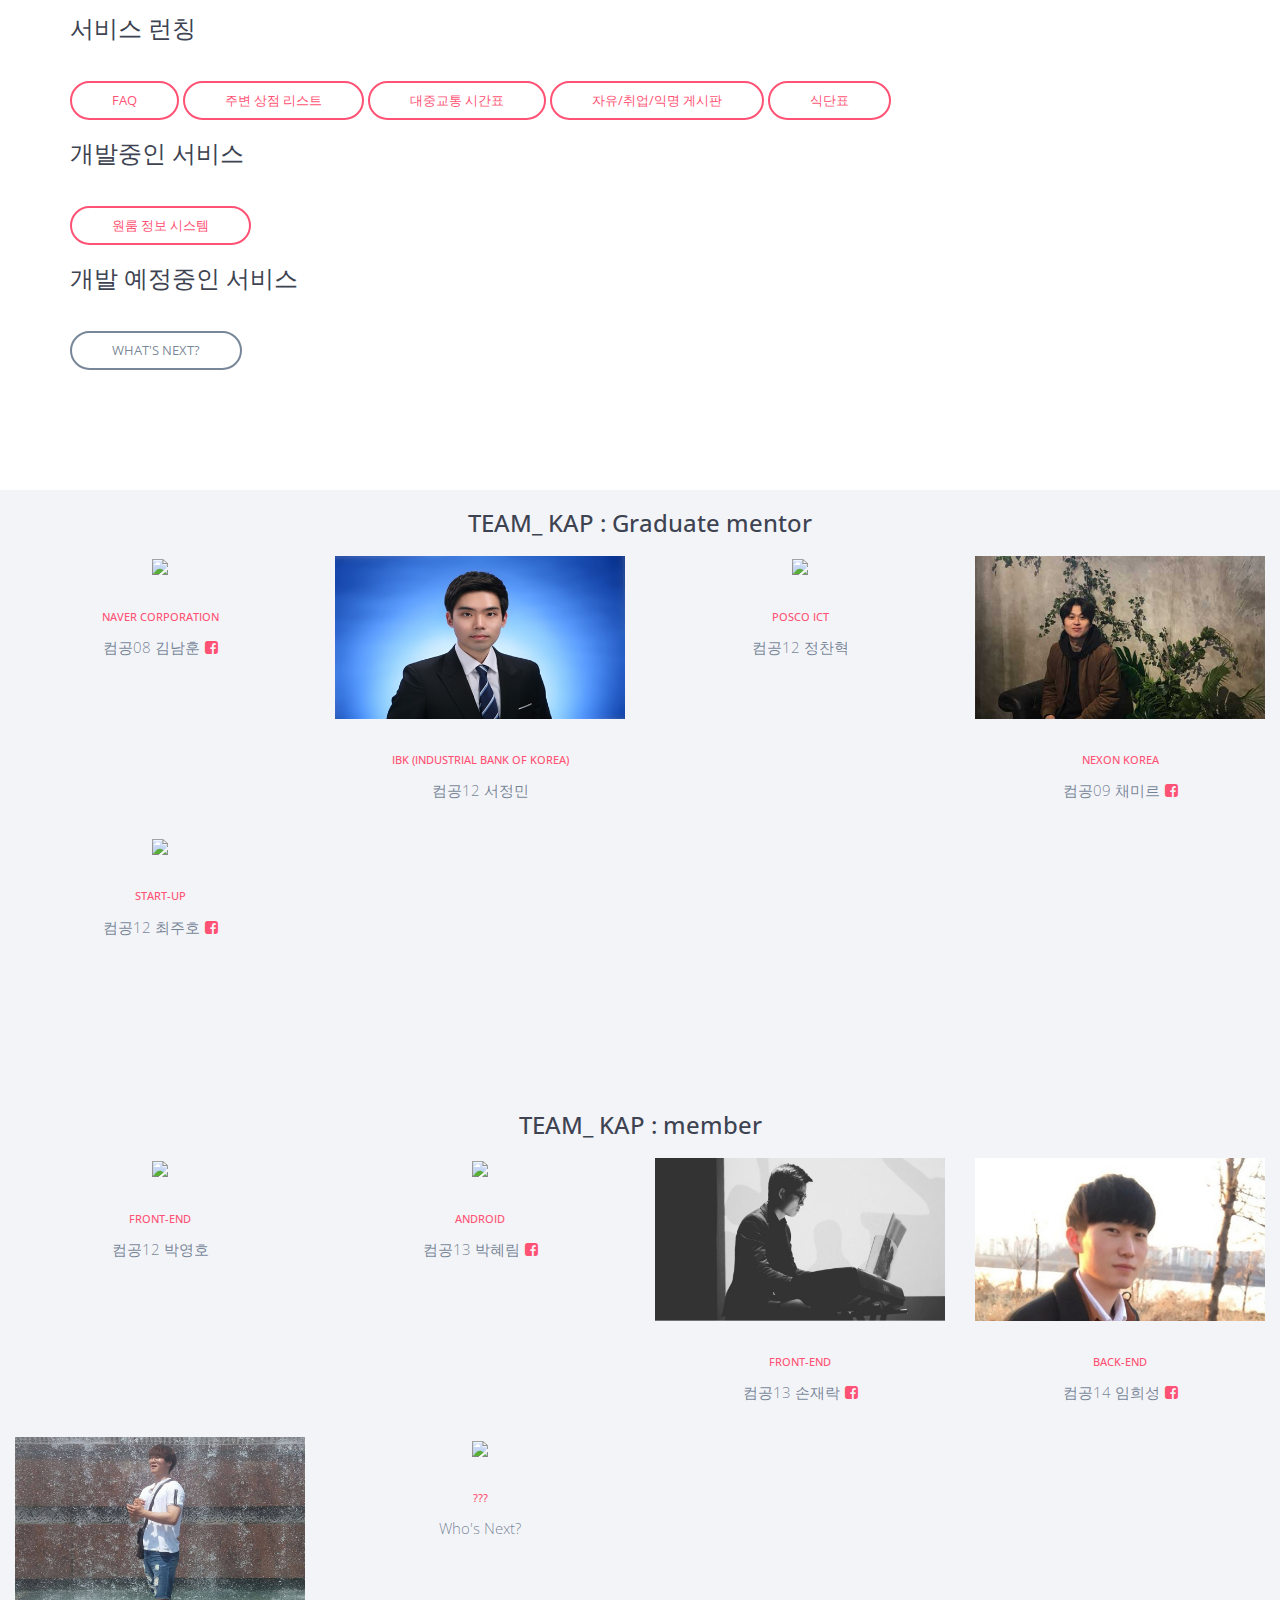
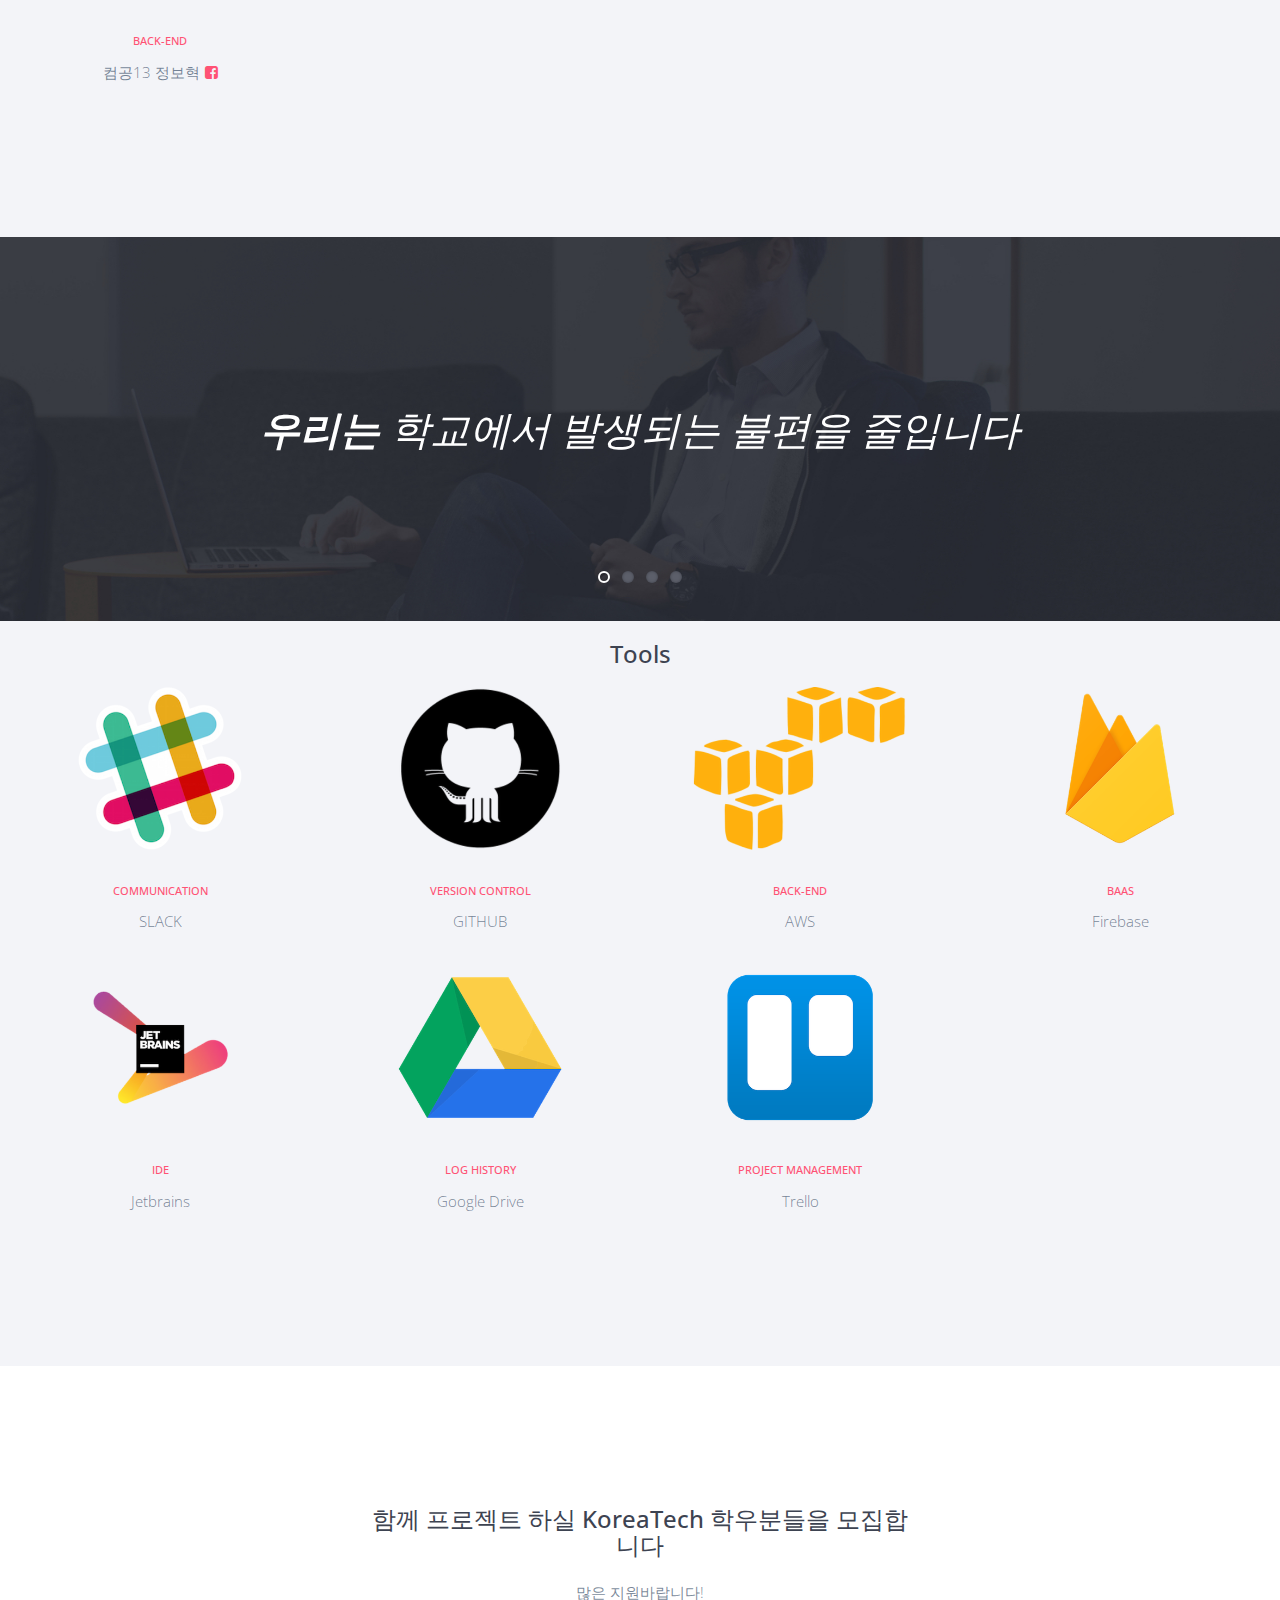
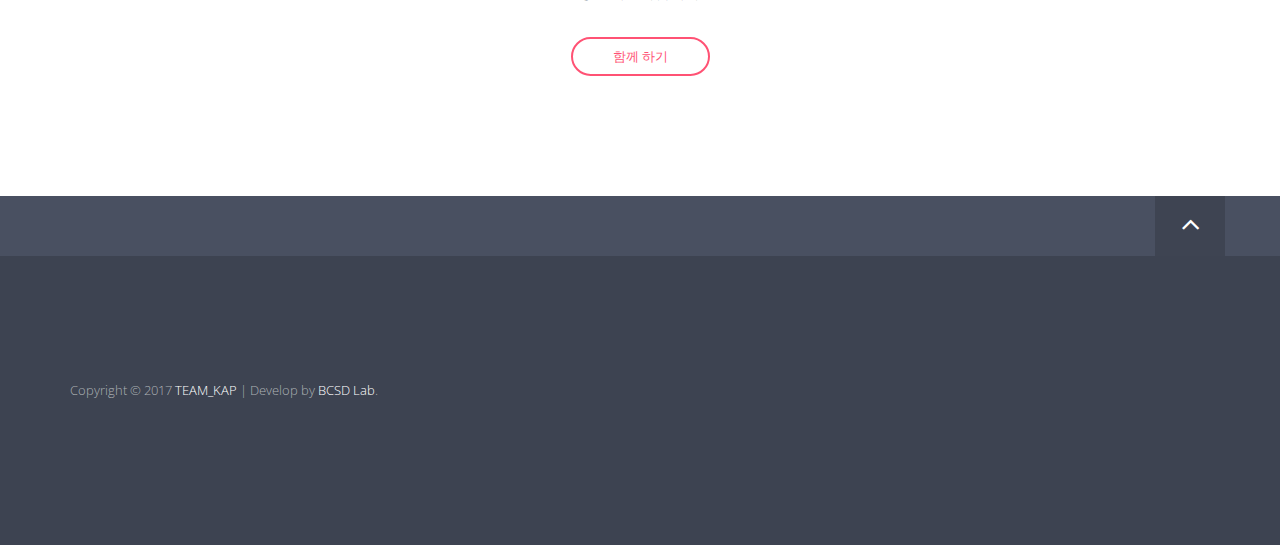
==== commit fd77353f: "remove!" ====
--- a/index.html
+++ b/index.html
@@ -44,7 +44,7 @@
                             <li><a href="#join">Join Us</a></li>
                         </ul>
                         <ul class="member-actions">
-                            <li><a href="https://goo.gl/forms/vpSj2P8dkc16qUXJ2" class="btn-white btn-small">함께하기</a></li>
+                            <li><a href="https://goo.gl/forms/jeybCvtFlg1KfpCs2" class="btn-white btn-small">함께하기</a></li>
                         </ul>
                     </nav>
                 </div>
@@ -60,7 +60,7 @@
                 <div class="hero-content text-center">
                     <h1>K A P</h1>
                     <p class="intro">KoreaTech Automation Project</p>
-                    <a href="https://goo.gl/forms/vpSj2P8dkc16qUXJ2" class="btn btn-accent btn-large">함께 하기</a>
+                    <a href="https://goo.gl/forms/jeybCvtFlg1KfpCs2" class="btn btn-accent btn-large">함께 하기</a>
                 </div>
             </div>
         </div>
@@ -280,22 +280,6 @@
                     </figure>
                 </article>
             </div>
-
-            <div class="col-md-3">
-                <article class="blog-post">
-                    <figure>
-                        <div class="blog-img-wrap">
-                            <img src="img/people/people_hyj.png"/>
-                        </div>
-                        <figcaption>
-                            <h2><a class="blog-category">Android</a></h2>
-                            <p>컴공14 홍영주<a href="https://www.facebook.com/Hongyeongju" target="_blank"><i class="fa fa-facebook-square" aria-hidden="true"></i></a></p>
-                        </figcaption>
-                    </figure>
-                </article>
-            </div>
-
-
             <div class="col-md-3">
                 <article class="blog-post">
                     <figure>
@@ -462,7 +446,7 @@
             <div class="col-md-6 col-md-offset-3">
                 <h3>함께 프로젝트 하실 KoreaTech 학우분들을 모집합니다</h3>
                 <p>많은 지원바랍니다!</p>
-                <a href="https://goo.gl/forms/vpSj2P8dkc16qUXJ2" class="btn btn-accent btn-small">함께 하기</a>
+                <a href="https://goo.gl/forms/jeybCvtFlg1KfpCs2" class="btn btn-accent btn-small">함께 하기</a>
             </div>
         </div>
     </div>
